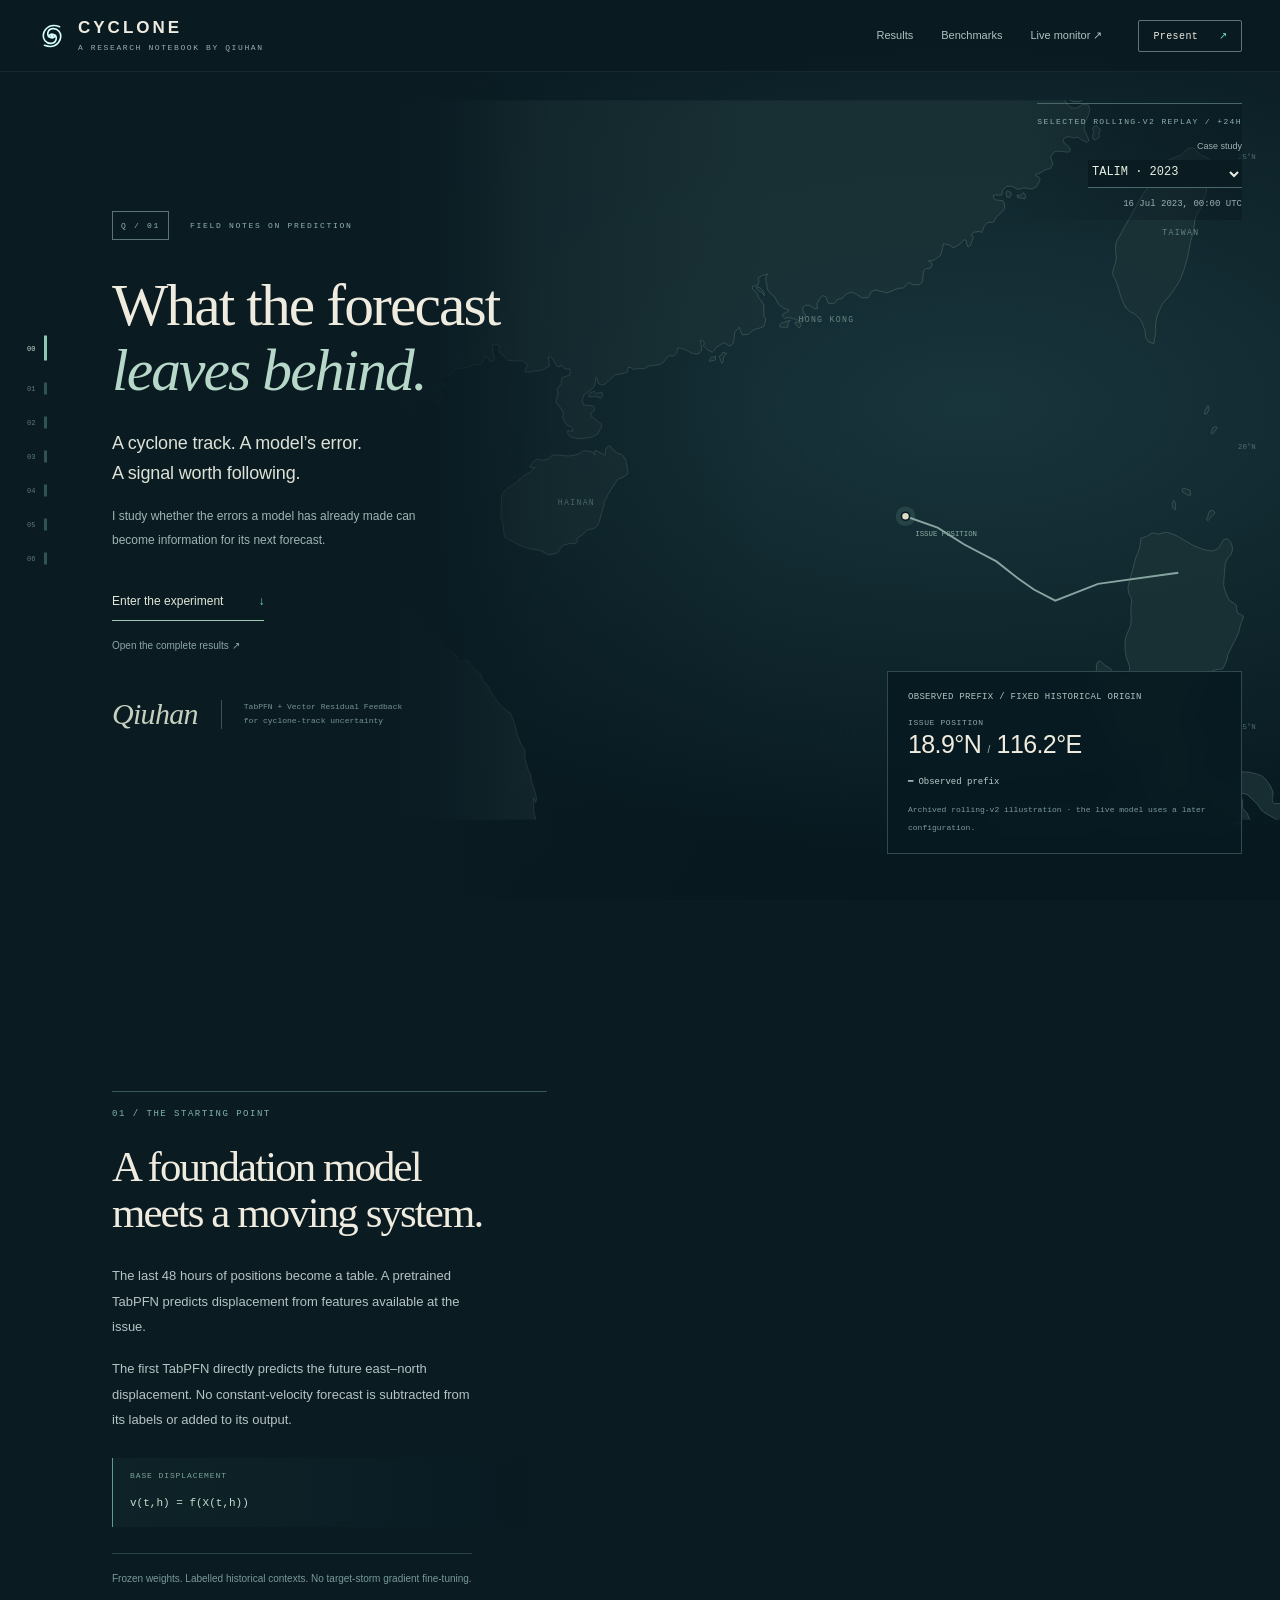
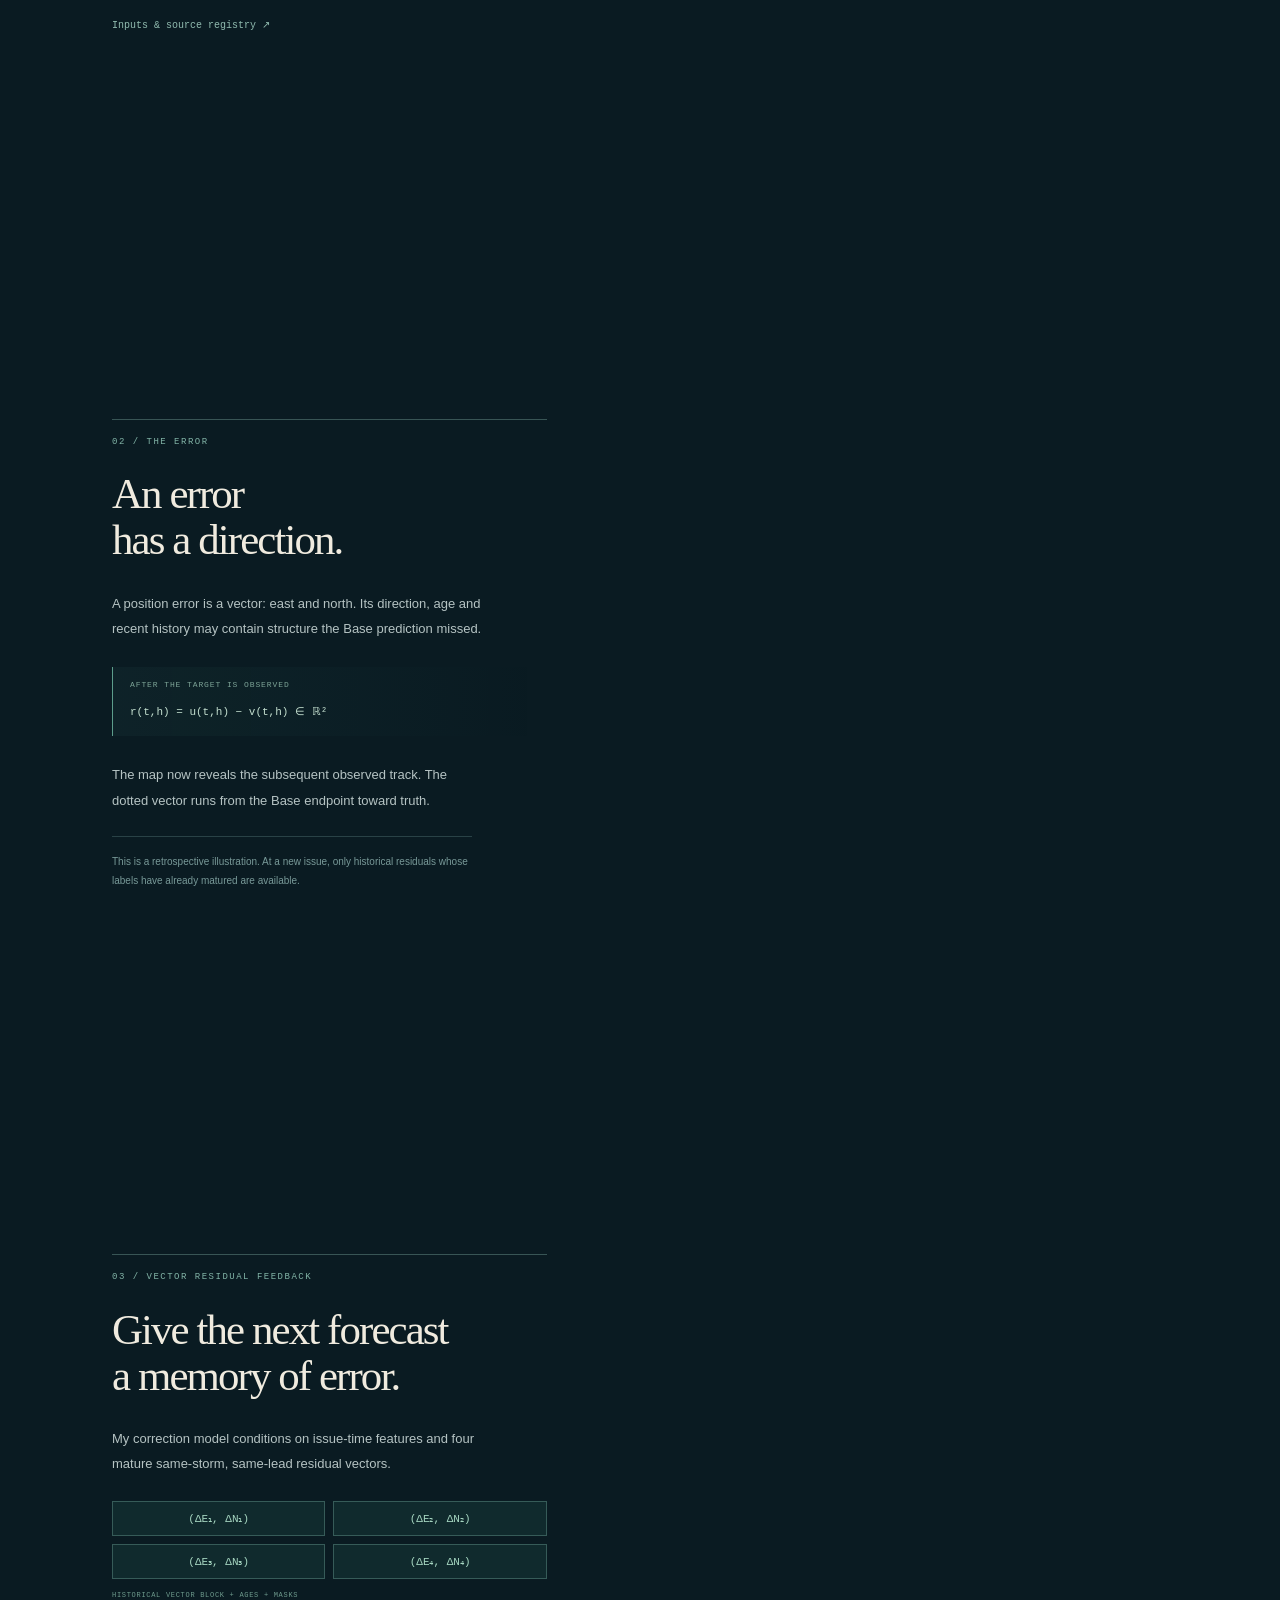
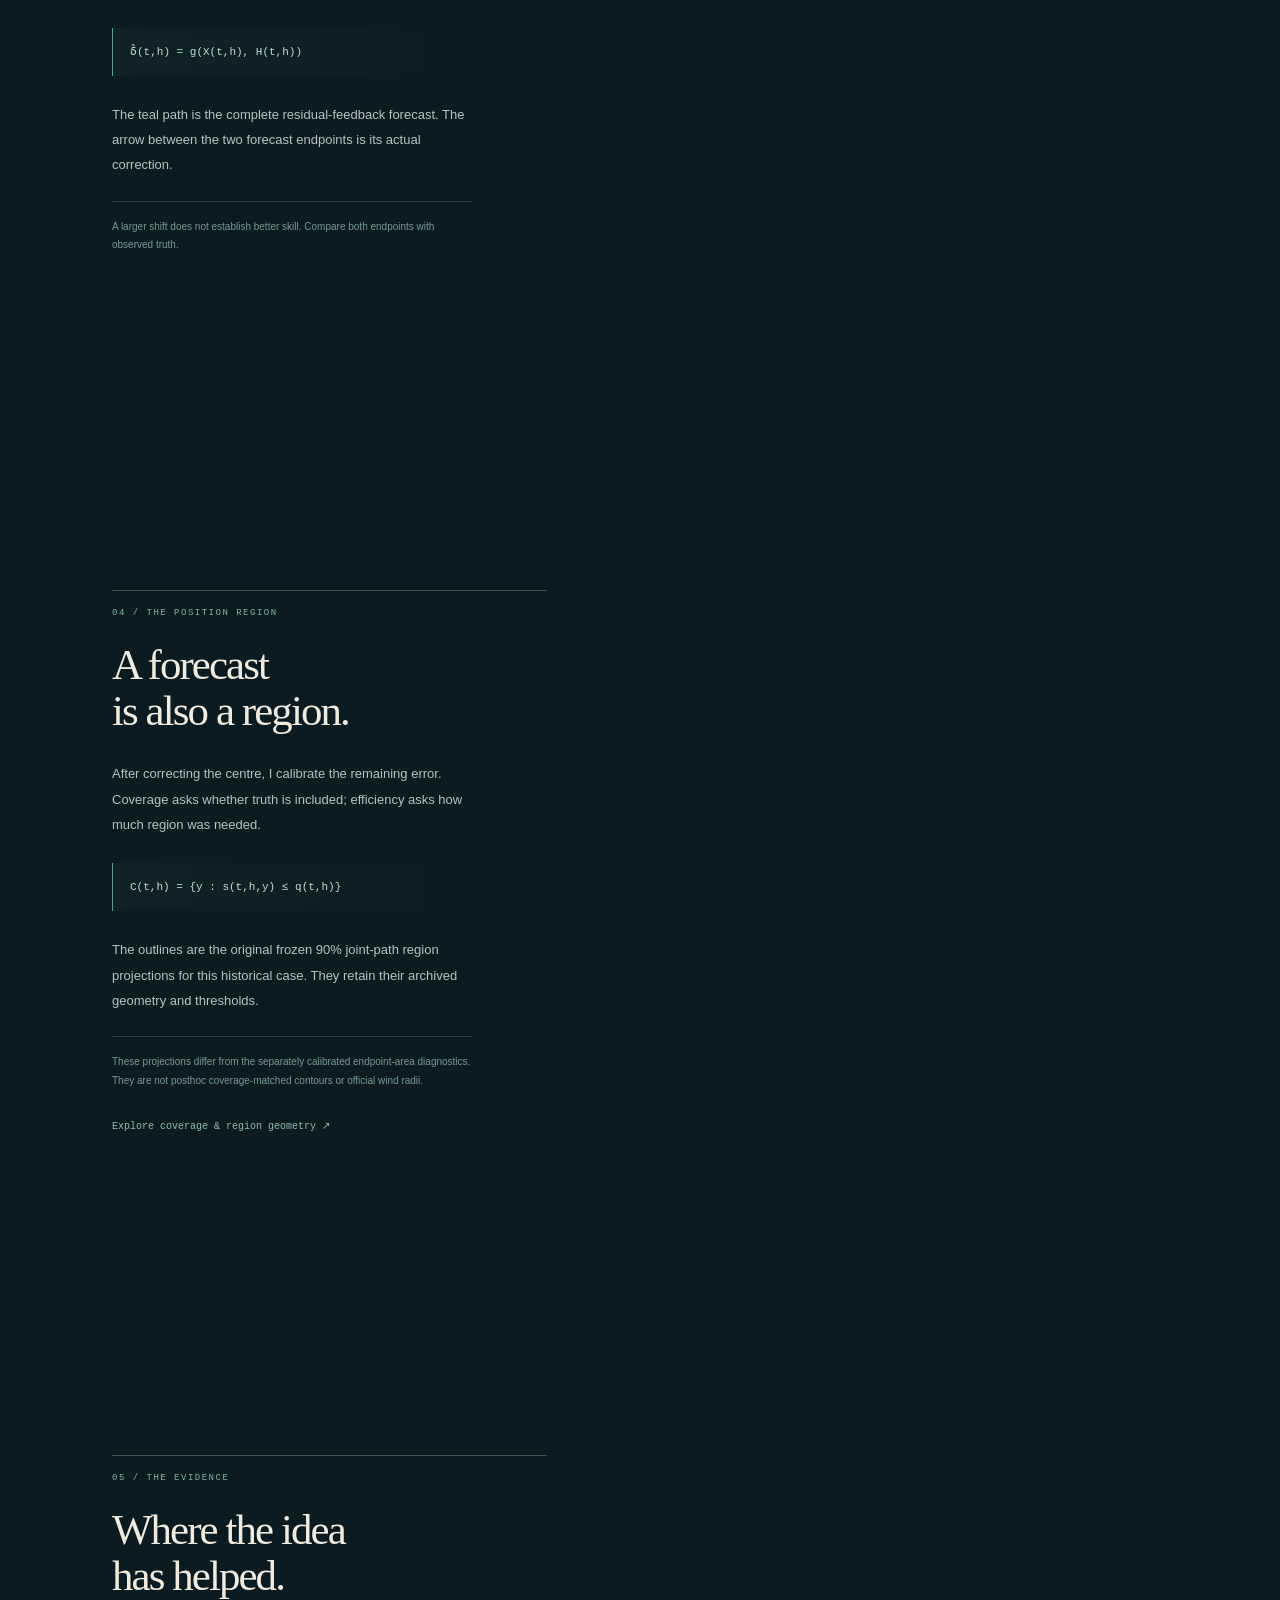
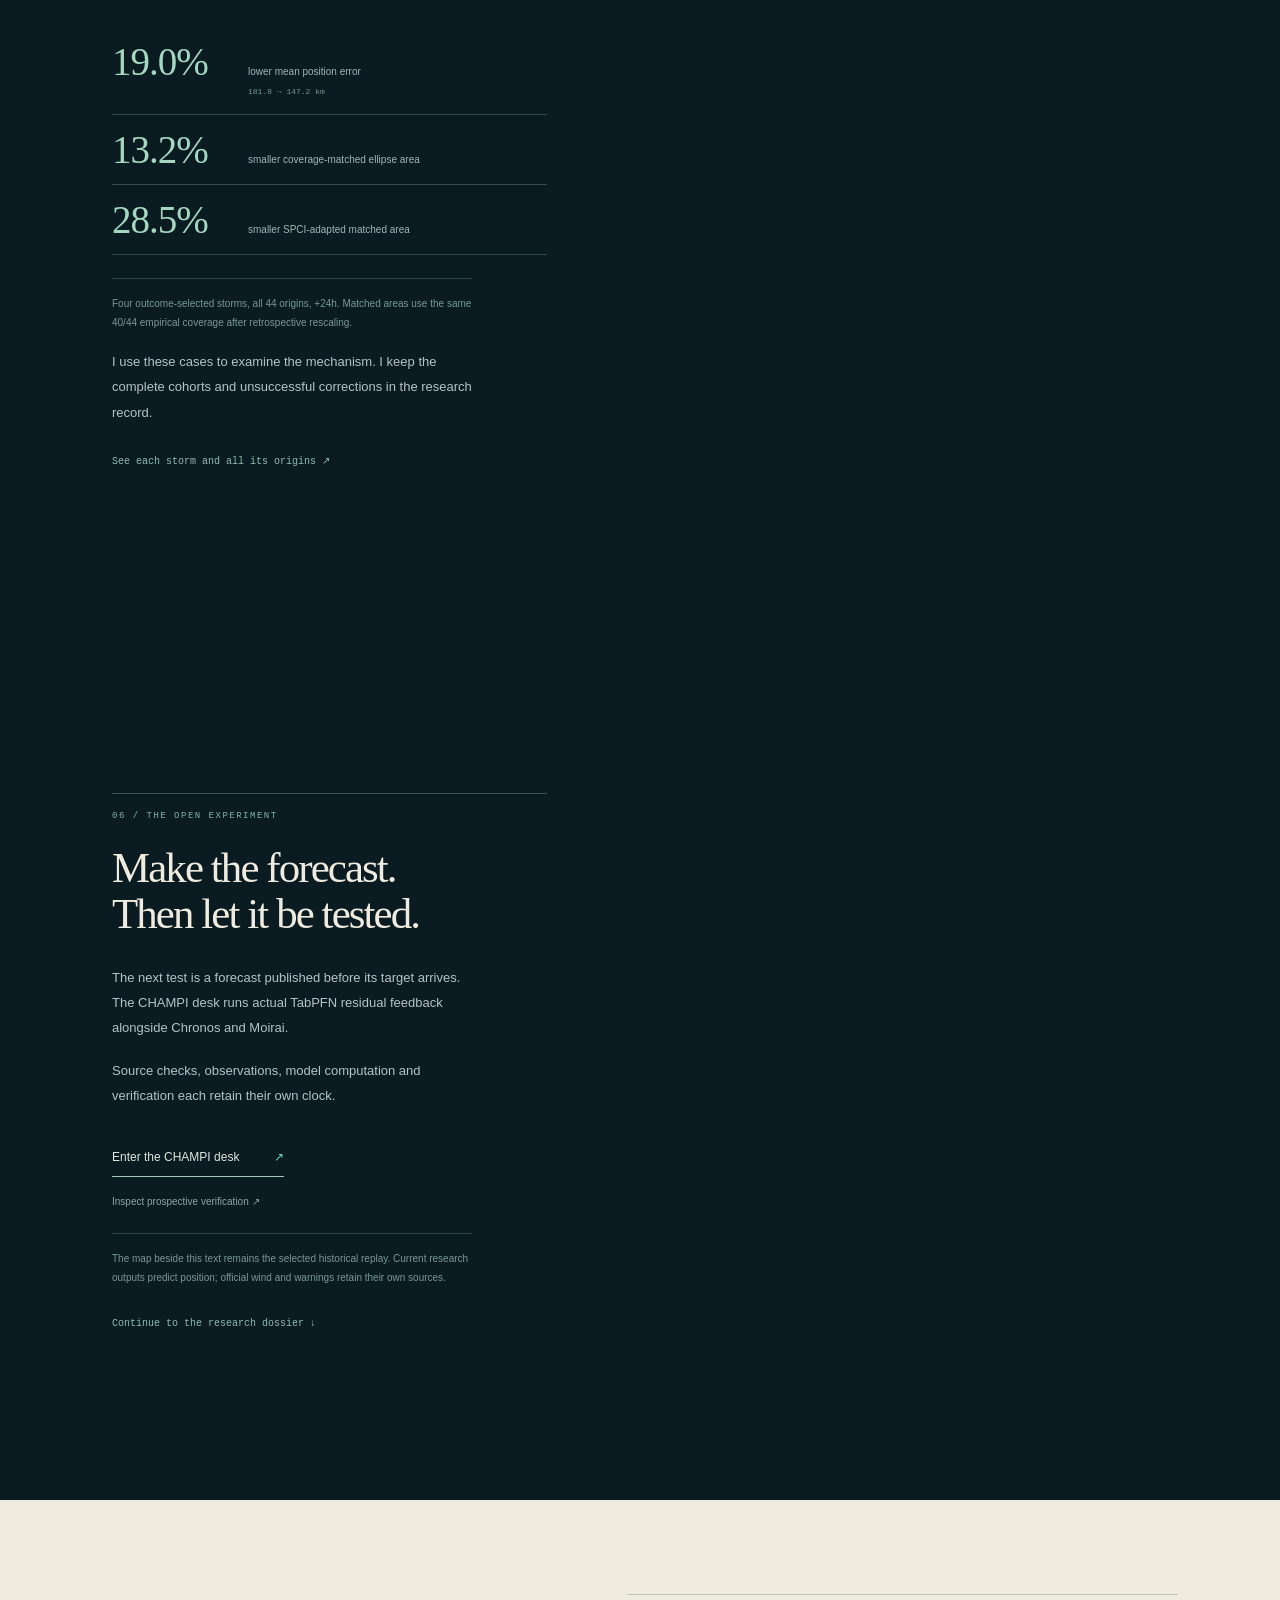
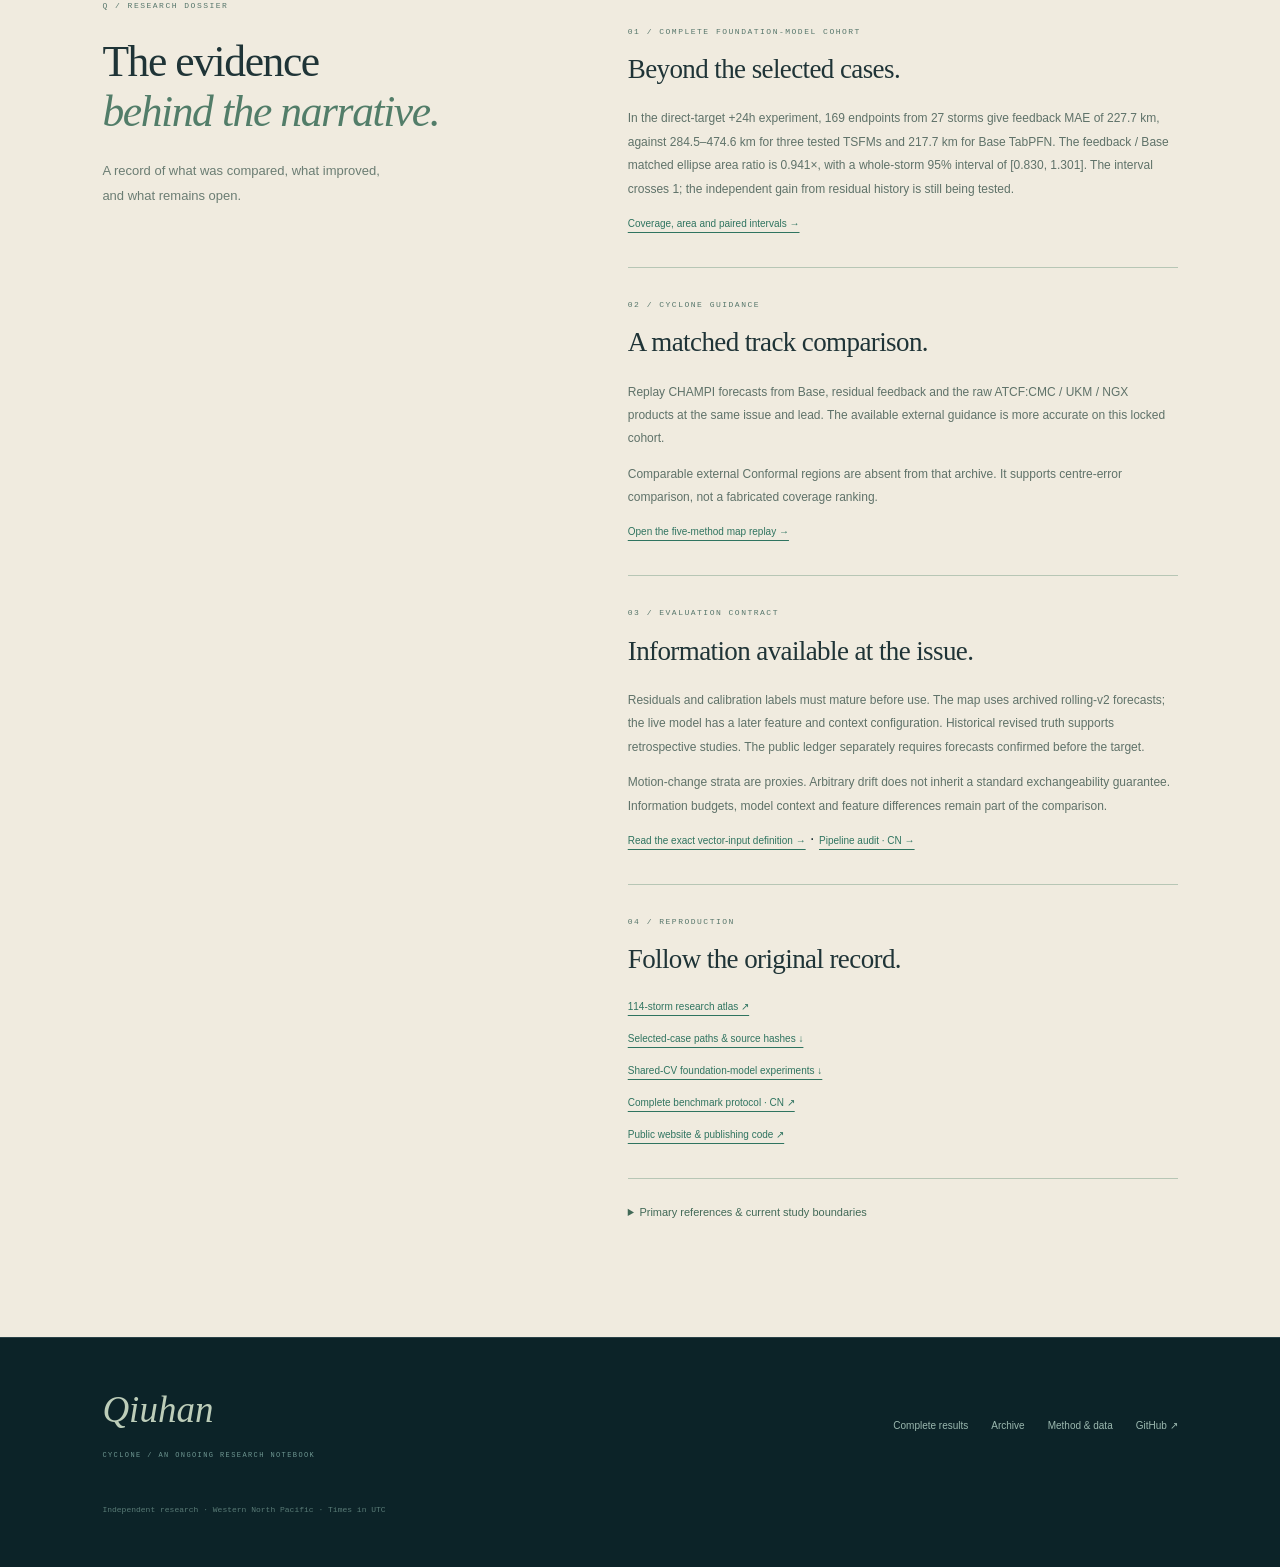
==== site/index.html @ d8040c38 "Restore direct TabPFN vector residual feedback as the core method" ====
<!doctype html>
<html lang="en">
<head><meta charset="UTF-8"><meta name="viewport" content="width=device-width,initial-scale=1"><meta name="theme-color" content="#0a1b22"><meta name="description" content="A research notebook by Qiuhan. Explore real cyclone tracks, vector residual feedback and conformal uncertainty through a guided map narrative."><meta http-equiv="Content-Security-Policy" content="default-src 'self'; script-src 'self'; style-src 'self'; img-src 'self' data:; connect-src 'self'; object-src 'none'; base-uri 'self'"><title>CYCLONE / What the forecast leaves behind</title><link rel="icon" href="assets/mark.svg"><link rel="stylesheet" href="immersive.css?v=folio1"></head>
<body class="folio-body">
<a class="skip-link" href="#evidence">Skip to research evidence</a>
<header class="folio-header"><a class="folio-brand" href="index.html"><img src="assets/mark.svg" width="28" height="28" alt=""><span>CYCLONE<small>A RESEARCH NOTEBOOK BY QIUHAN</small></span></a><nav aria-label="Research navigation"><a href="results.html">Results</a><a href="conformal-benchmark.html">Benchmarks</a><a href="algorithm-live.html">Live monitor ↗</a></nav><button id="present-toggle" class="present-toggle" disabled aria-pressed="false">Present <span>↗</span></button></header>
<nav id="chapter-rail" class="chapter-rail" aria-label="Research chapters"><a href="#opening" data-chapter="0" aria-current="step"><span>00</span><i></i><b>Question</b></a><a href="#formulation" data-chapter="1"><span>01</span><i></i><b>Base</b></a><a href="#residual" data-chapter="2"><span>02</span><i></i><b>Error</b></a><a href="#demonstration" data-chapter="3"><span>03</span><i></i><b>Feedback</b></a><a href="#uncertainty" data-chapter="4"><span>04</span><i></i><b>Region</b></a><a href="#evidence" data-chapter="5"><span>05</span><i></i><b>Evidence</b></a><a href="#protocol" data-chapter="6"><span>06</span><i></i><b>Next</b></a></nav>
<main>
<div id="journey" class="journey">
<div class="research-scene"><div class="scene-grain" aria-hidden="true"></div><div class="scene-map-wrap"><svg id="story-map" viewBox="0 0 1080 880" role="img" aria-label="Archived cyclone map: loading selected historical observations"></svg><div id="scene-caption" class="scene-caption">Actual archived coordinates · Natural Earth coastline</div></div><div class="scene-veil" aria-hidden="true"></div><div class="scene-meta"><span class="scope-label">SELECTED ROLLING-V2 REPLAY / +24H</span><label for="story-case">Case study</label><select id="story-case" disabled><option>TALIM · 2023</option></select><span id="story-issue">Loading the archived origin…</span></div><div class="scene-console"><p id="story-status" role="status">Opening the research record…</p><div id="story-readout" class="story-readout"></div><div id="story-key" class="story-key"></div><span class="scene-footnote">Archived rolling-v2 illustration · the live model uses a later configuration.</span></div></div>
<div class="research-narrative">
<section id="opening" class="story-chapter opening-chapter" data-step="0"><div class="chapter-inner"><div class="chapter-overline"><span>Q / 01</span><span>FIELD NOTES ON PREDICTION</span></div><h1>What the forecast<br><em>leaves behind.</em></h1><p class="opening-deck">A cyclone track. A model’s error.<br>A signal worth following.</p><p class="author-line">I study whether the errors a model has already made can become information for its next forecast.</p><div class="opening-links"><a class="folio-link" href="#formulation">Enter the experiment <span>↓</span></a><a class="quiet-link" href="results.html">Open the complete results ↗</a></div><div class="author-signature"><span>Qiuhan</span><small>TabPFN + Vector Residual Feedback<br>for cyclone-track uncertainty</small></div></div></section>
<section id="formulation" class="story-chapter" data-step="1"><div class="chapter-inner"><span class="chapter-label">01 / THE STARTING POINT</span><h2>A foundation model<br>meets a moving system.</h2><p>The last 48 hours of positions become a table. A pretrained TabPFN predicts displacement from features available at the issue.</p><p>The first TabPFN directly predicts the future east–north displacement. No constant-velocity forecast is subtracted from its labels or added to its output.</p><div class="notebook-equation"><small>BASE DISPLACEMENT</small><code>v(t,h) = f(X(t,h))</code></div><p class="margin-note">Frozen weights. Labelled historical contexts. No target-storm gradient fine-tuning.</p><a class="chapter-source" href="champi-pipeline.html">Inputs & source registry ↗</a></div></section>
<section id="residual" class="story-chapter" data-step="2"><div class="chapter-inner"><span class="chapter-label">02 / THE ERROR</span><h2>An error<br>has a direction.</h2><p>A position error is a vector: east and north. Its direction, age and recent history may contain structure the Base prediction missed.</p><div class="notebook-equation"><small>AFTER THE TARGET IS OBSERVED</small><code>r(t,h) = u(t,h) − v(t,h) ∈ ℝ²</code></div><p>The map now reveals the subsequent observed track. The dotted vector runs from the Base endpoint toward truth.</p><p class="margin-note">This is a retrospective illustration. At a new issue, only historical residuals whose labels have already matured are available.</p></div></section>
<section id="demonstration" class="story-chapter" data-step="3"><div class="chapter-inner"><span class="chapter-label">03 / VECTOR RESIDUAL FEEDBACK</span><h2>Give the next forecast<br>a memory of error.</h2><p>My correction model conditions on issue-time features and four mature same-storm, same-lead residual vectors.</p><div class="residual-schema" aria-label="Input schema, not observed residual values"><span>(ΔE₁, ΔN₁)</span><span>(ΔE₂, ΔN₂)</span><span>(ΔE₃, ΔN₃)</span><span>(ΔE₄, ΔN₄)</span><small>HISTORICAL VECTOR BLOCK + AGES + MASKS</small></div><div class="notebook-equation"><code>δ̂(t,h) = g(X(t,h), H(t,h))</code></div><p>The teal path is the complete residual-feedback forecast. The arrow between the two forecast endpoints is its actual correction.</p><p class="margin-note">A larger shift does not establish better skill. Compare both endpoints with observed truth.</p></div></section>
<section id="uncertainty" class="story-chapter" data-step="4"><div class="chapter-inner"><span class="chapter-label">04 / THE POSITION REGION</span><h2>A forecast<br>is also a region.</h2><p>After correcting the centre, I calibrate the remaining error. Coverage asks whether truth is included; efficiency asks how much region was needed.</p><div class="notebook-equation"><code>C(t,h) = {y : s(t,h,y) ≤ q(t,h)}</code></div><p>The outlines are the original frozen 90% joint-path region projections for this historical case. They retain their archived geometry and thresholds.</p><p class="margin-note">These projections differ from the separately calibrated endpoint-area diagnostics. They are not posthoc coverage-matched contours or official wind radii.</p><a class="chapter-source" href="conformal-benchmark.html#cp-evidence">Explore coverage & region geometry ↗</a></div></section>
<section id="evidence" class="story-chapter evidence-chapter" data-step="5"><div class="chapter-inner"><span class="chapter-label">05 / THE EVIDENCE</span><h2>Where the idea<br>has helped.</h2><div id="story-evidence" class="story-evidence"><p>Loading the selected-cohort evidence…</p></div><p class="margin-note">Four outcome-selected storms, all 44 origins, +24h. Matched areas use the same 40/44 empirical coverage after retrospective rescaling.</p><p>I use these cases to examine the mechanism. I keep the complete cohorts and unsuccessful corrections in the research record.</p><a class="chapter-source" href="results.html">See each storm and all its origins ↗</a></div></section>
<section id="protocol" class="story-chapter final-chapter" data-step="6"><div class="chapter-inner"><span class="chapter-label">06 / THE OPEN EXPERIMENT</span><h2>Make the forecast.<br>Then let it be tested.</h2><p>The next test is a forecast published before its target arrives. The CHAMPI desk runs actual TabPFN residual feedback alongside Chronos and Moirai.</p><p>Source checks, observations, model computation and verification each retain their own clock.</p><div class="opening-links"><a class="folio-link" href="champi.html">Enter the CHAMPI desk <span>↗</span></a><a class="quiet-link" href="algorithm-live.html#verification">Inspect prospective verification ↗</a></div><p class="margin-note">The map beside this text remains the selected historical replay. Current research outputs predict position; official wind and warnings retain their own sources.</p><a class="chapter-source" href="#resources">Continue to the research dossier ↓</a></div></section>
</div></div>
<section id="resources" class="research-dossier"><div class="dossier-title"><span class="paper-label">Q / RESEARCH DOSSIER</span><h2>The evidence<br><em>behind the narrative.</em></h2><p>A record of what was compared, what improved, and what remains open.</p></div><div class="dossier-body"><article><span class="paper-label">01 / COMPLETE FOUNDATION-MODEL COHORT</span><h3>Beyond the selected cases.</h3><p>In the direct-target +24h experiment, 169 endpoints from 27 storms give feedback MAE of 227.7 km, against 284.5–474.6 km for three tested TSFMs and 217.7 km for Base TabPFN. The feedback / Base matched ellipse area ratio is 0.941×, with a whole-storm 95% interval of [0.830, 1.301]. The interval crosses 1; the independent gain from residual history is still being tested.</p><a href="conformal-benchmark.html#cp-evidence">Coverage, area and paired intervals →</a></article><article><span class="paper-label">02 / CYCLONE GUIDANCE</span><h3>A matched track comparison.</h3><p>Replay CHAMPI forecasts from Base, residual feedback and the raw ATCF:CMC / UKM / NGX products at the same issue and lead. The available external guidance is more accurate on this locked cohort.</p><p>Comparable external Conformal regions are absent from that archive. It supports centre-error comparison, not a fabricated coverage ranking.</p><a href="conformal-benchmark.html#guidance-benchmark">Open the five-method map replay →</a></article><article><span class="paper-label">03 / EVALUATION CONTRACT</span><h3>Information available at the issue.</h3><p>Residuals and calibration labels must mature before use. The map uses archived rolling-v2 forecasts; the live model has a later feature and context configuration. Historical revised truth supports retrospective studies. The public ledger separately requires forecasts confirmed before the target.</p><p>Motion-change strata are proxies. Arbitrary drift does not inherit a standard exchangeability guarantee. Information budgets, model context and feature differences remain part of the comparison.</p><a href="assets/docs/DIRECT_VECTOR_FEEDBACK.md">Read the exact vector-input definition →</a> · <a href="assets/docs/C1_PIPELINE_AUDIT_CN.md">Pipeline audit · CN →</a></article><article><span class="paper-label">04 / REPRODUCTION</span><h3>Follow the original record.</h3><div class="dossier-links"><a href="research-atlas.html">114-storm research atlas ↗</a><a href="assets/feedback-showcase.json" download>Selected-case paths & source hashes ↓</a><a href="assets/tsfm-cv-sensitivity.json" download>Shared-CV foundation-model experiments ↓</a><a href="assets/docs/TSFM_CONFORMAL_BENCHMARK_CN.md">Complete benchmark protocol · CN ↗</a><a href="https://github.com/Qiuhan99/cyclone-tfm-live">Public website & publishing code ↗</a></div></article><details class="dossier-references"><summary>Primary references & current study boundaries</summary><p><b>Implementation naming.</b> The proposed method is TabPFN + Vector Residual Feedback. <a href="assets/docs/DIRECT_VECTOR_FEEDBACK.md">Current algorithm contract →</a> The active protocol is direct_vector_feedback_v1: v = f(X), r = u − v, v_RF = v + g(X, H). CV is excluded from the core method and retained only in explicitly labelled archived experiments. Raw identifiers <code>TabPFN CV-F2</code> and <code>TabPFN CV-F2 + C1</code> remain in the archived results for exact traceability.</p><p>F3 environmental steering and Regime-Gated correction are not active in the live pipeline. Unexposed seasons, controlled drift and aligned information budgets remain necessary next evaluations. The current live adapter tracks CHAMPI.</p><a href="https://arxiv.org/abs/2501.02945">Hoo et al. · From Tables to Time</a><a href="https://arxiv.org/abs/2107.07511">Angelopoulos & Bates · Conformal prediction</a><a href="https://arxiv.org/abs/2106.00170">Gibbs & Candès · Adaptive conformal inference</a><p>These sources motivate the research; their model configurations and theoretical guarantees are not attributed to this implementation.</p></details></div></section>
</main>
<footer class="folio-footer"><div class="footer-signature">Qiuhan<span>CYCLONE / AN ONGOING RESEARCH NOTEBOOK</span></div><nav aria-label="Archive links"><a href="results.html">Complete results</a><a href="research.html">Archive</a><a href="champi-pipeline.html">Method & data</a><a href="https://github.com/Qiuhan99/cyclone-tfm-live">GitHub ↗</a></nav><small>Independent research · Western North Pacific · Times in UTC</small></footer>
<div id="present-dock" class="present-dock" aria-label="Presentation controls" hidden><button id="present-prev" aria-label="Previous chapter">←</button><span id="present-position">00 / 06</span><button id="present-next" aria-label="Next chapter">→</button><span class="present-hint">Arrow keys · Esc to exit</span><button id="present-exit">Exit</button></div>
<noscript><p class="no-script">The complete research text is available without JavaScript. Enable JavaScript for the archived map and presentation controls, or <a href="results.html">open the results</a>.</p></noscript>
<script type="module" src="immersive.mjs?v=folio1"></script>
</body></html>
---- site/immersive.css ----
:root{color-scheme:dark;--ink:#0a1b22;--ink-deep:#07151b;--paper:#f0ebdf;--muted:#a5b5b8;--line:#314249;--teal:#72d8c2;--amber:#efb779;--sans:-apple-system,BlinkMacSystemFont,'Segoe UI',sans-serif;--serif:Georgia,'Times New Roman',serif;--mono:ui-monospace,SFMono-Regular,Menlo,monospace}
*{box-sizing:border-box}html{scroll-behavior:smooth;scroll-padding-top:65px}body{margin:0;background:var(--ink);color:var(--paper);font-family:var(--sans);-webkit-font-smoothing:antialiased}button,select{font:inherit}button,a,select{-webkit-tap-highlight-color:transparent}a{color:inherit;text-underline-offset:5px}button,select{cursor:pointer}button:disabled{opacity:.35;cursor:default}button:focus-visible,a:focus-visible,select:focus-visible,summary:focus-visible{outline:2px solid var(--teal);outline-offset:5px}button{color:var(--paper)}[hidden]{display:none!important}.skip-link{position:fixed;left:12px;top:-100px;z-index:100;padding:12px;background:var(--paper);color:var(--ink)}.skip-link:focus{top:12px}
.folio-header{position:fixed;top:0;left:0;right:0;height:72px;display:flex;align-items:center;gap:36px;padding:0 38px;background:#0a1b22e8;border-bottom:1px solid #ffffff0e;z-index:20;backdrop-filter:blur(16px)}.folio-brand{display:flex;align-items:center;gap:12px;text-decoration:none;flex-shrink:0}.folio-brand img{filter:brightness(1.4)}.folio-brand>span{font-size:17px;font-weight:650;letter-spacing:3px}.folio-brand small{display:block;font:8px/1.5 var(--mono);letter-spacing:1.6px;color:#9bafb0;margin-top:4px}.folio-header nav{margin-left:auto;display:flex;gap:28px}.folio-header nav a{font-size:11px;color:#b1c1c2;text-decoration:none}.folio-header nav a:hover{color:var(--paper)}.present-toggle{background:transparent;border:1px solid #627376;border-radius:2px;padding:9px 14px;font:10px var(--mono);letter-spacing:.4px}.present-toggle>span{margin-left:14px;color:var(--teal)}.present-toggle:hover{background:#1c353c}
.journey{position:relative;background:var(--ink)}.research-scene{position:sticky;top:0;height:100svh;min-height:640px;overflow:hidden;isolation:isolate}.scene-grain{position:absolute;inset:0;z-index:-1;background:radial-gradient(ellipse at 76% 45%,#19353c 0,transparent 65%),linear-gradient(160deg,#0a1b22,#07181f);pointer-events:none}.scene-map-wrap{position:absolute;right:0;top:80px;bottom:60px;width:69%;opacity:.95}.scene-map-wrap svg{width:100%;height:100%;display:block;overflow:visible}.scene-caption{position:absolute;bottom:1%;right:38px;color:#8a9fa2;font:9px/1.7 var(--mono);letter-spacing:.1px}.scene-veil{position:absolute;inset:0;background:linear-gradient(90deg,#0a1b22 0,#0a1b22 28%,#0a1b22ed 34%,#0a1b2255 43%,#0a1b2200 60%);pointer-events:none}.scene-meta{position:absolute;right:38px;top:103px;text-align:right;display:grid;justify-items:end;gap:9px}.scope-label{font:8px var(--mono);letter-spacing:1.4px;color:#8fb1ad;border-top:1px solid #4a6768;padding-top:13px}.scene-meta label{font-size:9px;color:#9db0b0;margin-top:6px}.scene-meta select{border:0;border-bottom:1px solid #4b6769;border-radius:0;background:#0a1b22;color:#e6efdf;padding:4px 21px 7px 0;min-width:154px;font:12px var(--mono)}#story-issue{font:9px/1.6 var(--mono);color:#9cb1b2}.scene-console{position:absolute;right:38px;bottom:46px;width:355px;max-width:43vw;padding:18px 20px;background:#081a21dd;border:1px solid #31494e;backdrop-filter:blur(12px)}#story-status{font:9px/1.7 var(--mono);color:#b0c3c1;margin:0 0 13px;letter-spacing:.3px}.story-readout{display:flex;gap:28px;min-height:43px}.story-readout>div{flex:1}.story-readout span{display:block;font:8px var(--mono);color:#8fa8a8;letter-spacing:.6px;text-transform:uppercase}.story-readout strong{display:block;font-size:25px;line-height:1.4;font-weight:450;letter-spacing:-.6px;color:var(--paper);font-variant-numeric:tabular-nums}.story-readout strong>small{font-size:10px;letter-spacing:0;color:#9db4b4}.story-readout .readout-base strong{color:var(--amber)}.story-readout .readout-feedback strong{color:var(--teal)}.story-key{display:flex;flex-wrap:wrap;gap:9px 18px;margin:14px 0 11px;font:9px var(--mono);color:#bbccca}.story-key .key-base{color:var(--amber)}.story-key .key-feedback{color:var(--teal)}.scene-footnote{font:8px/1.7 var(--mono);color:#7e9a9c}.origin-pulse{animation:originPulse 4s ease-out infinite;transform-box:fill-box;transform-origin:center}.forecast-appear{animation:forecastAppear .65s ease-out both}@keyframes originPulse{0%,70%,100%{opacity:.15}30%{opacity:.45}}@keyframes forecastAppear{from{opacity:0}to{opacity:1}}
.research-narrative{position:relative;margin-top:-100svh;z-index:2;width:46%;pointer-events:none}.story-chapter{min-height:100svh;display:flex;align-items:center;padding:126px 42px 100px 112px;scroll-margin-top:0;pointer-events:none}.chapter-inner{width:100%;max-width:450px;pointer-events:auto}.opening-chapter{padding-top:142px}.opening-chapter .chapter-inner{max-width:510px}.chapter-overline{display:flex;align-items:center;gap:21px;margin-bottom:33px;color:#92b5ae;font:8px/1.7 var(--mono);letter-spacing:1.7px}.chapter-overline>span:first-child{border:1px solid #5a7474;padding:7px 8px;white-space:nowrap}.story-chapter h1,.story-chapter h2{font-family:var(--serif);font-weight:400;line-height:1.08;letter-spacing:-1.9px;margin:21px 0 27px;text-wrap:balance}.story-chapter h1{font-size:clamp(43px,4.65vw,78px);width:125%;max-width:590px}.story-chapter h1 em,.dossier-title h2 em{font-weight:400;color:#b7d8c9}.story-chapter h2{font-size:clamp(36px,3.35vw,58px)}.story-chapter p{font-size:13px;line-height:1.95;color:#b5c3c3;max-width:370px;margin:17px 0}.story-chapter .opening-deck{font-size:18px;line-height:1.65;color:#dde2d7;letter-spacing:-.15px}.story-chapter .author-line{font-size:12px;max-width:315px;color:#9fb5b3}.opening-links{display:flex;flex-direction:column;align-items:flex-start;gap:16px;margin-top:29px}.folio-link{display:inline-flex;justify-content:space-between;gap:35px;padding:11px 0 10px;border-bottom:1px solid #a0c8b5;text-decoration:none;color:#e2e7d9;font-size:12px;line-height:1.5}.folio-link span{color:var(--teal)}.quiet-link{color:#8ba7a7;font-size:10px;text-decoration:none;line-height:1.7}.quiet-link:hover,.chapter-source:hover{color:#e8eee2}.author-signature{display:flex;align-items:center;gap:23px;margin-top:43px}.author-signature>span{font-family:var(--serif);font-style:italic;font-size:30px;letter-spacing:-.7px;color:#c7d0be}.author-signature>small{font:8px/1.8 var(--mono);color:#759492;border-left:1px solid #3b5355;padding-left:22px}.chapter-label{display:block;font:9px/1.7 var(--mono);letter-spacing:1.5px;color:#82b4a7;padding-top:15px;border-top:1px solid #385555}.notebook-equation{border-left:1px solid #5c9d8b;padding:13px 0 13px 17px;margin:26px 0;background:linear-gradient(90deg,#73d8c20b,transparent)}.notebook-equation>small{font:8px var(--mono);letter-spacing:.9px;color:#7da497;display:block;margin-bottom:12px}.notebook-equation code{font:11px/2 var(--mono);color:#c3dfcf;white-space:normal;overflow-wrap:anywhere}.story-chapter p.margin-note{font-size:10px;line-height:1.85;color:#789998;max-width:360px;padding-top:16px;border-top:1px solid #294246;margin-top:23px}.chapter-source{display:inline-block;font:10px/1.8 var(--mono);color:#91bcb0;text-decoration:none;margin-top:11px}.residual-schema{display:grid;grid-template-columns:1fr 1fr;gap:8px;margin:24px 0}.residual-schema>span{border:1px solid #365b58;background:#102a2d;padding:10px 12px;text-align:center;font:11px var(--mono);color:#a6d6c1}.residual-schema>small{grid-column:1/-1;font:7px/1.7 var(--mono);letter-spacing:.7px;color:#6e9b8d;padding-top:3px}.story-evidence{margin:23px 0 20px}.story-evidence>div{display:flex;gap:24px;align-items:baseline;border-bottom:1px solid #304c4c;padding:15px 0}.story-evidence strong{font-family:var(--serif);font-size:39px;font-weight:400;line-height:1;letter-spacing:-1px;color:#a4d7bd;min-width:112px;font-variant-numeric:tabular-nums}.story-evidence span{font-size:10px;line-height:1.7;color:#a0b8b0}.story-evidence small{display:block;font:8px/1.8 var(--mono);color:#73998c;margin-top:5px}
.chapter-rail{position:fixed;left:27px;top:50%;transform:translateY(-50%);z-index:15;display:flex;flex-direction:column;gap:22px}.chapter-rail a{position:relative;display:flex;align-items:center;gap:9px;text-decoration:none;color:#5f7b7b;min-width:25px;min-height:12px}.chapter-rail a>span{font:7px var(--mono);transition:color .25s}.chapter-rail i{width:3px;height:12px;background:#315254;transition:height .25s,background .25s}.chapter-rail b{position:absolute;left:37px;background:#102a2d;color:#bfd9cb;font:8px var(--mono);padding:6px 9px;opacity:0;pointer-events:none;white-space:nowrap}.chapter-rail a:hover b,.chapter-rail a:focus-visible b{opacity:1}.chapter-rail [aria-current="step"]>span{color:#c7ded0}.chapter-rail [aria-current="step"] i{height:25px;background:#8bc9b0}
.research-dossier{position:relative;z-index:3;background:var(--paper);color:#1f3437;padding:94px 8vw 90px;display:grid;grid-template-columns:1fr 1.3fr;gap:8vw}.dossier-title{align-self:start;position:sticky;top:110px}.paper-label{font:8px/1.8 var(--mono);letter-spacing:1.5px;color:#56766b}.dossier-title h2{font:400 clamp(37px,3.4vw,58px)/1.15 var(--serif);letter-spacing:-1.4px;margin:23px 0}.dossier-title h2 em{color:#527d69}.dossier-title p{font-size:13px;line-height:1.85;color:#6b7d73;max-width:280px}.dossier-body article{border-top:1px solid #b7c6b5;padding:25px 0 34px}.dossier-body h3{font:400 27px/1.3 var(--serif);letter-spacing:-.6px;margin:13px 0 20px}.dossier-body p{font-size:12px;line-height:1.95;color:#5f7269;max-width:590px}.dossier-body a{font-size:10px;line-height:1.9;color:#2f7460}.dossier-links{display:flex;flex-direction:column;gap:13px}.dossier-references{border-top:1px solid #b7c6b5;padding:24px 0}.dossier-references summary{font-size:11px;line-height:1.8;cursor:pointer;color:#416957}.dossier-references>a{display:block;margin:12px 0}.folio-footer{position:relative;z-index:3;display:grid;grid-template-columns:1fr auto;gap:40px;padding:50px 8vw;background:#0c2328;border-top:1px solid #294248}.footer-signature{font:italic 37px var(--serif);color:#bdcdb9}.footer-signature>span{font:7px/1.9 var(--mono);letter-spacing:1.4px;color:#6e9691;display:block;margin-top:18px}.folio-footer nav{display:flex;gap:23px;align-items:center}.folio-footer nav a{font-size:10px;color:#9bb8af;text-decoration:none}.folio-footer>small{grid-column:1/-1;color:#597b76;font:8px/1.8 var(--mono)}.present-dock{position:fixed;left:50%;bottom:23px;transform:translateX(-50%);z-index:40;display:flex;align-items:center;gap:18px;background:#0a2027f2;backdrop-filter:blur(15px);border:1px solid #597b77;border-radius:3px;padding:8px 12px;color:#bfd7cd;font:10px var(--mono);box-shadow:0 5px 30px #0005}.present-dock button{padding:6px 9px;background:transparent;border:0;font-size:15px}.present-dock #present-exit{font:9px var(--mono);border-left:1px solid #3d5a59;border-radius:0;padding-left:18px}.present-hint{font-size:8px;color:#739d94}.is-presenting .folio-header nav{display:none}.is-presenting .present-toggle{margin-left:auto}.is-presenting .research-dossier,.is-presenting .folio-footer{display:none}.is-presenting .story-chapter h2{font-size:clamp(38px,3.7vw,64px)}.is-presenting .story-chapter p:not(.margin-note){font-size:14px}.no-script{padding:20px 7vw;color:#b4c9bd;font-size:12px;line-height:1.8}
@media(min-width:1700px){.story-chapter{padding-left:8vw;padding-right:7vw}.research-narrative{width:45%}.scene-map-wrap{right:1%;width:67%}.scene-console{right:4vw;width:385px}.scene-meta{right:4vw}.folio-header{padding:0 4vw}.chapter-inner{max-width:465px}}
@media(max-width:1150px){.folio-header{padding:0 24px;gap:24px}.folio-header nav{gap:19px}.research-narrative{width:49%}.story-chapter{padding-left:78px;padding-right:30px}.story-chapter h1{font-size:51px;width:116%}.story-chapter h2{font-size:40px}.scene-meta{right:25px}.scene-console{right:25px;width:300px}.scene-map-wrap{width:69%;right:-4%}.chapter-rail{left:19px}.story-chapter p{font-size:12px}.story-chapter .opening-deck{font-size:16px}.scene-caption{right:9%}}
@media(max-height:760px) and (min-width:851px){.story-chapter{padding-top:105px;padding-bottom:70px}.chapter-overline{margin-bottom:22px}.story-chapter h1{font-size:52px}.story-chapter h2{font-size:39px}.author-signature{margin-top:25px}.story-chapter p{font-size:12px;line-height:1.8}.opening-links{margin-top:20px;gap:12px}.scene-meta{top:93px}.scene-console{bottom:25px;padding:13px 16px}.story-evidence strong{font-size:31px}.research-scene{min-height:580px}}
@media(max-width:850px){.folio-header{height:60px;padding:0 19px;gap:16px}.folio-brand>span{font-size:13px;letter-spacing:2px}.folio-brand small{font-size:6px;letter-spacing:1px}.folio-brand img{width:24px;height:24px}.folio-header nav a:not(:last-child){display:none}.folio-header nav{gap:0}.present-toggle{font-size:8px;padding:8px 9px}.present-toggle>span{margin-left:7px}.chapter-rail{display:none}.research-scene{top:60px;height:53svh;min-height:330px;border-bottom:1px solid #2e4c4d;z-index:4}.scene-map-wrap{top:0;bottom:0;width:100%;right:0}.scene-map-wrap svg{height:100%;width:100%}.scene-veil{display:none}.scene-meta{top:13px;right:17px;gap:5px}.scope-label{font-size:6px;padding-top:6px;letter-spacing:.6px}.scene-meta label{display:none}.scene-meta select{font-size:9px;min-width:125px;padding:3px 16px 5px 0}.scene-meta #story-issue{font-size:7px}.scene-console{bottom:12px;right:17px;width:234px;max-width:60vw;padding:10px 12px}.scene-console #story-status{font-size:7px;line-height:1.5;margin-bottom:7px}.story-readout{min-height:30px;gap:12px}.story-readout strong{font-size:20px}.story-readout span{font-size:6px}.story-key{font-size:6px;gap:6px 12px;margin:6px 0}.scene-footnote{display:none}.scene-caption{left:17px;bottom:12px;right:auto;font-size:6px;max-width:140px;line-height:1.6}.research-narrative{width:100%;margin-top:0;z-index:2}.story-chapter{min-height:84svh;padding:48px 9vw 55px;align-items:center}.chapter-inner,.opening-chapter .chapter-inner{max-width:600px}.opening-chapter{padding-top:46px;min-height:78svh}.story-chapter h1{font-size:clamp(44px,8vw,64px);width:100%;max-width:590px}.story-chapter h2{font-size:clamp(38px,6vw,53px);max-width:520px}.story-chapter p{font-size:14px;max-width:520px}.story-chapter .author-line{font-size:13px;max-width:430px}.story-chapter .opening-deck{font-size:18px}.chapter-label{max-width:520px}.notebook-equation{max-width:520px}.residual-schema{max-width:380px}.story-evidence{max-width:460px}.story-chapter p.margin-note{max-width:500px;font-size:11px}.research-dossier{grid-template-columns:1fr;gap:36px;padding:54px 9vw}.dossier-title{position:static}.dossier-title h2{font-size:43px}.dossier-title p{max-width:440px}.dossier-body h3{font-size:27px}.folio-footer{padding:37px 9vw;grid-template-columns:1fr;gap:29px}.folio-footer nav{flex-wrap:wrap;gap:18px}.folio-footer>small{grid-column:auto}.is-presenting .research-scene{height:48svh;min-height:290px}.is-presenting .story-chapter{min-height:83svh}.is-presenting .story-chapter h2{font-size:39px}.present-dock{bottom:12px;gap:12px;max-width:calc(100vw - 24px)}.present-hint{display:none}}
@media(prefers-reduced-motion:reduce){html{scroll-behavior:auto}*,*::before,*::after{animation:none!important;transition:none!important}.origin-pulse{opacity:.25}}
.scene-meta{background:linear-gradient(90deg,transparent,#0a1b22a8);padding-left:18px;padding-bottom:9px}
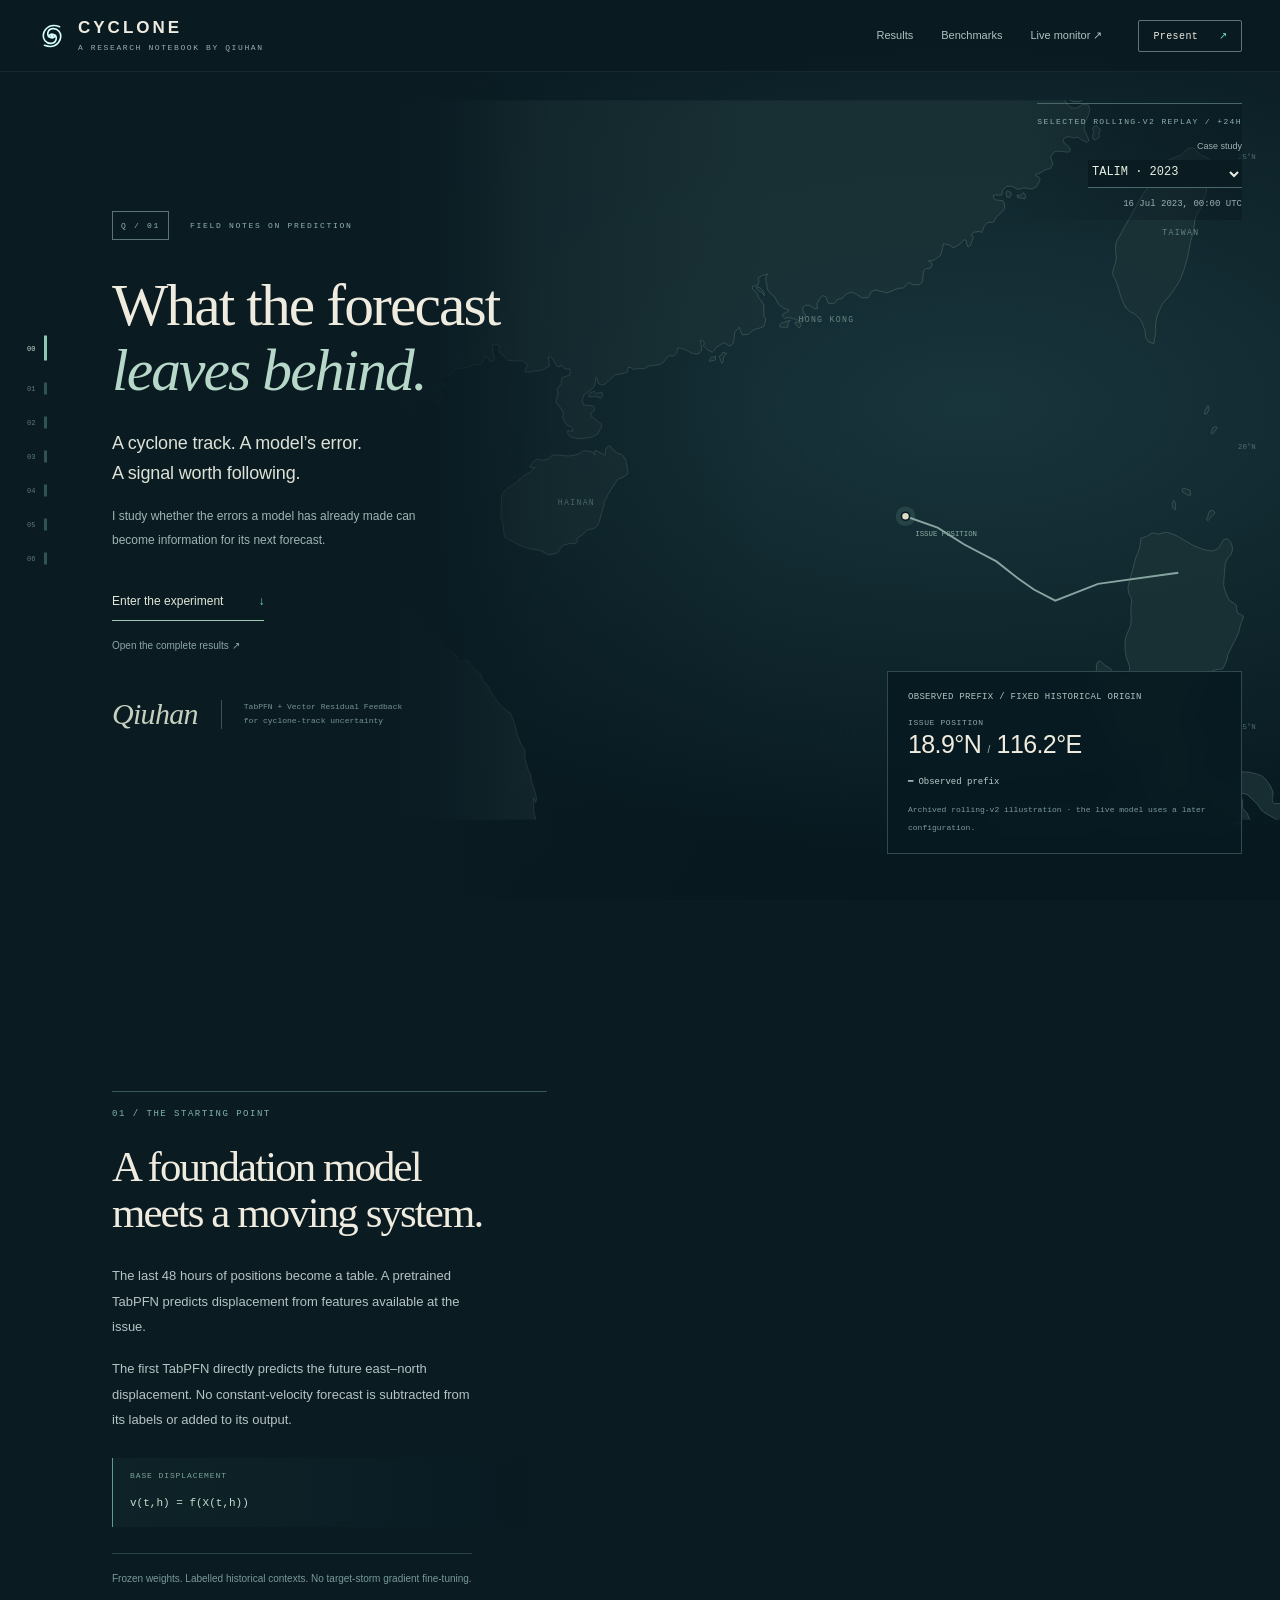
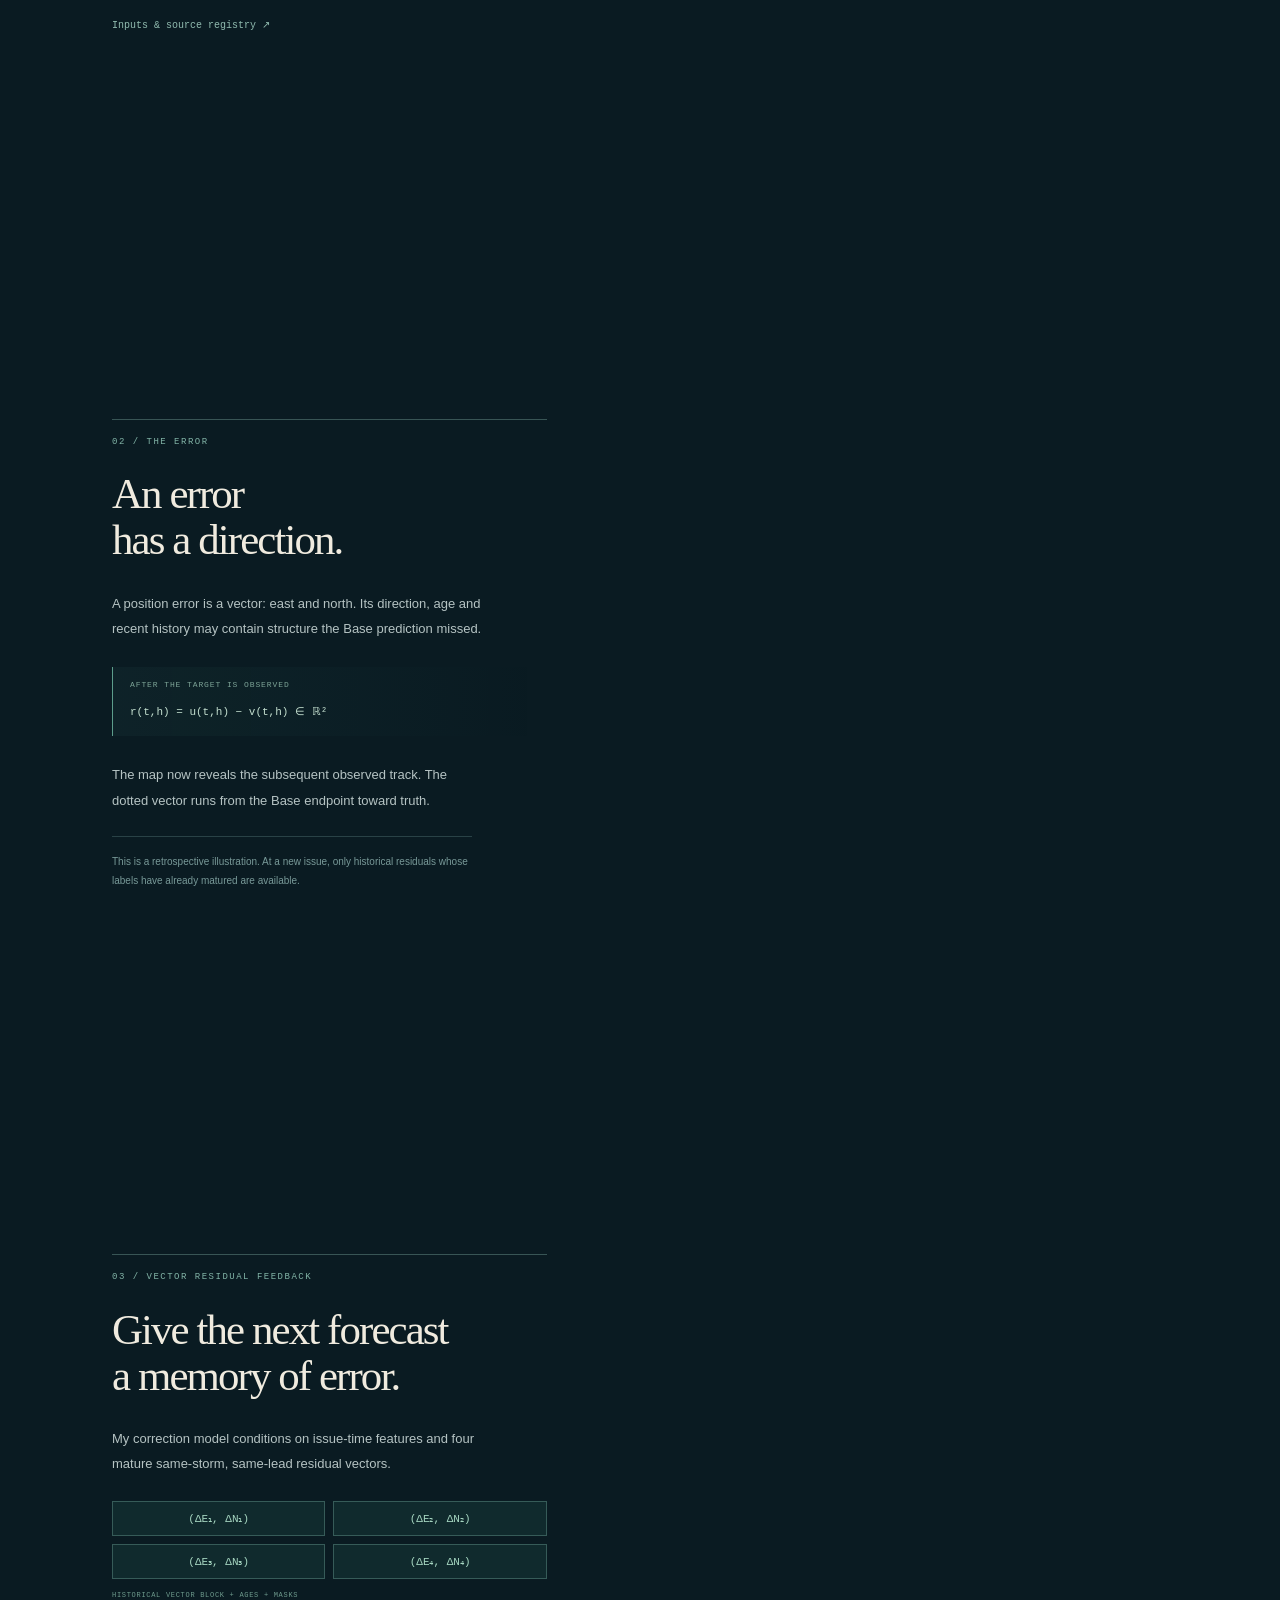
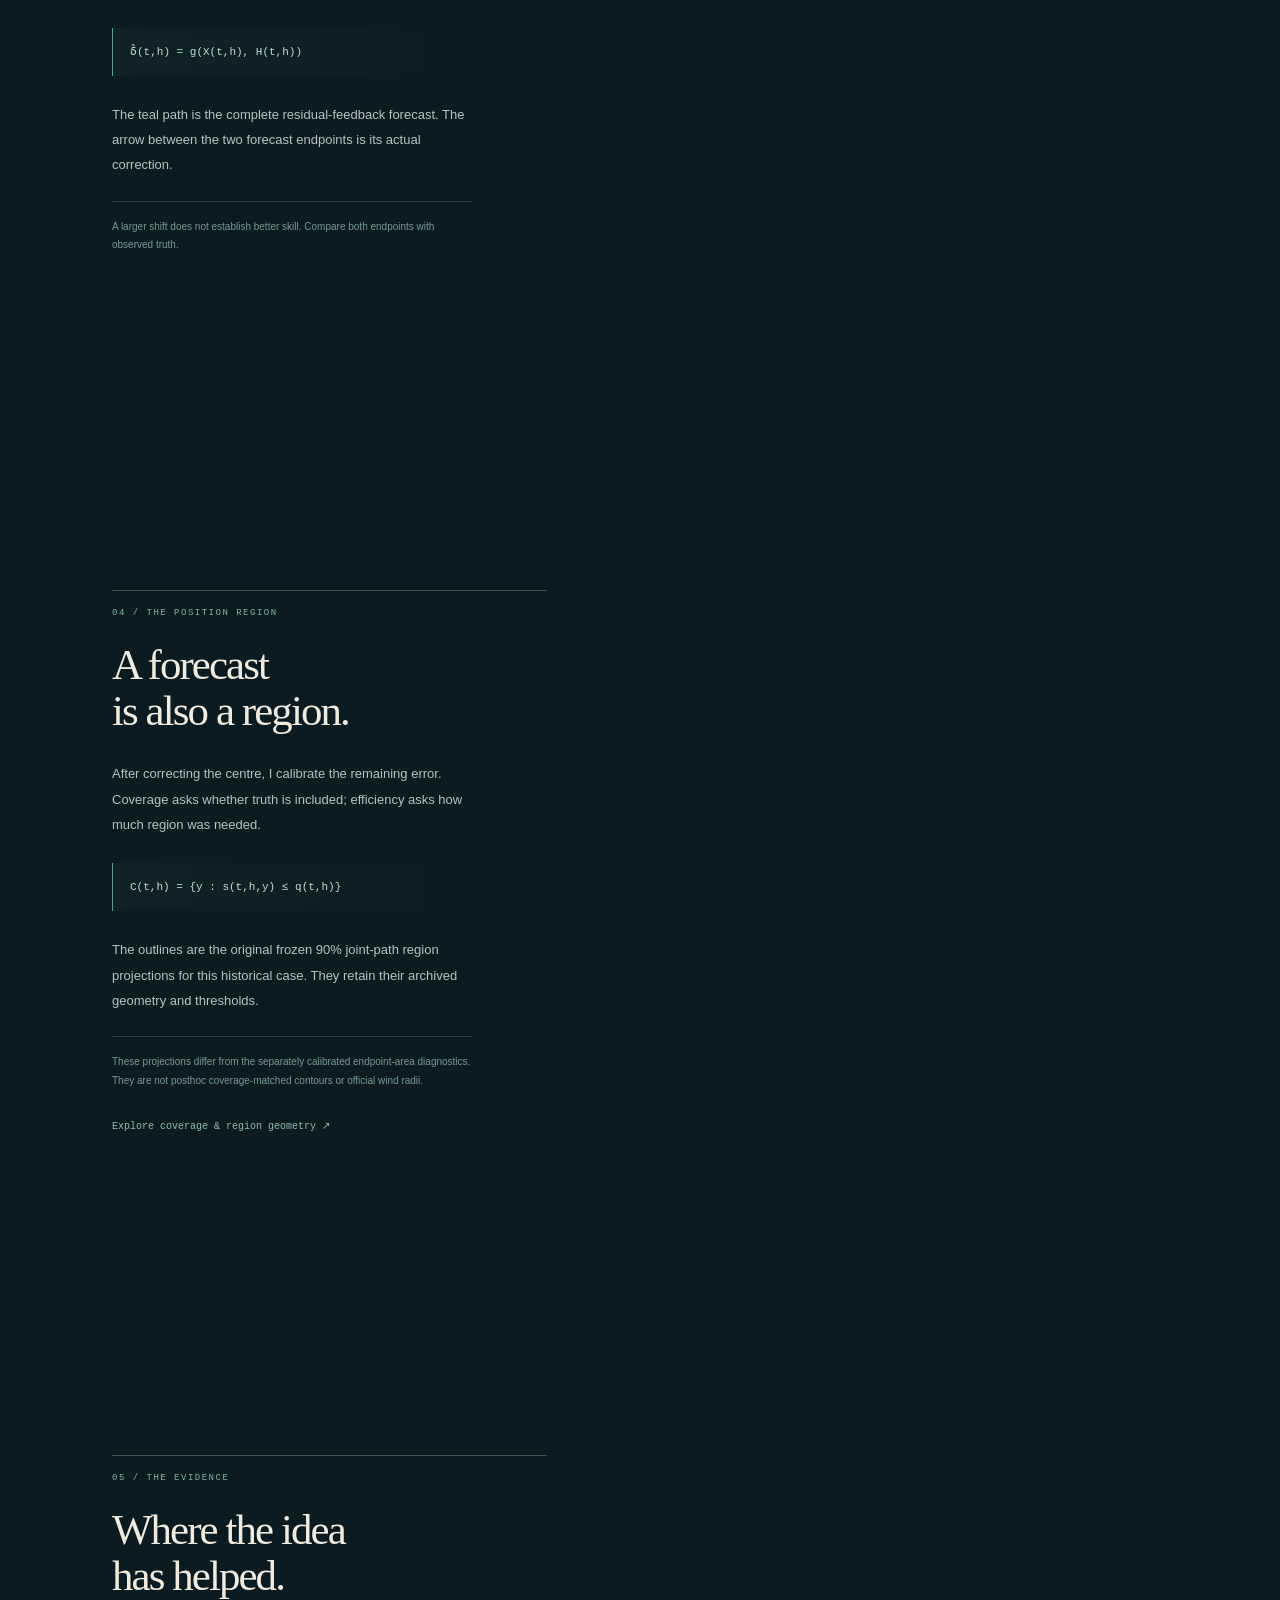
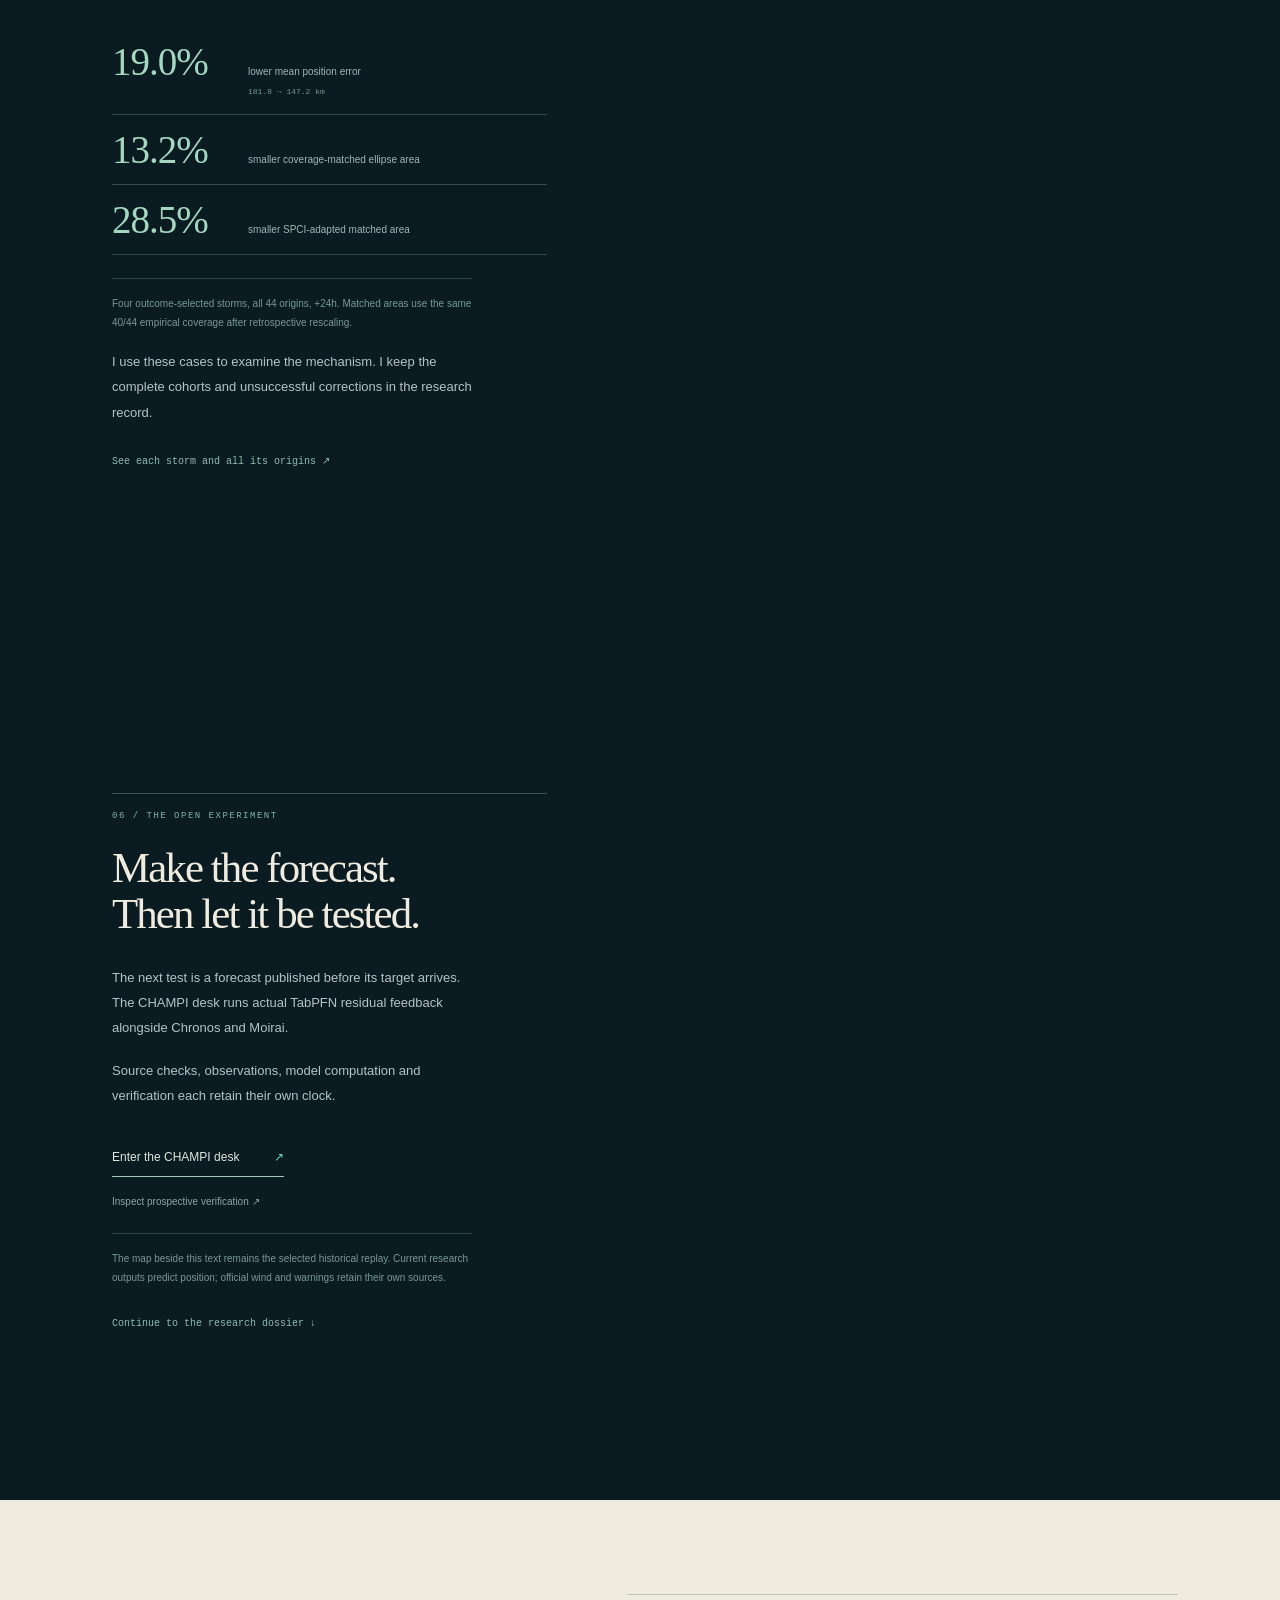
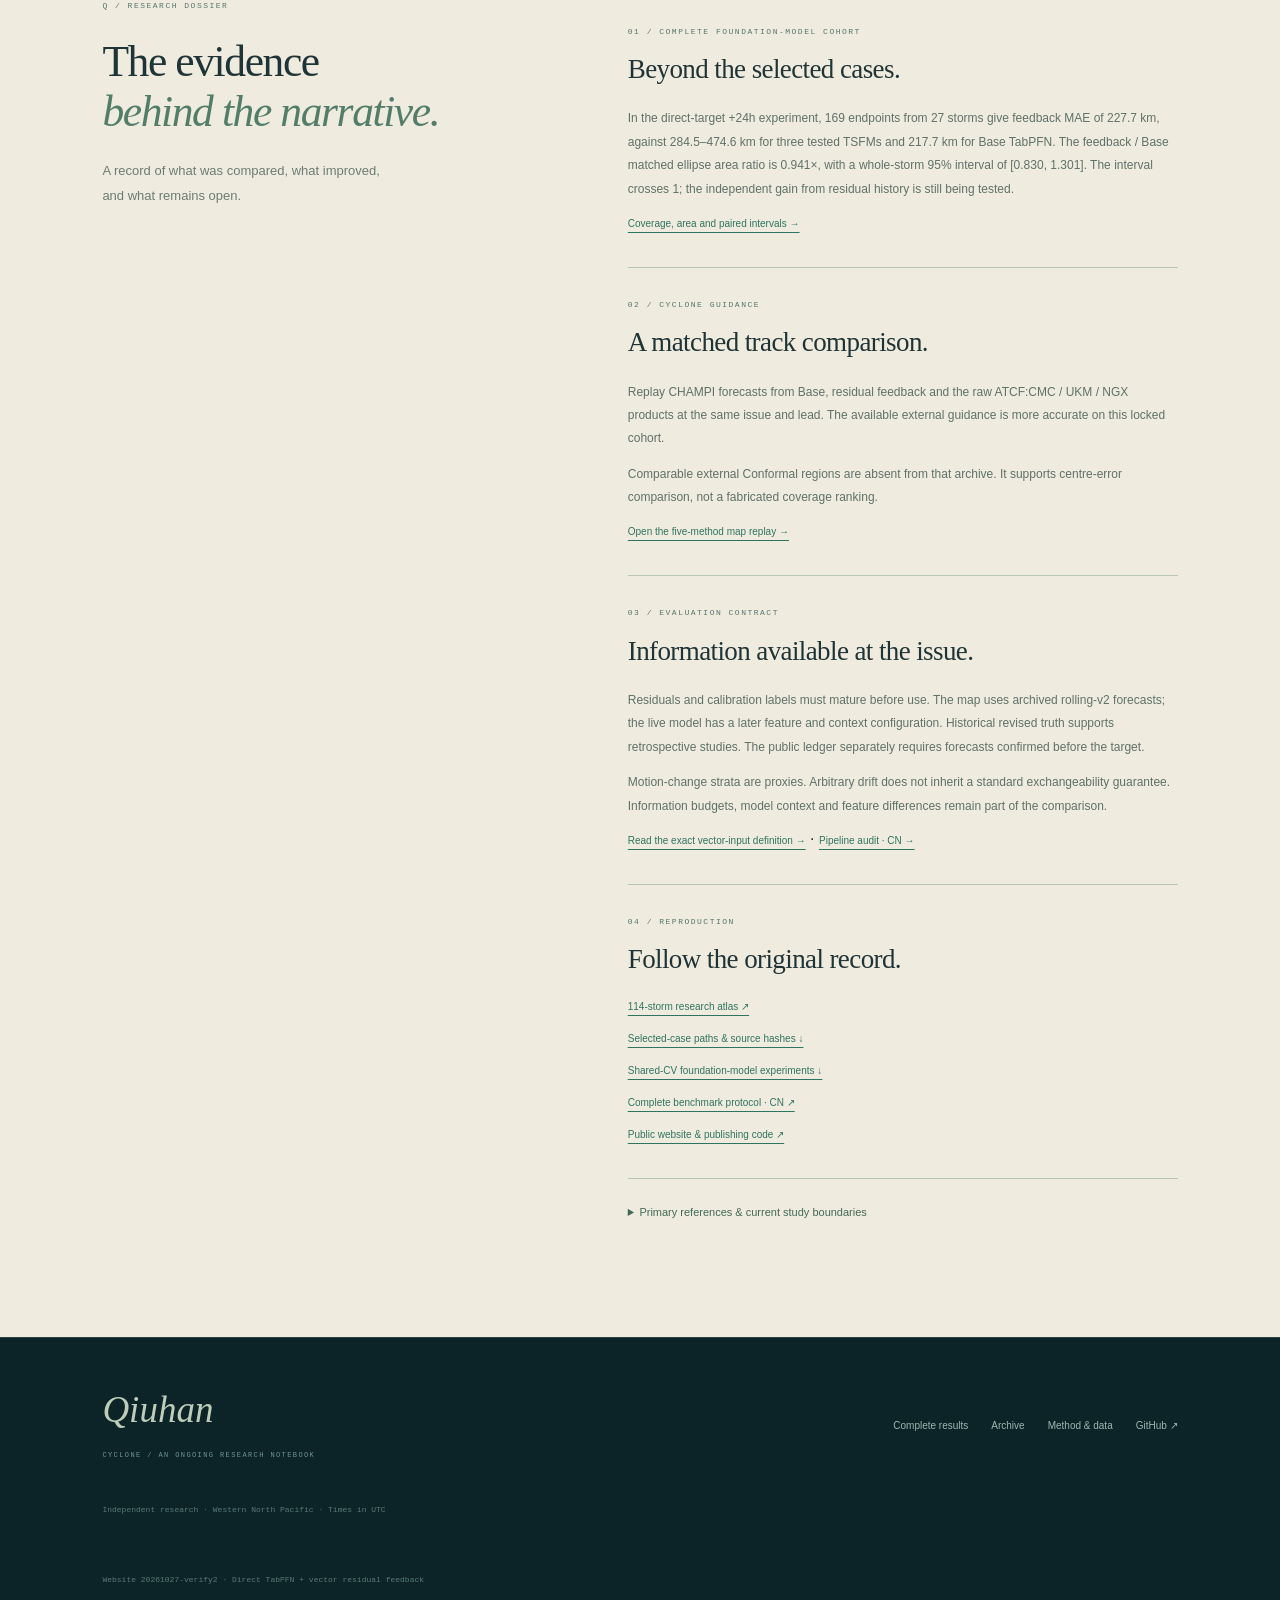
==== commit 2c94957b: "Fix stale method pages and show scored hindcasts alongside the live ledger Keep direct RF forecasts " ====
--- a/site/index.html
+++ b/site/index.html
@@ -1,7 +1,7 @@
 <!doctype html>
-<html lang="en">
-<head><meta charset="UTF-8"><meta name="viewport" content="width=device-width,initial-scale=1"><meta name="theme-color" content="#0a1b22"><meta name="description" content="A research notebook by Qiuhan. Explore real cyclone tracks, vector residual feedback and conformal uncertainty through a guided map narrative."><meta http-equiv="Content-Security-Policy" content="default-src 'self'; script-src 'self'; style-src 'self'; img-src 'self' data:; connect-src 'self'; object-src 'none'; base-uri 'self'"><title>CYCLONE / What the forecast leaves behind</title><link rel="icon" href="assets/mark.svg"><link rel="stylesheet" href="immersive.css?v=folio1"></head>
-<body class="folio-body">
+<html lang="en" data-site-version="20261027-verify2">
+<head><meta charset="UTF-8"><meta name="viewport" content="width=device-width,initial-scale=1"><meta name="theme-color" content="#0a1b22"><meta name="description" content="A research notebook by Qiuhan. Explore real cyclone tracks, vector residual feedback and conformal uncertainty through a guided map narrative."><meta http-equiv="Content-Security-Policy" content="default-src 'self'; script-src 'self'; style-src 'self'; img-src 'self' data:; connect-src 'self'; object-src 'none'; base-uri 'self'"><title>CYCLONE / What the forecast leaves behind</title><link rel="icon" href="assets/mark.svg"><link rel="stylesheet" href="immersive.css?v=verify2"><script type="module" src="release-watch.mjs?v=verify2"></script></head>
+<body class="folio-body"><div id="site-update-notice" class="site-update-notice" role="status" hidden></div>
 <a class="skip-link" href="#evidence">Skip to research evidence</a>
 <header class="folio-header"><a class="folio-brand" href="index.html"><img src="assets/mark.svg" width="28" height="28" alt=""><span>CYCLONE<small>A RESEARCH NOTEBOOK BY QIUHAN</small></span></a><nav aria-label="Research navigation"><a href="results.html">Results</a><a href="conformal-benchmark.html">Benchmarks</a><a href="algorithm-live.html">Live monitor ↗</a></nav><button id="present-toggle" class="present-toggle" disabled aria-pressed="false">Present <span>↗</span></button></header>
 <nav id="chapter-rail" class="chapter-rail" aria-label="Research chapters"><a href="#opening" data-chapter="0" aria-current="step"><span>00</span><i></i><b>Question</b></a><a href="#formulation" data-chapter="1"><span>01</span><i></i><b>Base</b></a><a href="#residual" data-chapter="2"><span>02</span><i></i><b>Error</b></a><a href="#demonstration" data-chapter="3"><span>03</span><i></i><b>Feedback</b></a><a href="#uncertainty" data-chapter="4"><span>04</span><i></i><b>Region</b></a><a href="#evidence" data-chapter="5"><span>05</span><i></i><b>Evidence</b></a><a href="#protocol" data-chapter="6"><span>06</span><i></i><b>Next</b></a></nav>
@@ -19,8 +19,8 @@
 </div></div>
 <section id="resources" class="research-dossier"><div class="dossier-title"><span class="paper-label">Q / RESEARCH DOSSIER</span><h2>The evidence<br><em>behind the narrative.</em></h2><p>A record of what was compared, what improved, and what remains open.</p></div><div class="dossier-body"><article><span class="paper-label">01 / COMPLETE FOUNDATION-MODEL COHORT</span><h3>Beyond the selected cases.</h3><p>In the direct-target +24h experiment, 169 endpoints from 27 storms give feedback MAE of 227.7 km, against 284.5–474.6 km for three tested TSFMs and 217.7 km for Base TabPFN. The feedback / Base matched ellipse area ratio is 0.941×, with a whole-storm 95% interval of [0.830, 1.301]. The interval crosses 1; the independent gain from residual history is still being tested.</p><a href="conformal-benchmark.html#cp-evidence">Coverage, area and paired intervals →</a></article><article><span class="paper-label">02 / CYCLONE GUIDANCE</span><h3>A matched track comparison.</h3><p>Replay CHAMPI forecasts from Base, residual feedback and the raw ATCF:CMC / UKM / NGX products at the same issue and lead. The available external guidance is more accurate on this locked cohort.</p><p>Comparable external Conformal regions are absent from that archive. It supports centre-error comparison, not a fabricated coverage ranking.</p><a href="conformal-benchmark.html#guidance-benchmark">Open the five-method map replay →</a></article><article><span class="paper-label">03 / EVALUATION CONTRACT</span><h3>Information available at the issue.</h3><p>Residuals and calibration labels must mature before use. The map uses archived rolling-v2 forecasts; the live model has a later feature and context configuration. Historical revised truth supports retrospective studies. The public ledger separately requires forecasts confirmed before the target.</p><p>Motion-change strata are proxies. Arbitrary drift does not inherit a standard exchangeability guarantee. Information budgets, model context and feature differences remain part of the comparison.</p><a href="assets/docs/DIRECT_VECTOR_FEEDBACK.md">Read the exact vector-input definition →</a> · <a href="assets/docs/C1_PIPELINE_AUDIT_CN.md">Pipeline audit · CN →</a></article><article><span class="paper-label">04 / REPRODUCTION</span><h3>Follow the original record.</h3><div class="dossier-links"><a href="research-atlas.html">114-storm research atlas ↗</a><a href="assets/feedback-showcase.json" download>Selected-case paths & source hashes ↓</a><a href="assets/tsfm-cv-sensitivity.json" download>Shared-CV foundation-model experiments ↓</a><a href="assets/docs/TSFM_CONFORMAL_BENCHMARK_CN.md">Complete benchmark protocol · CN ↗</a><a href="https://github.com/Qiuhan99/cyclone-tfm-live">Public website & publishing code ↗</a></div></article><details class="dossier-references"><summary>Primary references & current study boundaries</summary><p><b>Implementation naming.</b> The proposed method is TabPFN + Vector Residual Feedback. <a href="assets/docs/DIRECT_VECTOR_FEEDBACK.md">Current algorithm contract →</a> The active protocol is direct_vector_feedback_v1: v = f(X), r = u − v, v_RF = v + g(X, H). CV is excluded from the core method and retained only in explicitly labelled archived experiments. Raw identifiers <code>TabPFN CV-F2</code> and <code>TabPFN CV-F2 + C1</code> remain in the archived results for exact traceability.</p><p>F3 environmental steering and Regime-Gated correction are not active in the live pipeline. Unexposed seasons, controlled drift and aligned information budgets remain necessary next evaluations. The current live adapter tracks CHAMPI.</p><a href="https://arxiv.org/abs/2501.02945">Hoo et al. · From Tables to Time</a><a href="https://arxiv.org/abs/2107.07511">Angelopoulos & Bates · Conformal prediction</a><a href="https://arxiv.org/abs/2106.00170">Gibbs & Candès · Adaptive conformal inference</a><p>These sources motivate the research; their model configurations and theoretical guarantees are not attributed to this implementation.</p></details></div></section>
 </main>
-<footer class="folio-footer"><div class="footer-signature">Qiuhan<span>CYCLONE / AN ONGOING RESEARCH NOTEBOOK</span></div><nav aria-label="Archive links"><a href="results.html">Complete results</a><a href="research.html">Archive</a><a href="champi-pipeline.html">Method & data</a><a href="https://github.com/Qiuhan99/cyclone-tfm-live">GitHub ↗</a></nav><small>Independent research · Western North Pacific · Times in UTC</small></footer>
+<footer class="folio-footer"><div class="footer-signature">Qiuhan<span>CYCLONE / AN ONGOING RESEARCH NOTEBOOK</span></div><nav aria-label="Archive links"><a href="results.html">Complete results</a><a href="research.html">Archive</a><a href="champi-pipeline.html">Method & data</a><a href="https://github.com/Qiuhan99/cyclone-tfm-live">GitHub ↗</a></nav><small>Independent research · Western North Pacific · Times in UTC</small><small class="site-version">Website 20261027-verify2 · Direct TabPFN + vector residual feedback</small></footer>
 <div id="present-dock" class="present-dock" aria-label="Presentation controls" hidden><button id="present-prev" aria-label="Previous chapter">←</button><span id="present-position">00 / 06</span><button id="present-next" aria-label="Next chapter">→</button><span class="present-hint">Arrow keys · Esc to exit</span><button id="present-exit">Exit</button></div>
 <noscript><p class="no-script">The complete research text is available without JavaScript. Enable JavaScript for the archived map and presentation controls, or <a href="results.html">open the results</a>.</p></noscript>
-<script type="module" src="immersive.mjs?v=folio1"></script>
+<script type="module" src="immersive.mjs?v=verify2"></script>
 </body></html>
--- a/site/immersive.css
+++ b/site/immersive.css
@@ -11,3 +11,5 @@
 @media(max-width:850px){.folio-header{height:60px;padding:0 19px;gap:16px}.folio-brand>span{font-size:13px;letter-spacing:2px}.folio-brand small{font-size:6px;letter-spacing:1px}.folio-brand img{width:24px;height:24px}.folio-header nav a:not(:last-child){display:none}.folio-header nav{gap:0}.present-toggle{font-size:8px;padding:8px 9px}.present-toggle>span{margin-left:7px}.chapter-rail{display:none}.research-scene{top:60px;height:53svh;min-height:330px;border-bottom:1px solid #2e4c4d;z-index:4}.scene-map-wrap{top:0;bottom:0;width:100%;right:0}.scene-map-wrap svg{height:100%;width:100%}.scene-veil{display:none}.scene-meta{top:13px;right:17px;gap:5px}.scope-label{font-size:6px;padding-top:6px;letter-spacing:.6px}.scene-meta label{display:none}.scene-meta select{font-size:9px;min-width:125px;padding:3px 16px 5px 0}.scene-meta #story-issue{font-size:7px}.scene-console{bottom:12px;right:17px;width:234px;max-width:60vw;padding:10px 12px}.scene-console #story-status{font-size:7px;line-height:1.5;margin-bottom:7px}.story-readout{min-height:30px;gap:12px}.story-readout strong{font-size:20px}.story-readout span{font-size:6px}.story-key{font-size:6px;gap:6px 12px;margin:6px 0}.scene-footnote{display:none}.scene-caption{left:17px;bottom:12px;right:auto;font-size:6px;max-width:140px;line-height:1.6}.research-narrative{width:100%;margin-top:0;z-index:2}.story-chapter{min-height:84svh;padding:48px 9vw 55px;align-items:center}.chapter-inner,.opening-chapter .chapter-inner{max-width:600px}.opening-chapter{padding-top:46px;min-height:78svh}.story-chapter h1{font-size:clamp(44px,8vw,64px);width:100%;max-width:590px}.story-chapter h2{font-size:clamp(38px,6vw,53px);max-width:520px}.story-chapter p{font-size:14px;max-width:520px}.story-chapter .author-line{font-size:13px;max-width:430px}.story-chapter .opening-deck{font-size:18px}.chapter-label{max-width:520px}.notebook-equation{max-width:520px}.residual-schema{max-width:380px}.story-evidence{max-width:460px}.story-chapter p.margin-note{max-width:500px;font-size:11px}.research-dossier{grid-template-columns:1fr;gap:36px;padding:54px 9vw}.dossier-title{position:static}.dossier-title h2{font-size:43px}.dossier-title p{max-width:440px}.dossier-body h3{font-size:27px}.folio-footer{padding:37px 9vw;grid-template-columns:1fr;gap:29px}.folio-footer nav{flex-wrap:wrap;gap:18px}.folio-footer>small{grid-column:auto}.is-presenting .research-scene{height:48svh;min-height:290px}.is-presenting .story-chapter{min-height:83svh}.is-presenting .story-chapter h2{font-size:39px}.present-dock{bottom:12px;gap:12px;max-width:calc(100vw - 24px)}.present-hint{display:none}}
 @media(prefers-reduced-motion:reduce){html{scroll-behavior:auto}*,*::before,*::after{animation:none!important;transition:none!important}.origin-pulse{opacity:.25}}
 .scene-meta{background:linear-gradient(90deg,transparent,#0a1b22a8);padding-left:18px;padding-bottom:9px}
+
+.site-version{display:block;font:10px/1.6 ui-monospace,monospace;color:#82aa9d;margin-top:1rem;}.site-update-notice{padding:.8rem 1.5rem;background:#fff2d8;color:#544321;font:14px/1.5 system-ui;}.site-update-notice[hidden]{display:none;}
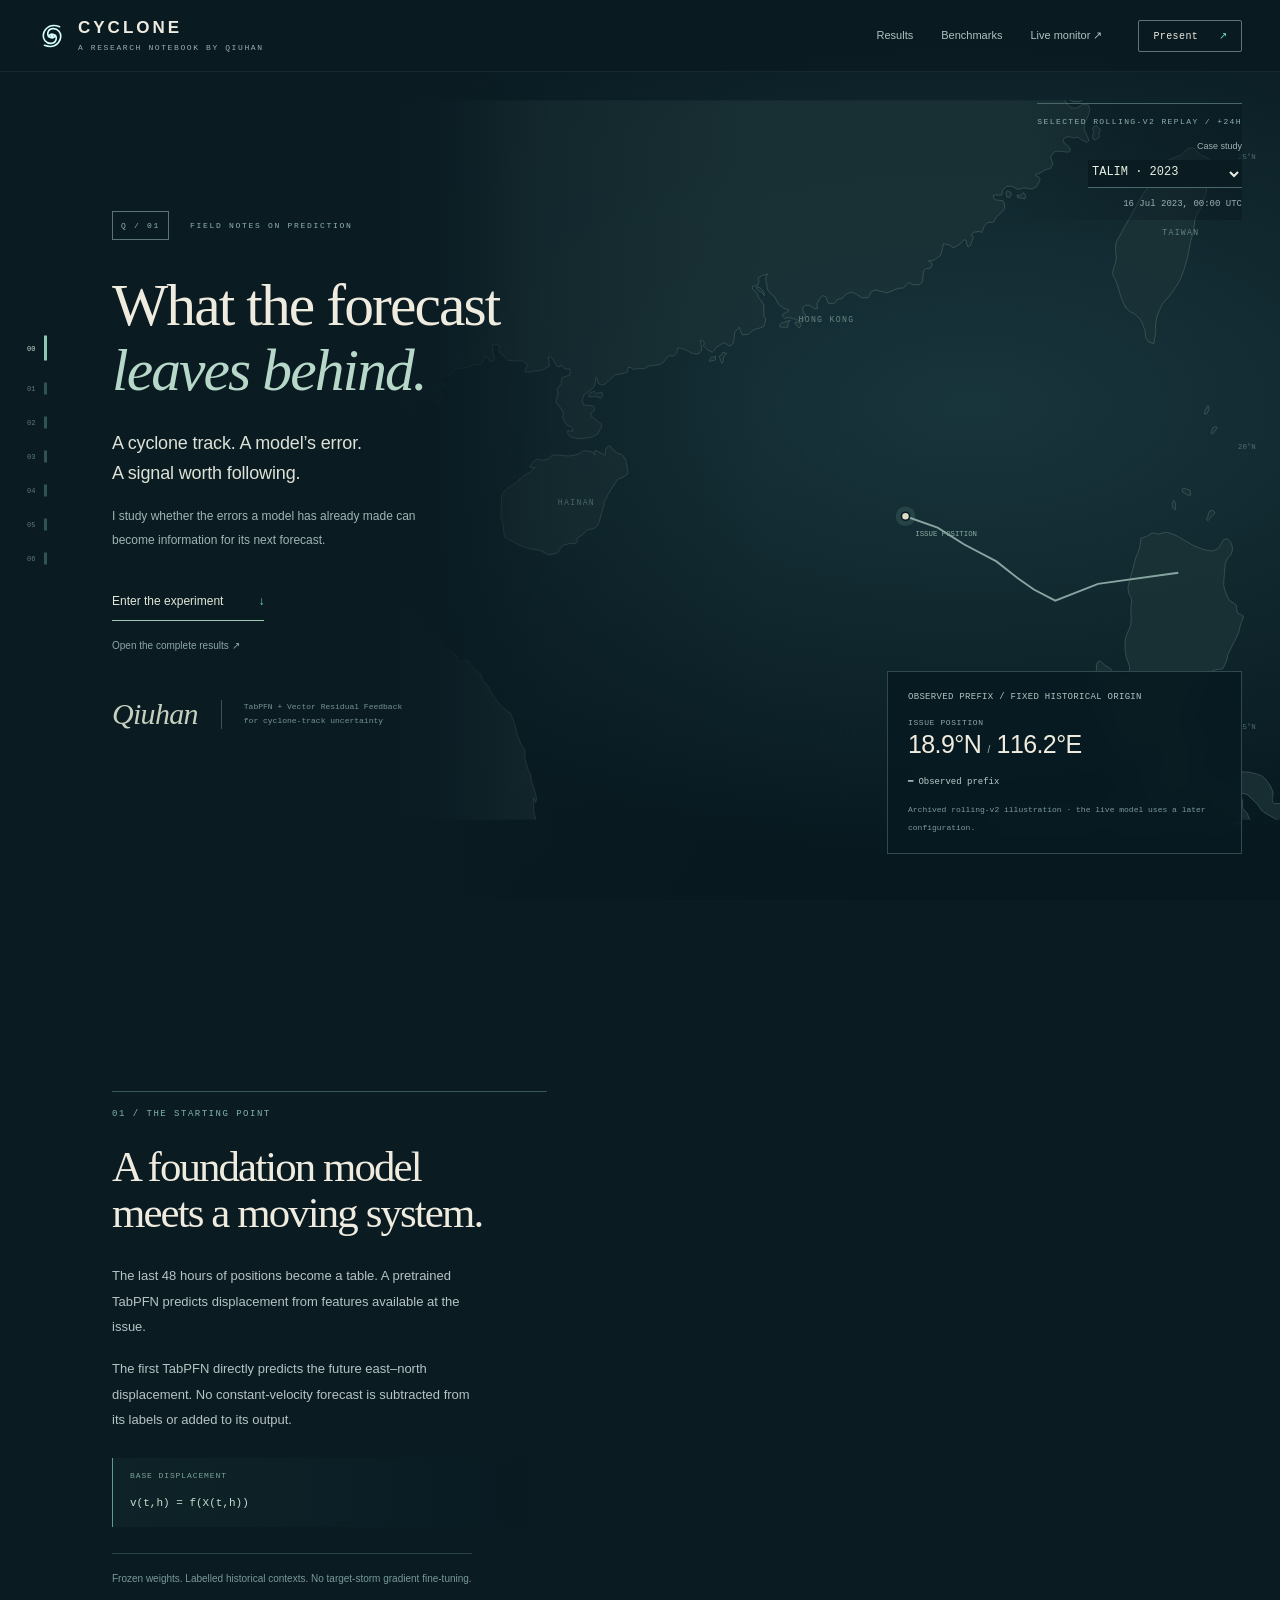
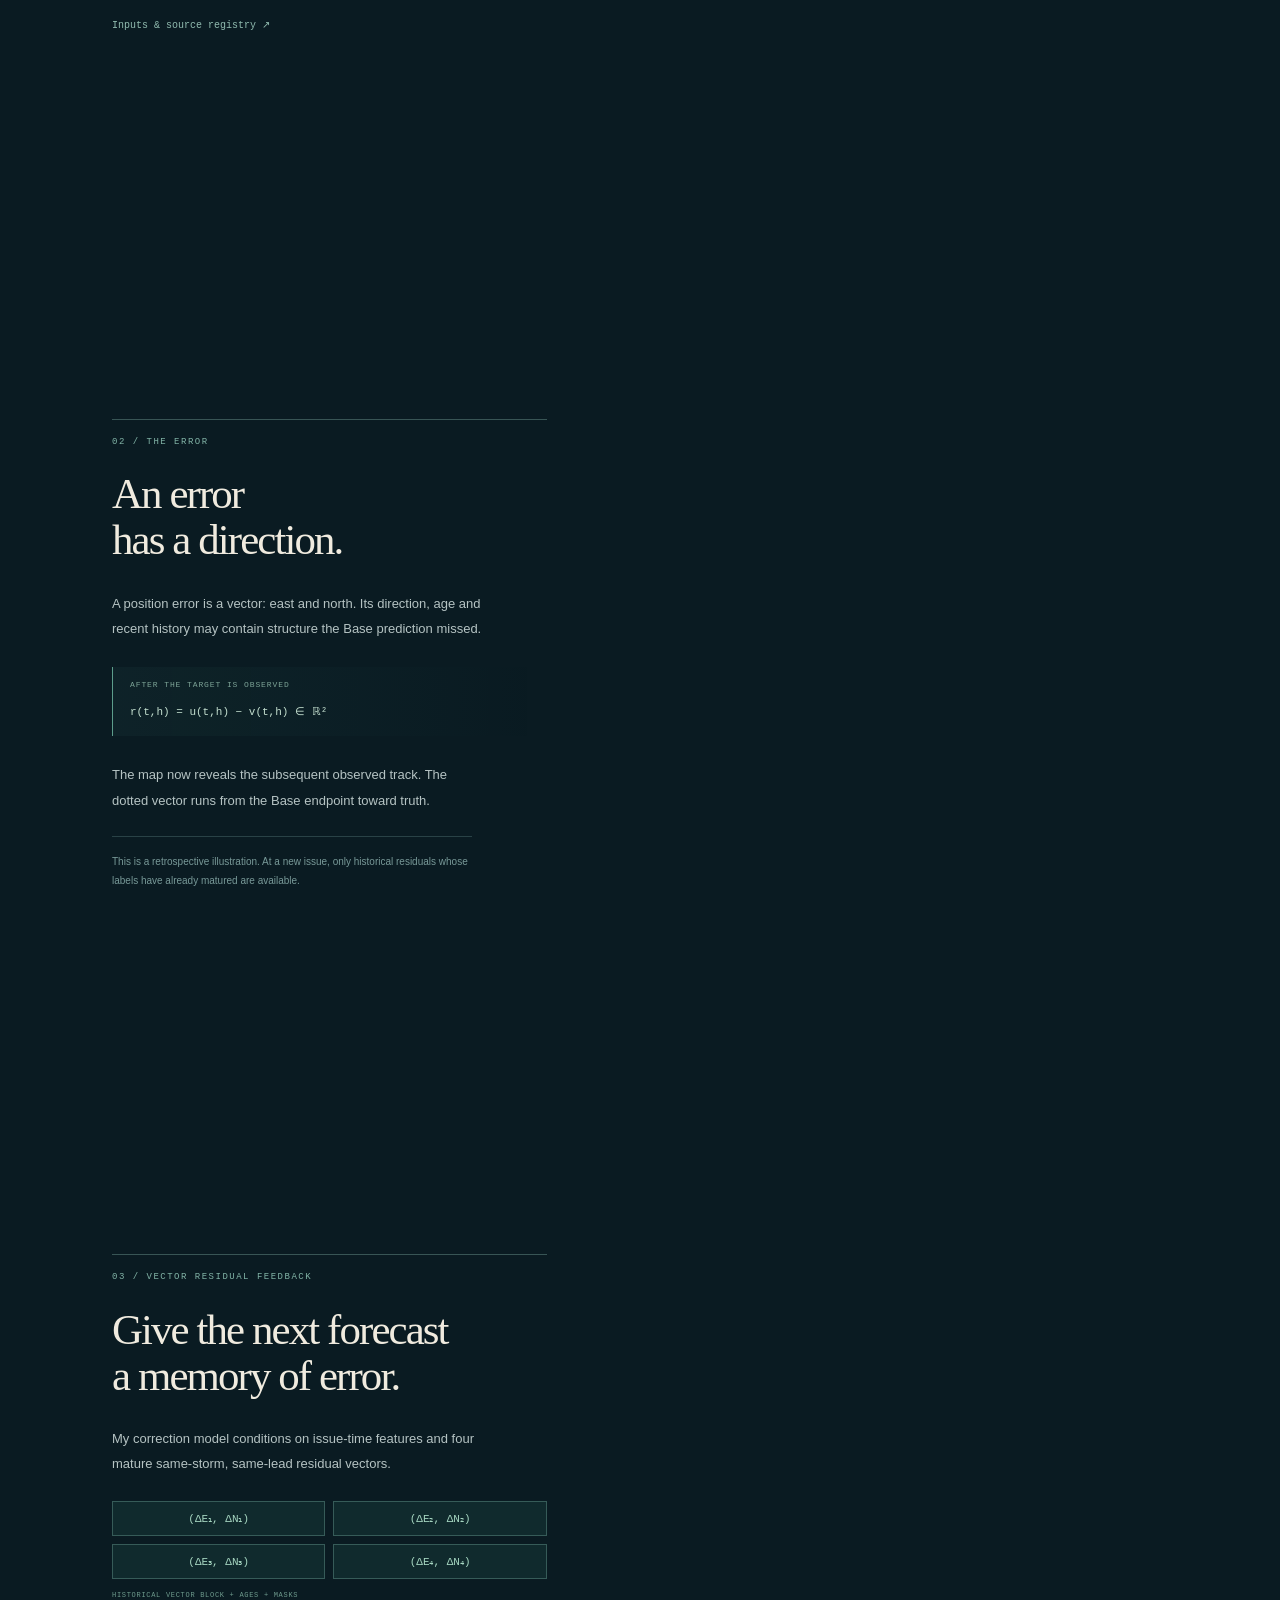
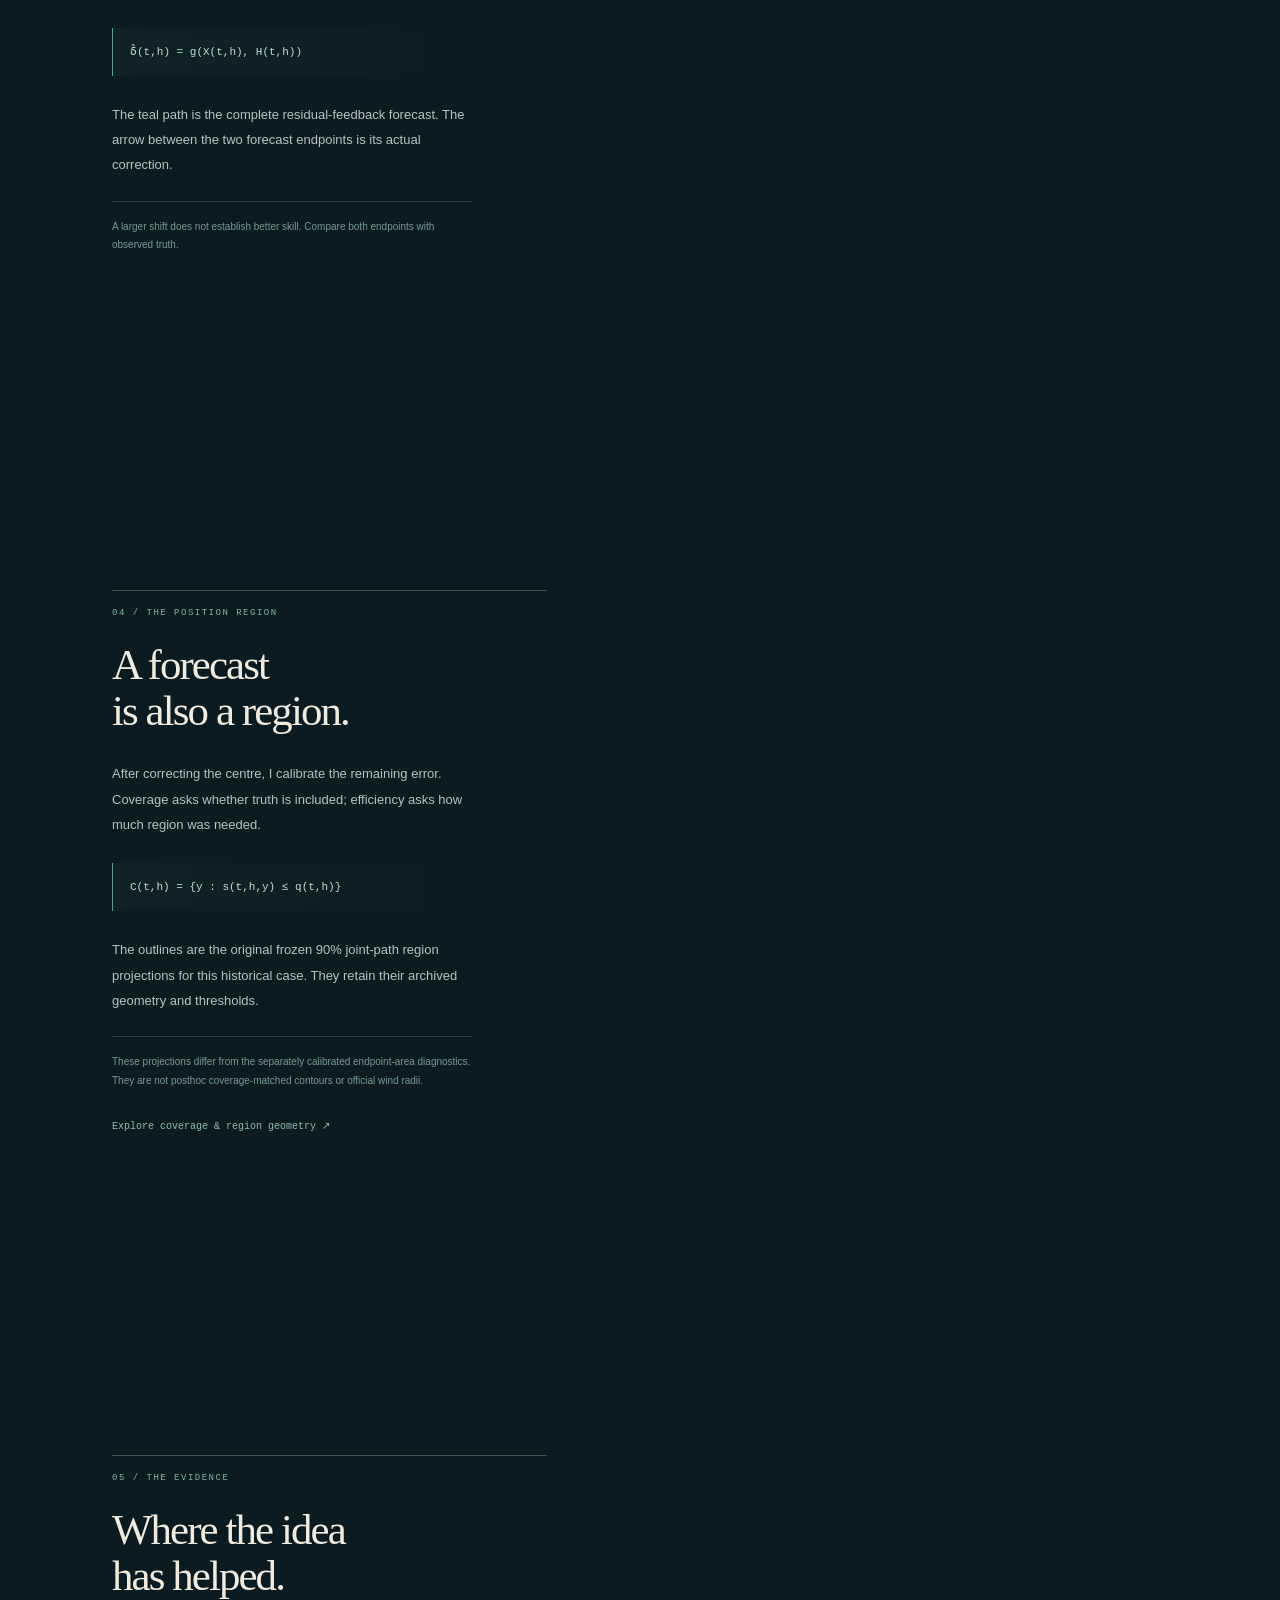
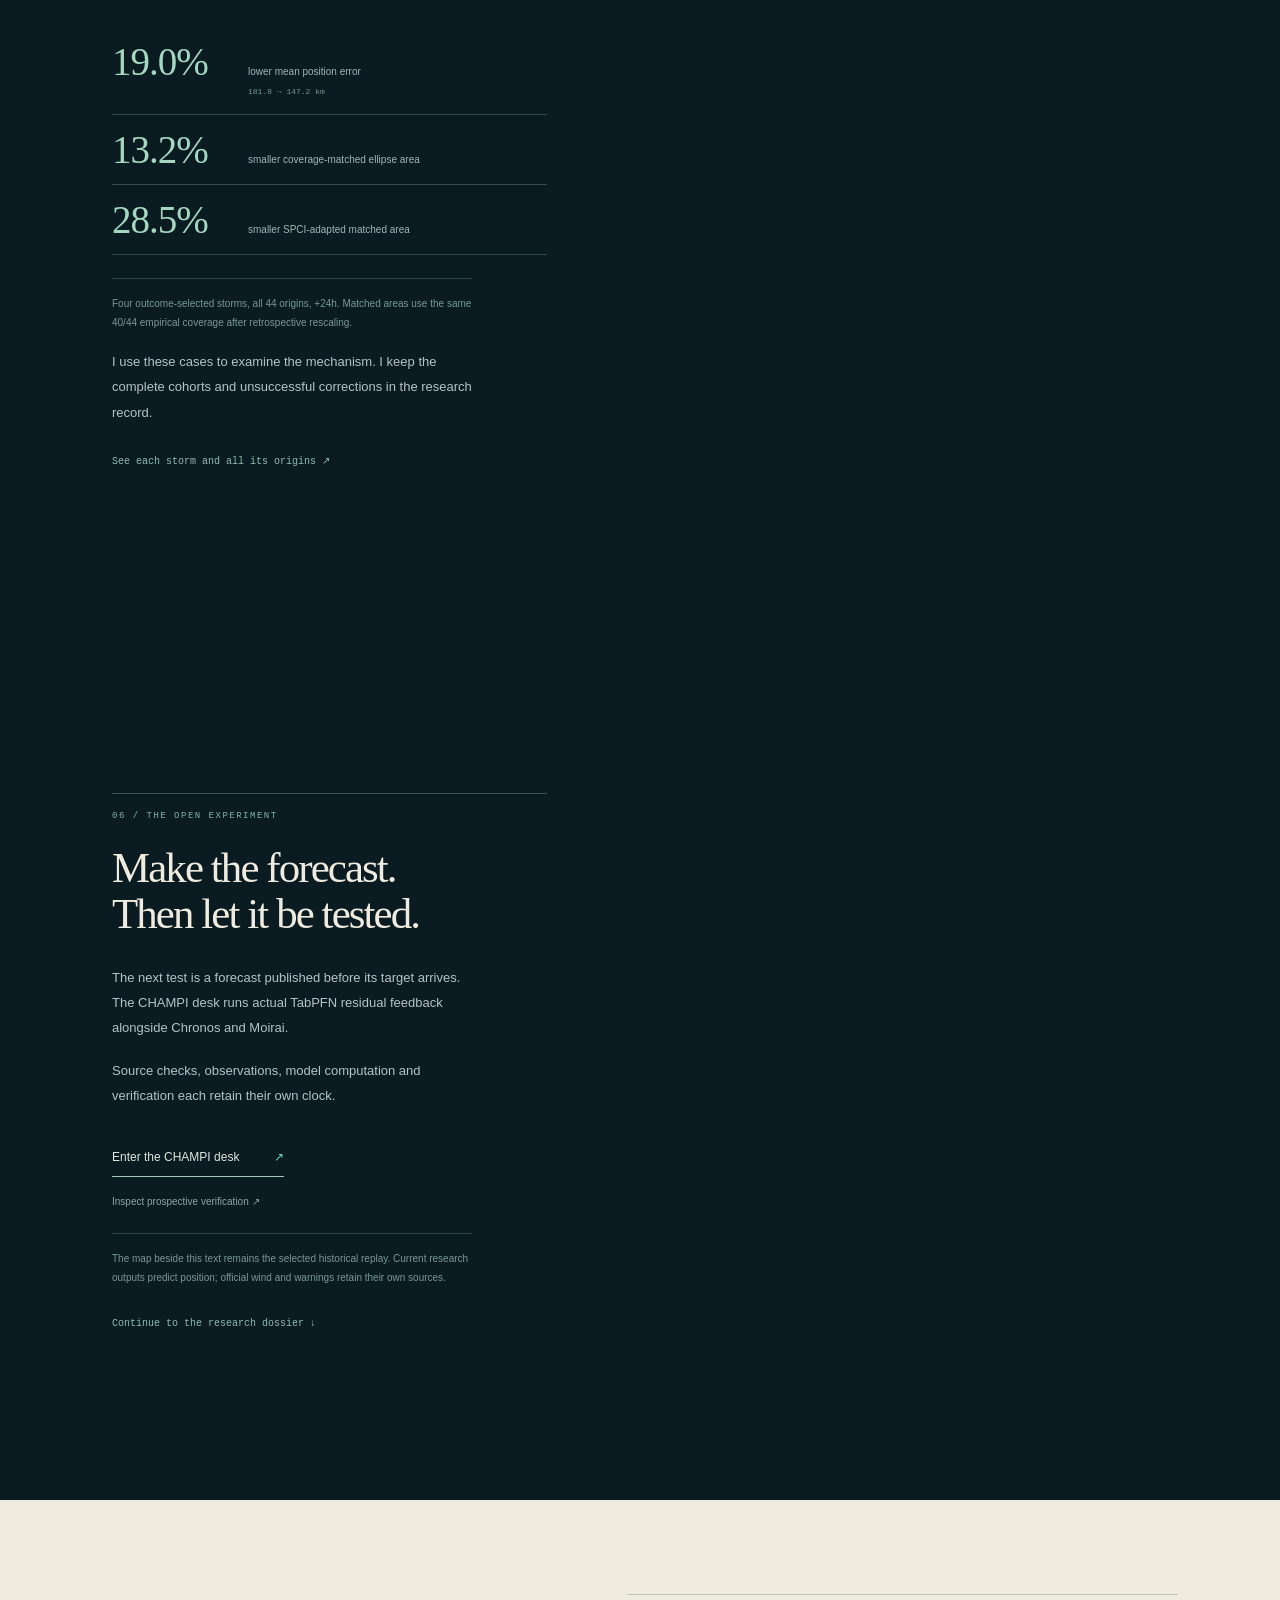
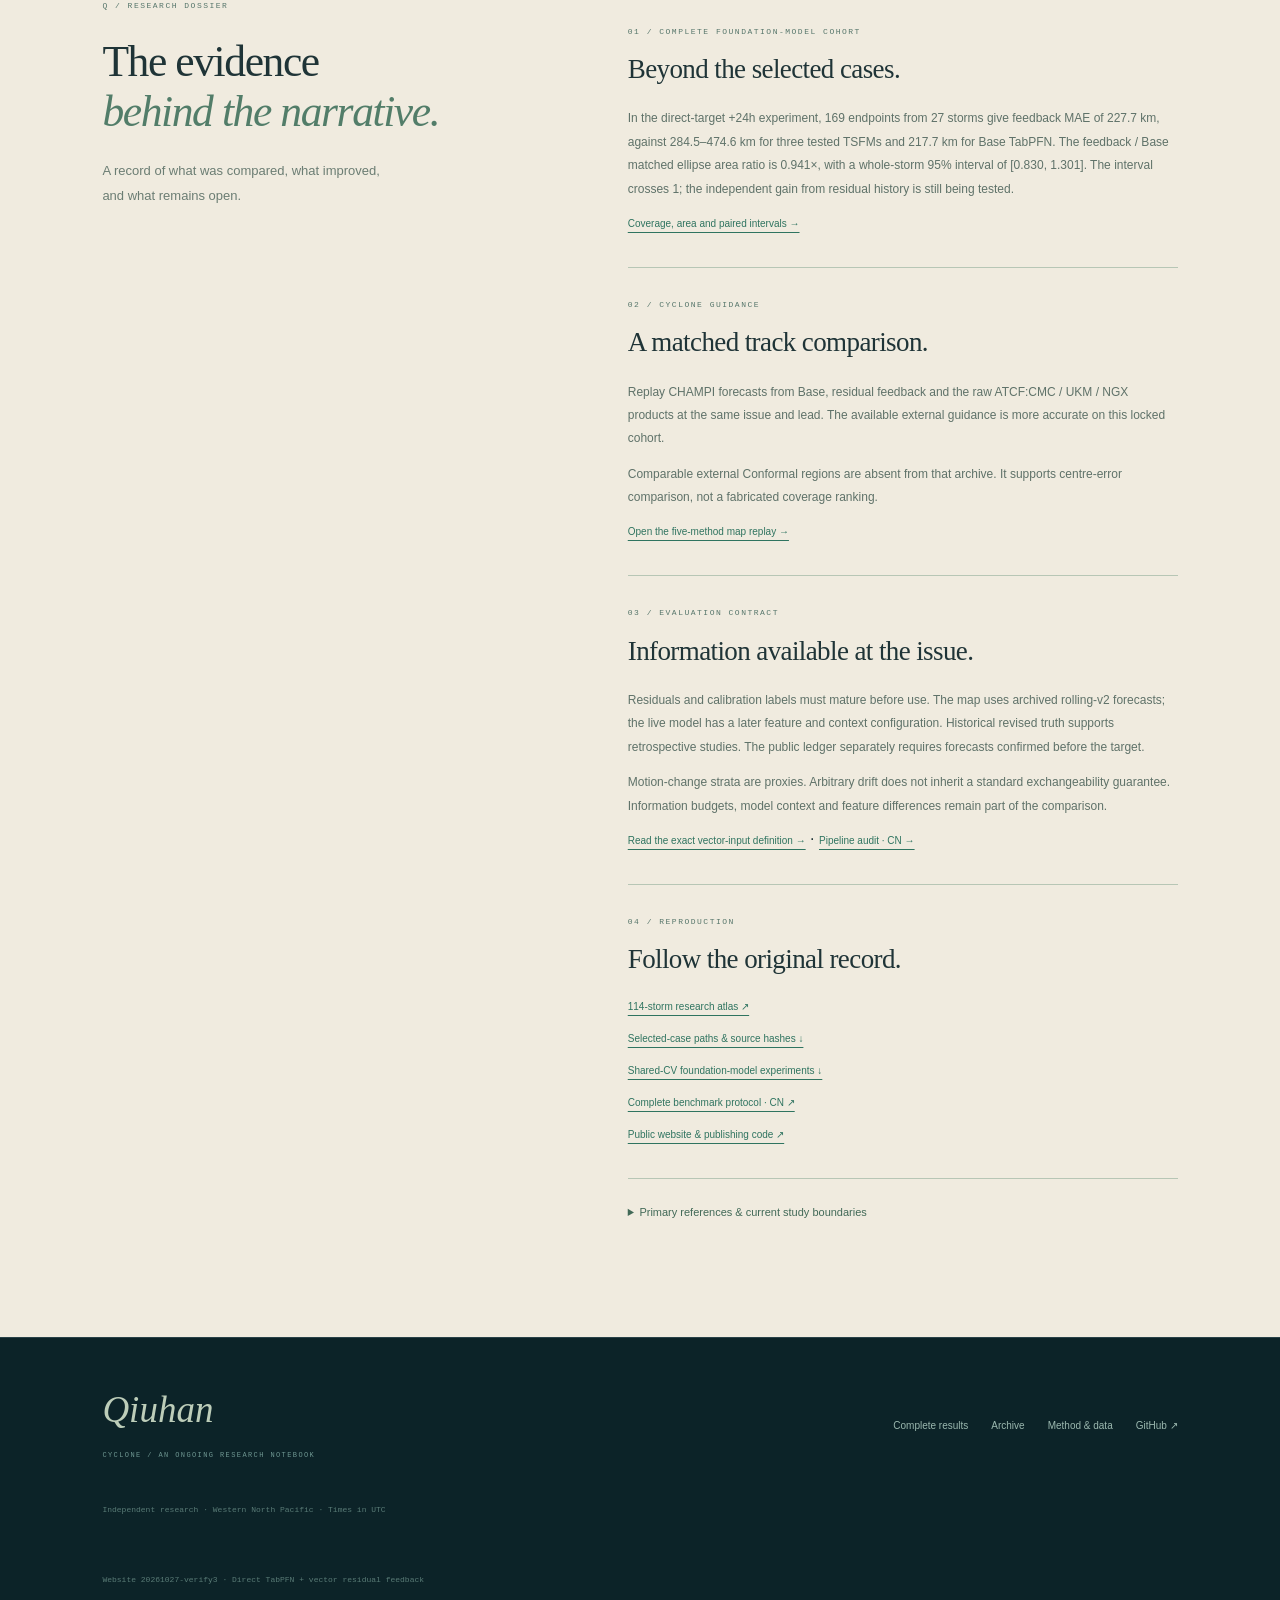
==== commit 0eb7f99c: "Version changed page dependencies to refresh stale browser modules Keep all scientific forecasts unc" ====
--- a/site/index.html
+++ b/site/index.html
@@ -1,6 +1,6 @@
 <!doctype html>
-<html lang="en" data-site-version="20261027-verify2">
-<head><meta charset="UTF-8"><meta name="viewport" content="width=device-width,initial-scale=1"><meta name="theme-color" content="#0a1b22"><meta name="description" content="A research notebook by Qiuhan. Explore real cyclone tracks, vector residual feedback and conformal uncertainty through a guided map narrative."><meta http-equiv="Content-Security-Policy" content="default-src 'self'; script-src 'self'; style-src 'self'; img-src 'self' data:; connect-src 'self'; object-src 'none'; base-uri 'self'"><title>CYCLONE / What the forecast leaves behind</title><link rel="icon" href="assets/mark.svg"><link rel="stylesheet" href="immersive.css?v=verify2"><script type="module" src="release-watch.mjs?v=verify2"></script></head>
+<html lang="en" data-site-version="20261027-verify3">
+<head><meta charset="UTF-8"><meta name="viewport" content="width=device-width,initial-scale=1"><meta name="theme-color" content="#0a1b22"><meta name="description" content="A research notebook by Qiuhan. Explore real cyclone tracks, vector residual feedback and conformal uncertainty through a guided map narrative."><meta http-equiv="Content-Security-Policy" content="default-src 'self'; script-src 'self'; style-src 'self'; img-src 'self' data:; connect-src 'self'; object-src 'none'; base-uri 'self'"><title>CYCLONE / What the forecast leaves behind</title><link rel="icon" href="assets/mark.svg"><link rel="stylesheet" href="immersive.css?v=verify3"><script type="module" src="release-watch.mjs?v=verify3"></script></head>
 <body class="folio-body"><div id="site-update-notice" class="site-update-notice" role="status" hidden></div>
 <a class="skip-link" href="#evidence">Skip to research evidence</a>
 <header class="folio-header"><a class="folio-brand" href="index.html"><img src="assets/mark.svg" width="28" height="28" alt=""><span>CYCLONE<small>A RESEARCH NOTEBOOK BY QIUHAN</small></span></a><nav aria-label="Research navigation"><a href="results.html">Results</a><a href="conformal-benchmark.html">Benchmarks</a><a href="algorithm-live.html">Live monitor ↗</a></nav><button id="present-toggle" class="present-toggle" disabled aria-pressed="false">Present <span>↗</span></button></header>
@@ -19,8 +19,8 @@
 </div></div>
 <section id="resources" class="research-dossier"><div class="dossier-title"><span class="paper-label">Q / RESEARCH DOSSIER</span><h2>The evidence<br><em>behind the narrative.</em></h2><p>A record of what was compared, what improved, and what remains open.</p></div><div class="dossier-body"><article><span class="paper-label">01 / COMPLETE FOUNDATION-MODEL COHORT</span><h3>Beyond the selected cases.</h3><p>In the direct-target +24h experiment, 169 endpoints from 27 storms give feedback MAE of 227.7 km, against 284.5–474.6 km for three tested TSFMs and 217.7 km for Base TabPFN. The feedback / Base matched ellipse area ratio is 0.941×, with a whole-storm 95% interval of [0.830, 1.301]. The interval crosses 1; the independent gain from residual history is still being tested.</p><a href="conformal-benchmark.html#cp-evidence">Coverage, area and paired intervals →</a></article><article><span class="paper-label">02 / CYCLONE GUIDANCE</span><h3>A matched track comparison.</h3><p>Replay CHAMPI forecasts from Base, residual feedback and the raw ATCF:CMC / UKM / NGX products at the same issue and lead. The available external guidance is more accurate on this locked cohort.</p><p>Comparable external Conformal regions are absent from that archive. It supports centre-error comparison, not a fabricated coverage ranking.</p><a href="conformal-benchmark.html#guidance-benchmark">Open the five-method map replay →</a></article><article><span class="paper-label">03 / EVALUATION CONTRACT</span><h3>Information available at the issue.</h3><p>Residuals and calibration labels must mature before use. The map uses archived rolling-v2 forecasts; the live model has a later feature and context configuration. Historical revised truth supports retrospective studies. The public ledger separately requires forecasts confirmed before the target.</p><p>Motion-change strata are proxies. Arbitrary drift does not inherit a standard exchangeability guarantee. Information budgets, model context and feature differences remain part of the comparison.</p><a href="assets/docs/DIRECT_VECTOR_FEEDBACK.md">Read the exact vector-input definition →</a> · <a href="assets/docs/C1_PIPELINE_AUDIT_CN.md">Pipeline audit · CN →</a></article><article><span class="paper-label">04 / REPRODUCTION</span><h3>Follow the original record.</h3><div class="dossier-links"><a href="research-atlas.html">114-storm research atlas ↗</a><a href="assets/feedback-showcase.json" download>Selected-case paths & source hashes ↓</a><a href="assets/tsfm-cv-sensitivity.json" download>Shared-CV foundation-model experiments ↓</a><a href="assets/docs/TSFM_CONFORMAL_BENCHMARK_CN.md">Complete benchmark protocol · CN ↗</a><a href="https://github.com/Qiuhan99/cyclone-tfm-live">Public website & publishing code ↗</a></div></article><details class="dossier-references"><summary>Primary references & current study boundaries</summary><p><b>Implementation naming.</b> The proposed method is TabPFN + Vector Residual Feedback. <a href="assets/docs/DIRECT_VECTOR_FEEDBACK.md">Current algorithm contract →</a> The active protocol is direct_vector_feedback_v1: v = f(X), r = u − v, v_RF = v + g(X, H). CV is excluded from the core method and retained only in explicitly labelled archived experiments. Raw identifiers <code>TabPFN CV-F2</code> and <code>TabPFN CV-F2 + C1</code> remain in the archived results for exact traceability.</p><p>F3 environmental steering and Regime-Gated correction are not active in the live pipeline. Unexposed seasons, controlled drift and aligned information budgets remain necessary next evaluations. The current live adapter tracks CHAMPI.</p><a href="https://arxiv.org/abs/2501.02945">Hoo et al. · From Tables to Time</a><a href="https://arxiv.org/abs/2107.07511">Angelopoulos & Bates · Conformal prediction</a><a href="https://arxiv.org/abs/2106.00170">Gibbs & Candès · Adaptive conformal inference</a><p>These sources motivate the research; their model configurations and theoretical guarantees are not attributed to this implementation.</p></details></div></section>
 </main>
-<footer class="folio-footer"><div class="footer-signature">Qiuhan<span>CYCLONE / AN ONGOING RESEARCH NOTEBOOK</span></div><nav aria-label="Archive links"><a href="results.html">Complete results</a><a href="research.html">Archive</a><a href="champi-pipeline.html">Method & data</a><a href="https://github.com/Qiuhan99/cyclone-tfm-live">GitHub ↗</a></nav><small>Independent research · Western North Pacific · Times in UTC</small><small class="site-version">Website 20261027-verify2 · Direct TabPFN + vector residual feedback</small></footer>
+<footer class="folio-footer"><div class="footer-signature">Qiuhan<span>CYCLONE / AN ONGOING RESEARCH NOTEBOOK</span></div><nav aria-label="Archive links"><a href="results.html">Complete results</a><a href="research.html">Archive</a><a href="champi-pipeline.html">Method & data</a><a href="https://github.com/Qiuhan99/cyclone-tfm-live">GitHub ↗</a></nav><small>Independent research · Western North Pacific · Times in UTC</small><small class="site-version">Website 20261027-verify3 · Direct TabPFN + vector residual feedback</small></footer>
 <div id="present-dock" class="present-dock" aria-label="Presentation controls" hidden><button id="present-prev" aria-label="Previous chapter">←</button><span id="present-position">00 / 06</span><button id="present-next" aria-label="Next chapter">→</button><span class="present-hint">Arrow keys · Esc to exit</span><button id="present-exit">Exit</button></div>
 <noscript><p class="no-script">The complete research text is available without JavaScript. Enable JavaScript for the archived map and presentation controls, or <a href="results.html">open the results</a>.</p></noscript>
-<script type="module" src="immersive.mjs?v=verify2"></script>
+<script type="module" src="immersive.mjs?v=verify3"></script>
 </body></html>
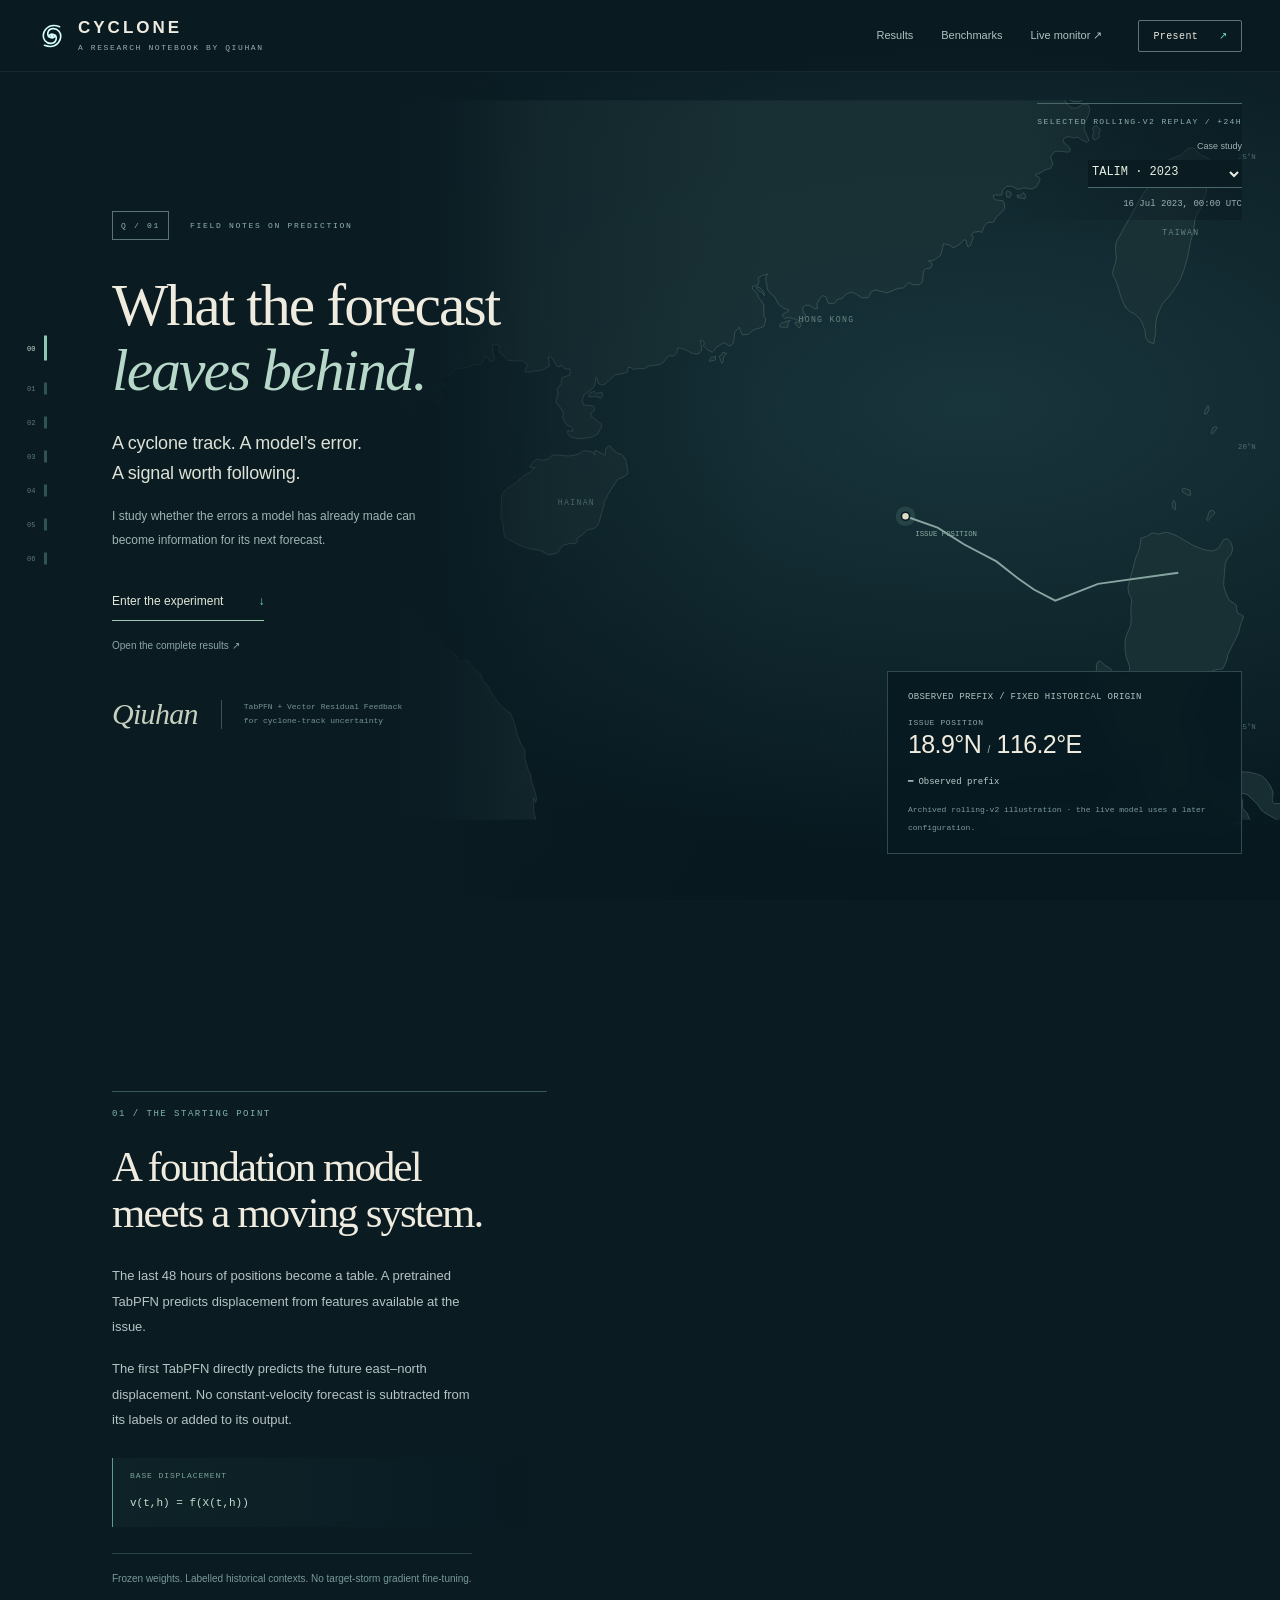
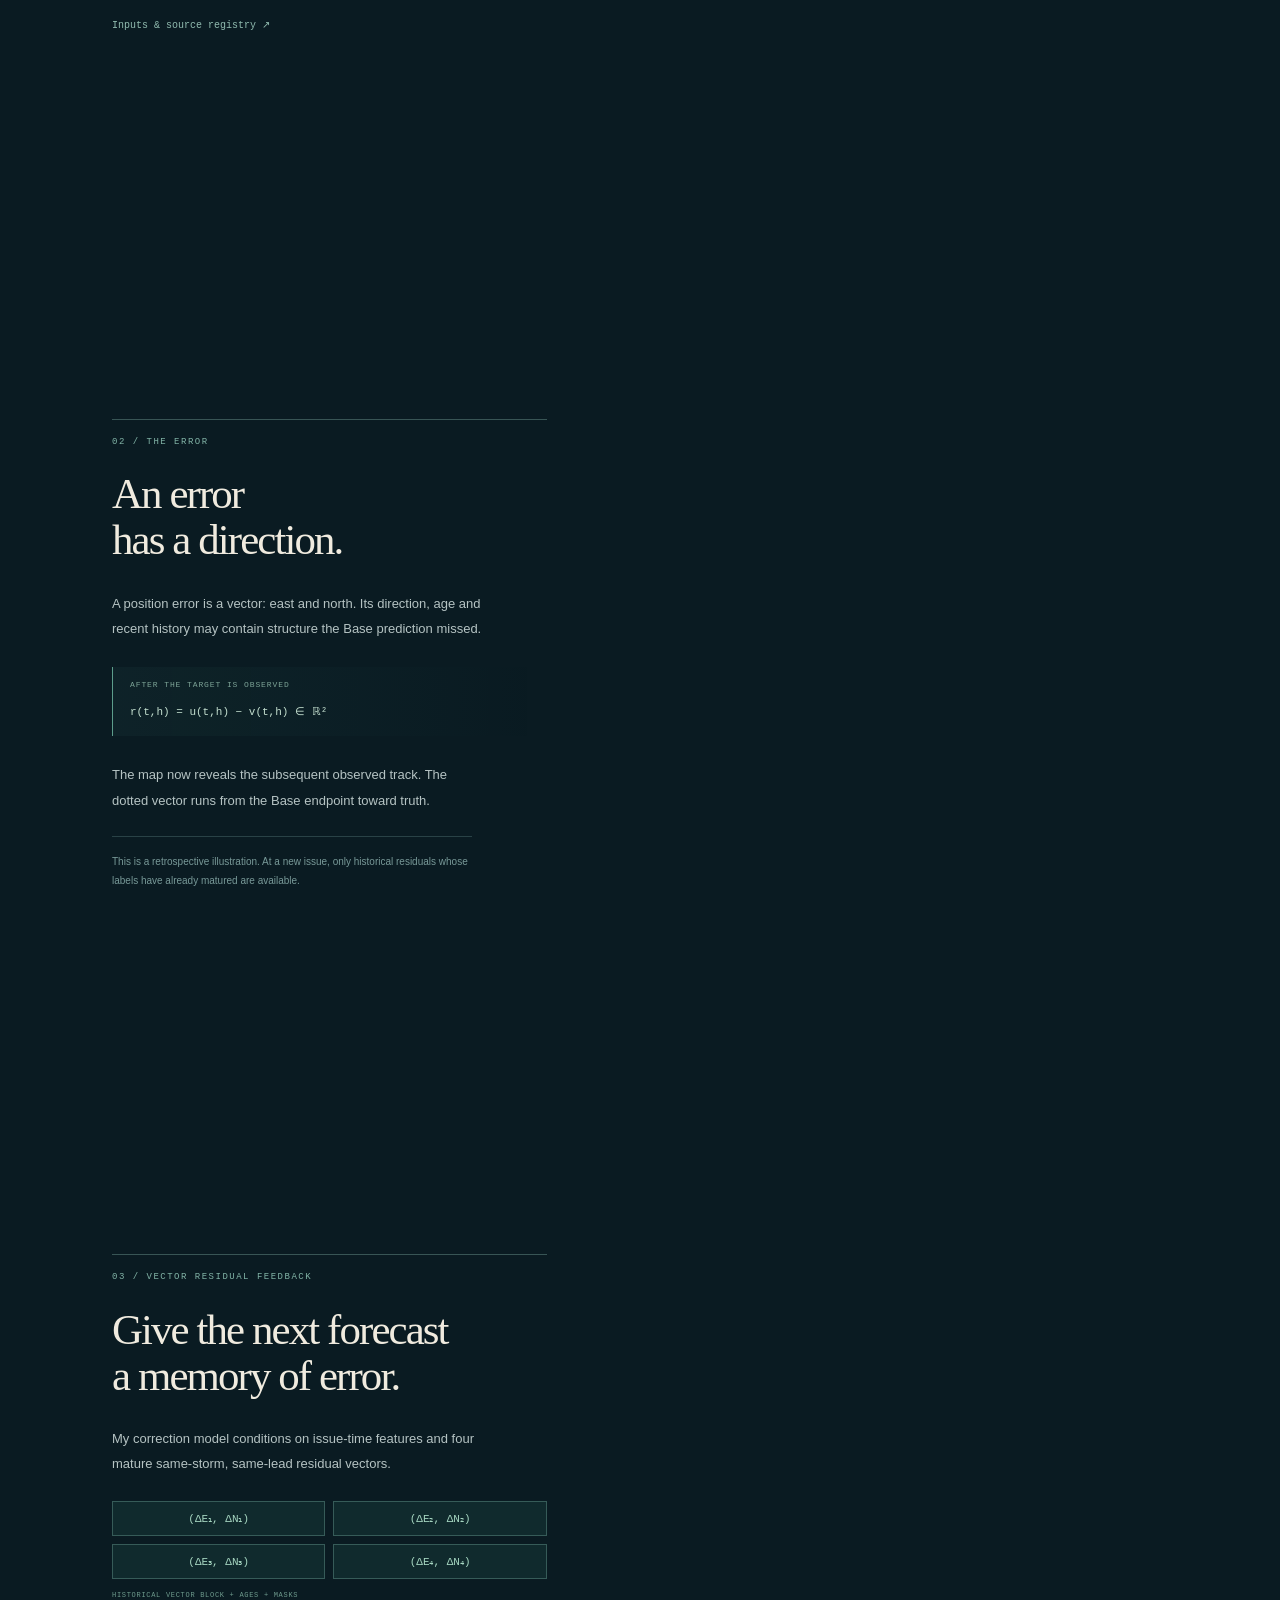
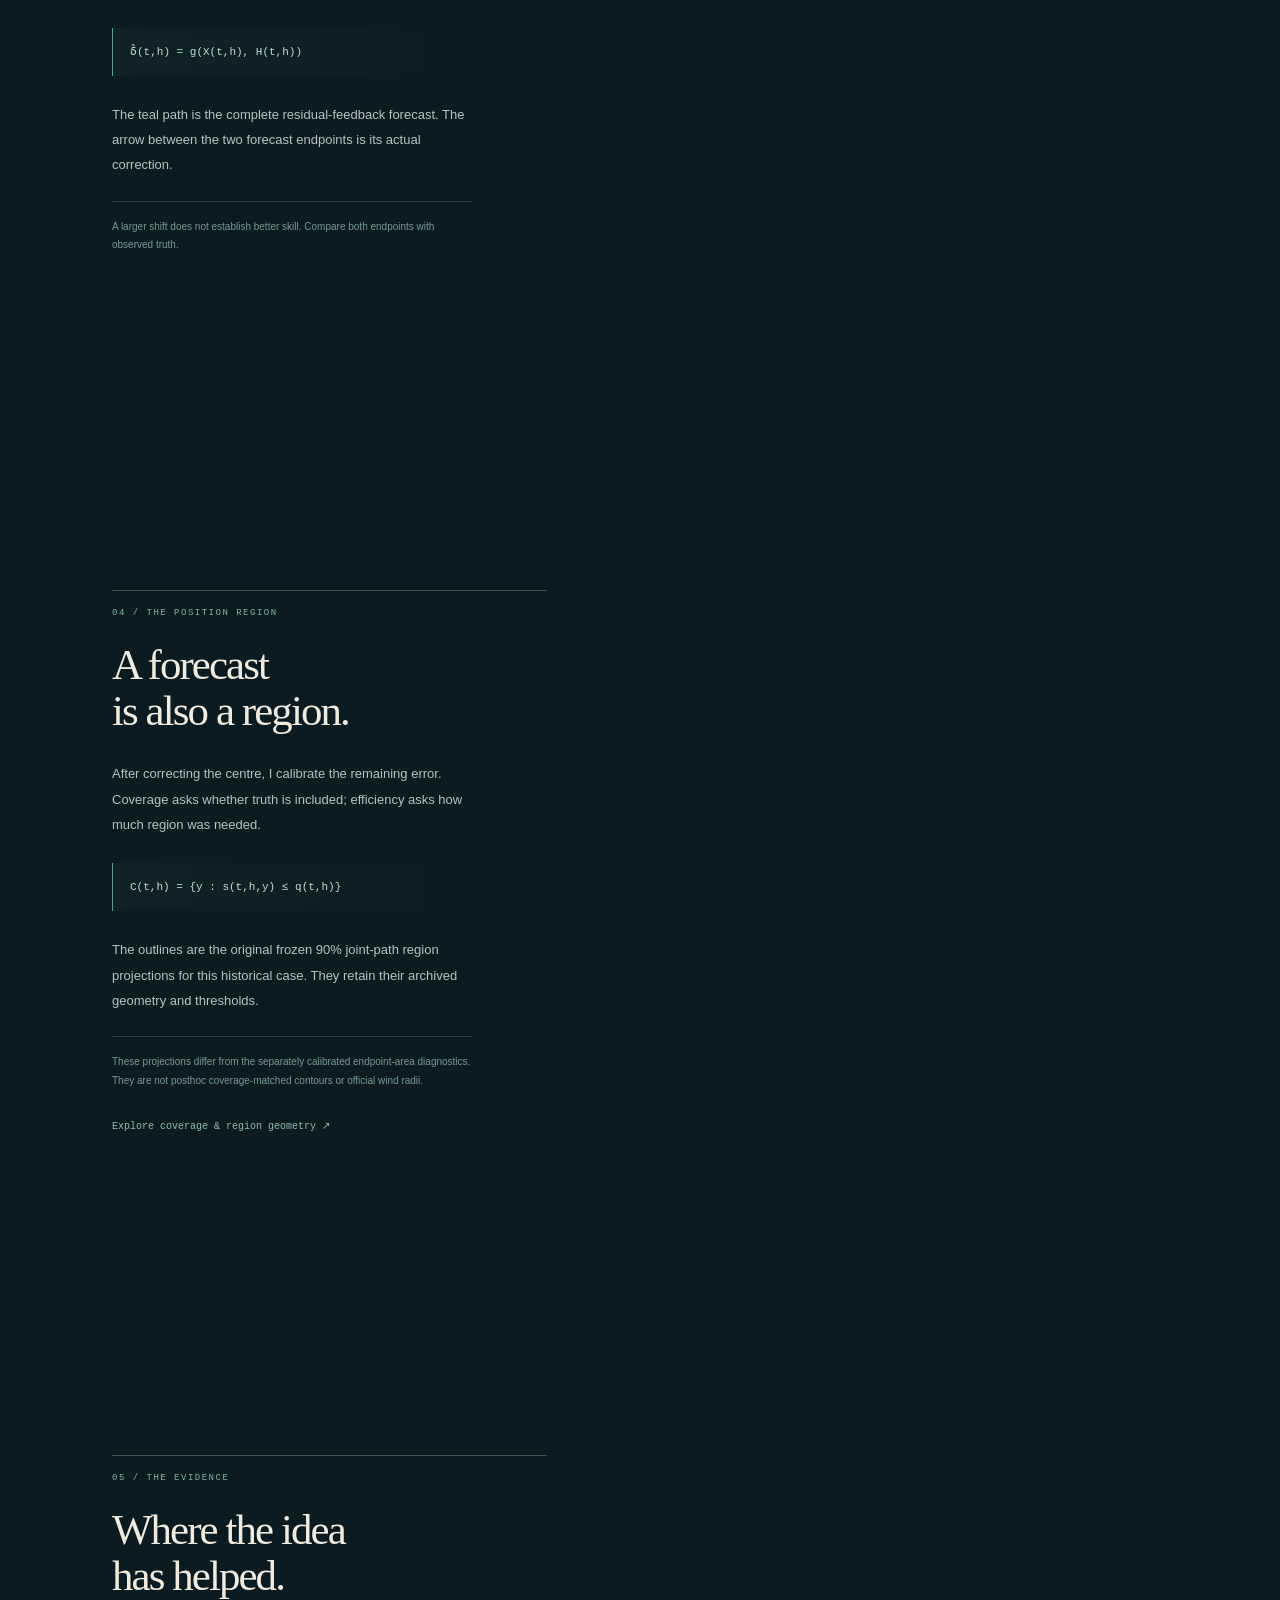
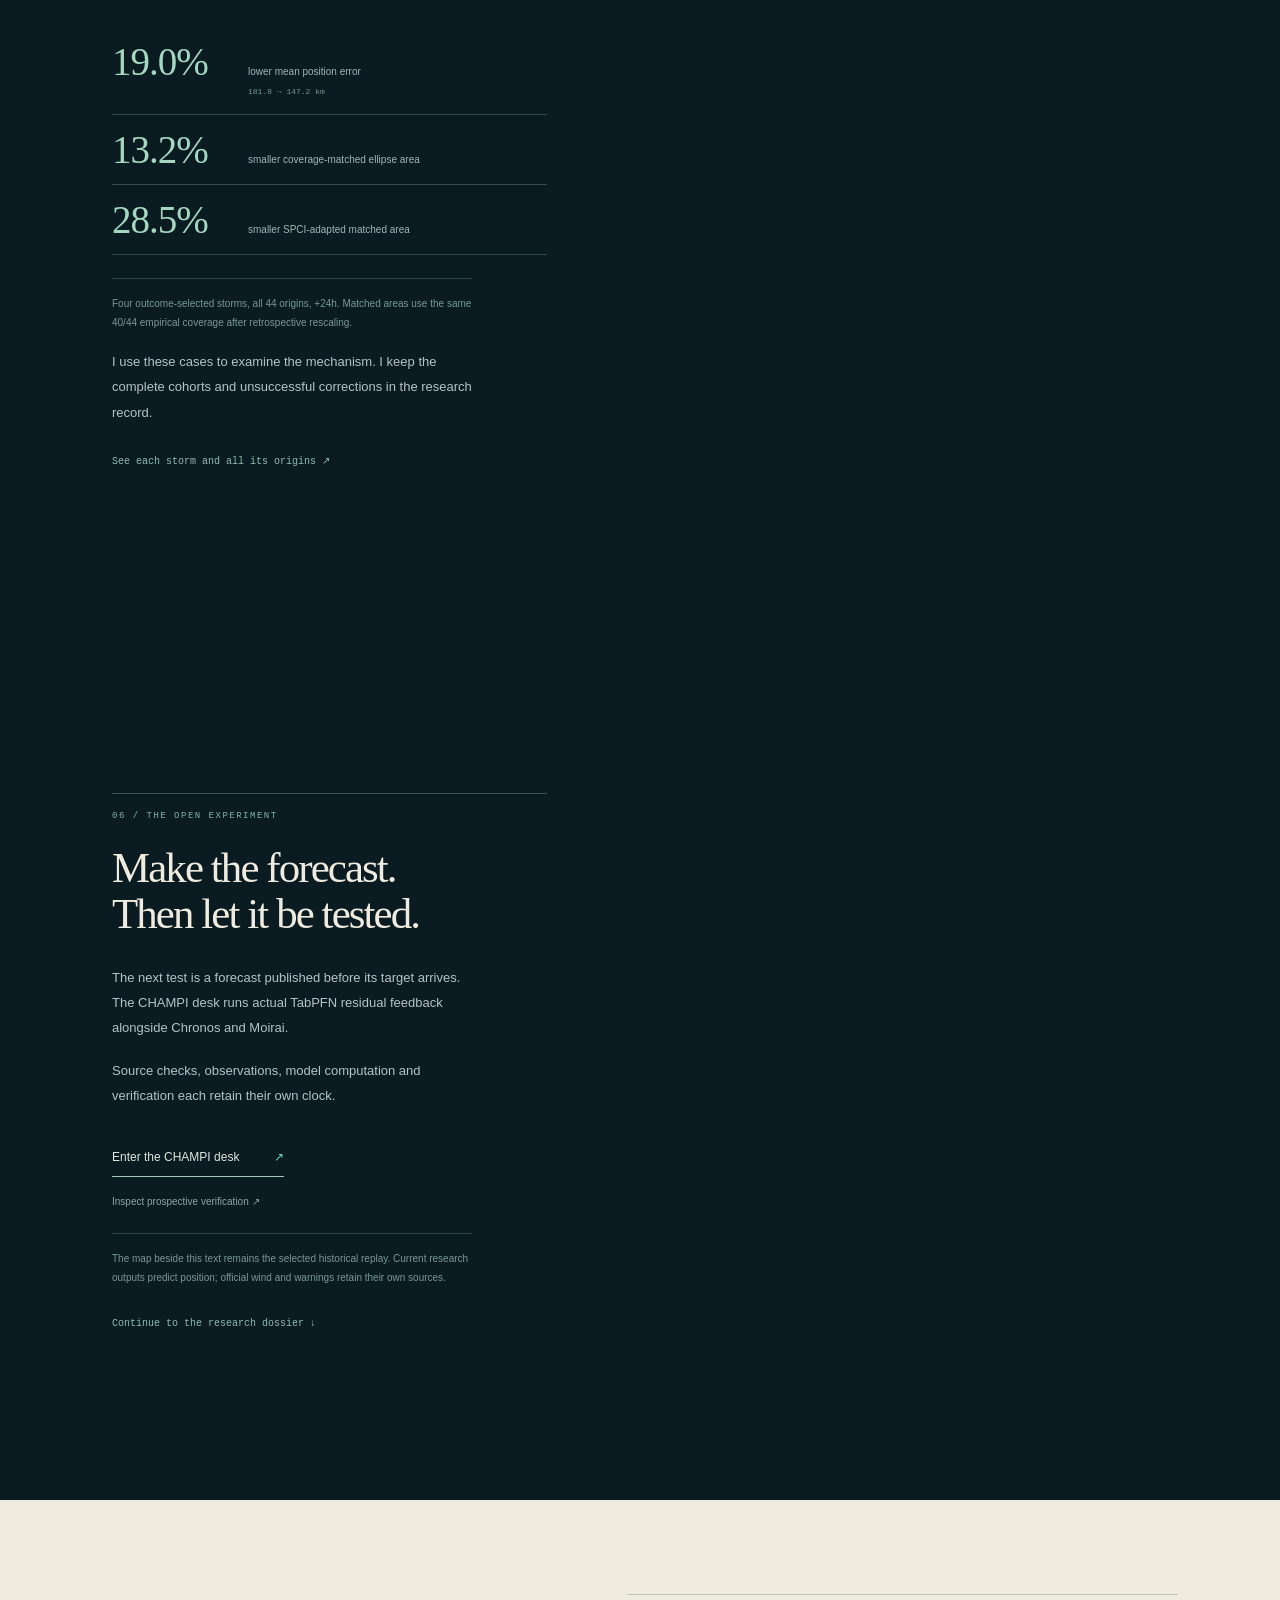
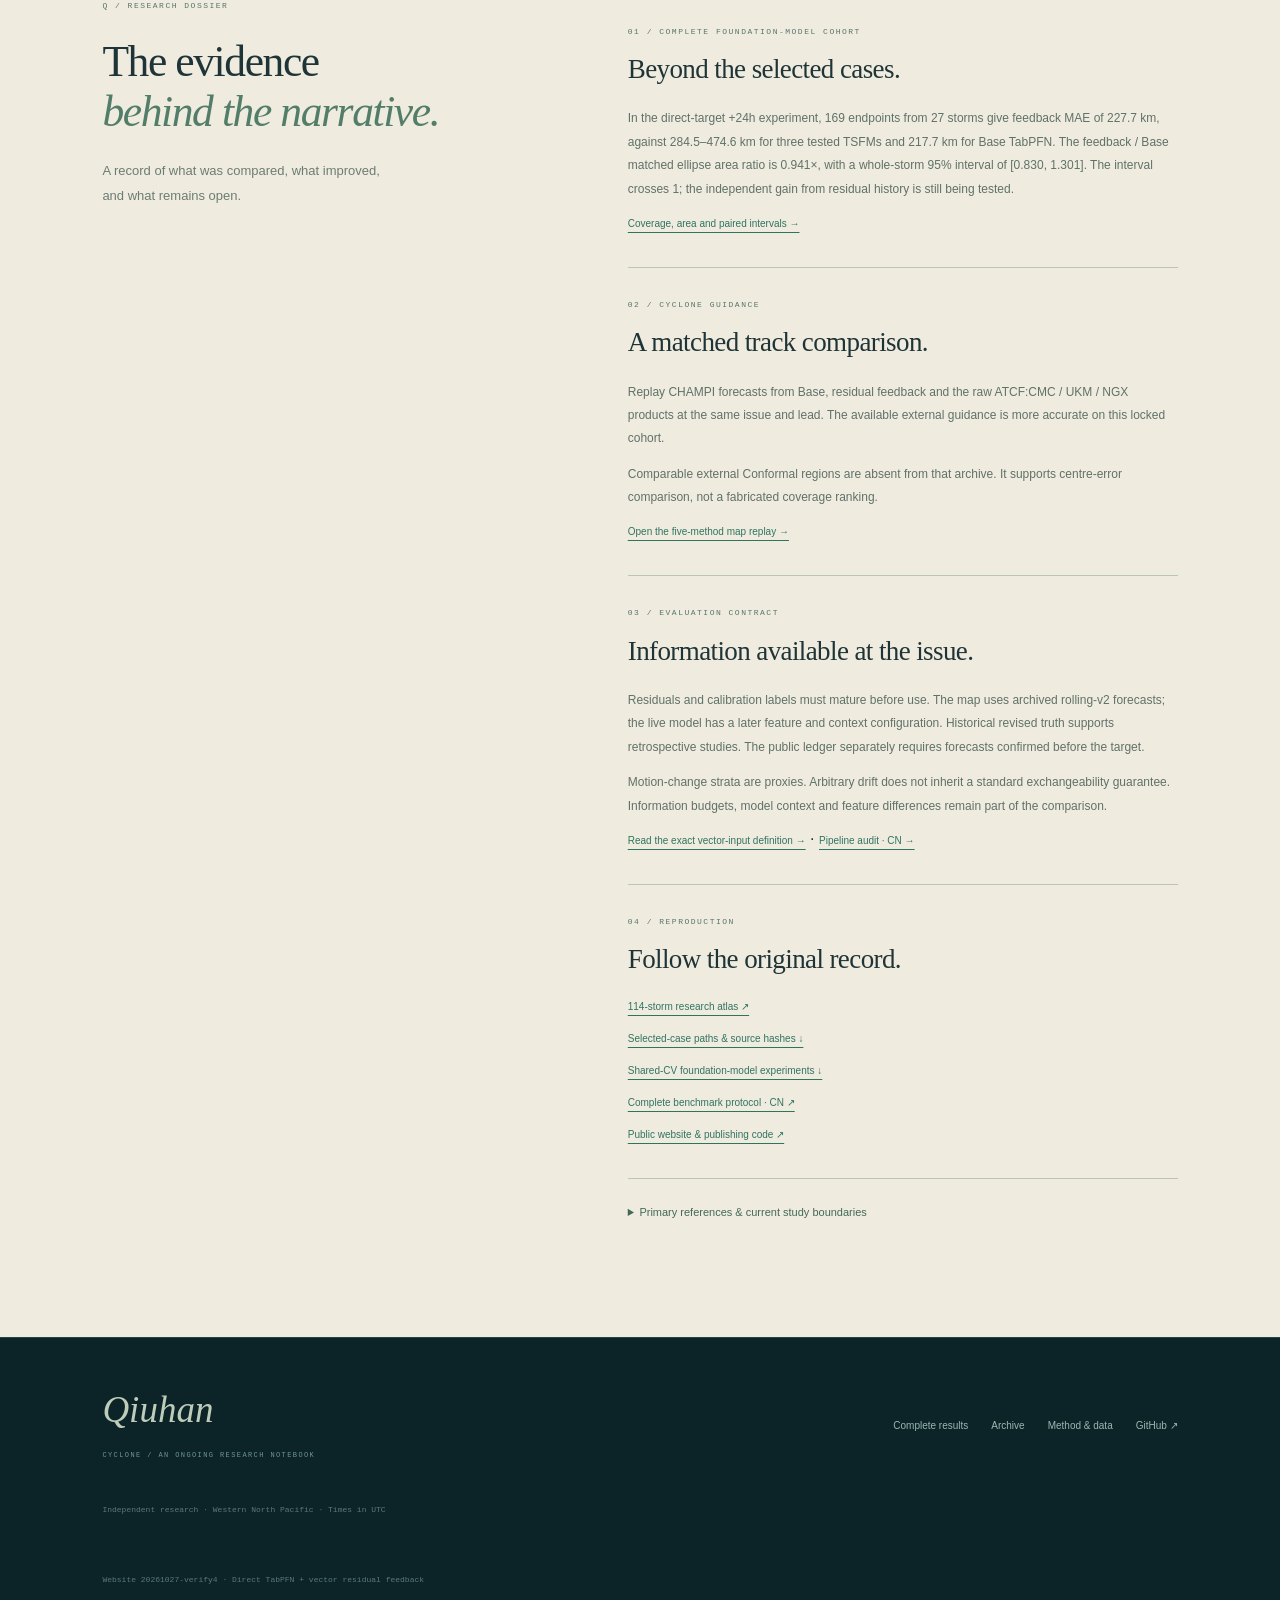
==== commit c1326c94: "Fix conformal chart selection and audit ETTh1 transfer conditions Preserve all scientific forecasts " ====
--- a/site/index.html
+++ b/site/index.html
@@ -1,6 +1,6 @@
 <!doctype html>
-<html lang="en" data-site-version="20261027-verify3">
-<head><meta charset="UTF-8"><meta name="viewport" content="width=device-width,initial-scale=1"><meta name="theme-color" content="#0a1b22"><meta name="description" content="A research notebook by Qiuhan. Explore real cyclone tracks, vector residual feedback and conformal uncertainty through a guided map narrative."><meta http-equiv="Content-Security-Policy" content="default-src 'self'; script-src 'self'; style-src 'self'; img-src 'self' data:; connect-src 'self'; object-src 'none'; base-uri 'self'"><title>CYCLONE / What the forecast leaves behind</title><link rel="icon" href="assets/mark.svg"><link rel="stylesheet" href="immersive.css?v=verify3"><script type="module" src="release-watch.mjs?v=verify3"></script></head>
+<html lang="en" data-site-version="20261027-verify4">
+<head><meta charset="UTF-8"><meta name="viewport" content="width=device-width,initial-scale=1"><meta name="theme-color" content="#0a1b22"><meta name="description" content="A research notebook by Qiuhan. Explore real cyclone tracks, vector residual feedback and conformal uncertainty through a guided map narrative."><meta http-equiv="Content-Security-Policy" content="default-src 'self'; script-src 'self'; style-src 'self'; img-src 'self' data:; connect-src 'self'; object-src 'none'; base-uri 'self'"><title>CYCLONE / What the forecast leaves behind</title><link rel="icon" href="assets/mark.svg"><link rel="stylesheet" href="immersive.css?v=verify4"><script type="module" src="release-watch.mjs?v=verify4"></script></head>
 <body class="folio-body"><div id="site-update-notice" class="site-update-notice" role="status" hidden></div>
 <a class="skip-link" href="#evidence">Skip to research evidence</a>
 <header class="folio-header"><a class="folio-brand" href="index.html"><img src="assets/mark.svg" width="28" height="28" alt=""><span>CYCLONE<small>A RESEARCH NOTEBOOK BY QIUHAN</small></span></a><nav aria-label="Research navigation"><a href="results.html">Results</a><a href="conformal-benchmark.html">Benchmarks</a><a href="algorithm-live.html">Live monitor ↗</a></nav><button id="present-toggle" class="present-toggle" disabled aria-pressed="false">Present <span>↗</span></button></header>
@@ -19,8 +19,8 @@
 </div></div>
 <section id="resources" class="research-dossier"><div class="dossier-title"><span class="paper-label">Q / RESEARCH DOSSIER</span><h2>The evidence<br><em>behind the narrative.</em></h2><p>A record of what was compared, what improved, and what remains open.</p></div><div class="dossier-body"><article><span class="paper-label">01 / COMPLETE FOUNDATION-MODEL COHORT</span><h3>Beyond the selected cases.</h3><p>In the direct-target +24h experiment, 169 endpoints from 27 storms give feedback MAE of 227.7 km, against 284.5–474.6 km for three tested TSFMs and 217.7 km for Base TabPFN. The feedback / Base matched ellipse area ratio is 0.941×, with a whole-storm 95% interval of [0.830, 1.301]. The interval crosses 1; the independent gain from residual history is still being tested.</p><a href="conformal-benchmark.html#cp-evidence">Coverage, area and paired intervals →</a></article><article><span class="paper-label">02 / CYCLONE GUIDANCE</span><h3>A matched track comparison.</h3><p>Replay CHAMPI forecasts from Base, residual feedback and the raw ATCF:CMC / UKM / NGX products at the same issue and lead. The available external guidance is more accurate on this locked cohort.</p><p>Comparable external Conformal regions are absent from that archive. It supports centre-error comparison, not a fabricated coverage ranking.</p><a href="conformal-benchmark.html#guidance-benchmark">Open the five-method map replay →</a></article><article><span class="paper-label">03 / EVALUATION CONTRACT</span><h3>Information available at the issue.</h3><p>Residuals and calibration labels must mature before use. The map uses archived rolling-v2 forecasts; the live model has a later feature and context configuration. Historical revised truth supports retrospective studies. The public ledger separately requires forecasts confirmed before the target.</p><p>Motion-change strata are proxies. Arbitrary drift does not inherit a standard exchangeability guarantee. Information budgets, model context and feature differences remain part of the comparison.</p><a href="assets/docs/DIRECT_VECTOR_FEEDBACK.md">Read the exact vector-input definition →</a> · <a href="assets/docs/C1_PIPELINE_AUDIT_CN.md">Pipeline audit · CN →</a></article><article><span class="paper-label">04 / REPRODUCTION</span><h3>Follow the original record.</h3><div class="dossier-links"><a href="research-atlas.html">114-storm research atlas ↗</a><a href="assets/feedback-showcase.json" download>Selected-case paths & source hashes ↓</a><a href="assets/tsfm-cv-sensitivity.json" download>Shared-CV foundation-model experiments ↓</a><a href="assets/docs/TSFM_CONFORMAL_BENCHMARK_CN.md">Complete benchmark protocol · CN ↗</a><a href="https://github.com/Qiuhan99/cyclone-tfm-live">Public website & publishing code ↗</a></div></article><details class="dossier-references"><summary>Primary references & current study boundaries</summary><p><b>Implementation naming.</b> The proposed method is TabPFN + Vector Residual Feedback. <a href="assets/docs/DIRECT_VECTOR_FEEDBACK.md">Current algorithm contract →</a> The active protocol is direct_vector_feedback_v1: v = f(X), r = u − v, v_RF = v + g(X, H). CV is excluded from the core method and retained only in explicitly labelled archived experiments. Raw identifiers <code>TabPFN CV-F2</code> and <code>TabPFN CV-F2 + C1</code> remain in the archived results for exact traceability.</p><p>F3 environmental steering and Regime-Gated correction are not active in the live pipeline. Unexposed seasons, controlled drift and aligned information budgets remain necessary next evaluations. The current live adapter tracks CHAMPI.</p><a href="https://arxiv.org/abs/2501.02945">Hoo et al. · From Tables to Time</a><a href="https://arxiv.org/abs/2107.07511">Angelopoulos & Bates · Conformal prediction</a><a href="https://arxiv.org/abs/2106.00170">Gibbs & Candès · Adaptive conformal inference</a><p>These sources motivate the research; their model configurations and theoretical guarantees are not attributed to this implementation.</p></details></div></section>
 </main>
-<footer class="folio-footer"><div class="footer-signature">Qiuhan<span>CYCLONE / AN ONGOING RESEARCH NOTEBOOK</span></div><nav aria-label="Archive links"><a href="results.html">Complete results</a><a href="research.html">Archive</a><a href="champi-pipeline.html">Method & data</a><a href="https://github.com/Qiuhan99/cyclone-tfm-live">GitHub ↗</a></nav><small>Independent research · Western North Pacific · Times in UTC</small><small class="site-version">Website 20261027-verify3 · Direct TabPFN + vector residual feedback</small></footer>
+<footer class="folio-footer"><div class="footer-signature">Qiuhan<span>CYCLONE / AN ONGOING RESEARCH NOTEBOOK</span></div><nav aria-label="Archive links"><a href="results.html">Complete results</a><a href="research.html">Archive</a><a href="champi-pipeline.html">Method & data</a><a href="https://github.com/Qiuhan99/cyclone-tfm-live">GitHub ↗</a></nav><small>Independent research · Western North Pacific · Times in UTC</small><small class="site-version">Website 20261027-verify4 · Direct TabPFN + vector residual feedback</small></footer>
 <div id="present-dock" class="present-dock" aria-label="Presentation controls" hidden><button id="present-prev" aria-label="Previous chapter">←</button><span id="present-position">00 / 06</span><button id="present-next" aria-label="Next chapter">→</button><span class="present-hint">Arrow keys · Esc to exit</span><button id="present-exit">Exit</button></div>
 <noscript><p class="no-script">The complete research text is available without JavaScript. Enable JavaScript for the archived map and presentation controls, or <a href="results.html">open the results</a>.</p></noscript>
-<script type="module" src="immersive.mjs?v=verify3"></script>
+<script type="module" src="immersive.mjs?v=verify4"></script>
 </body></html>
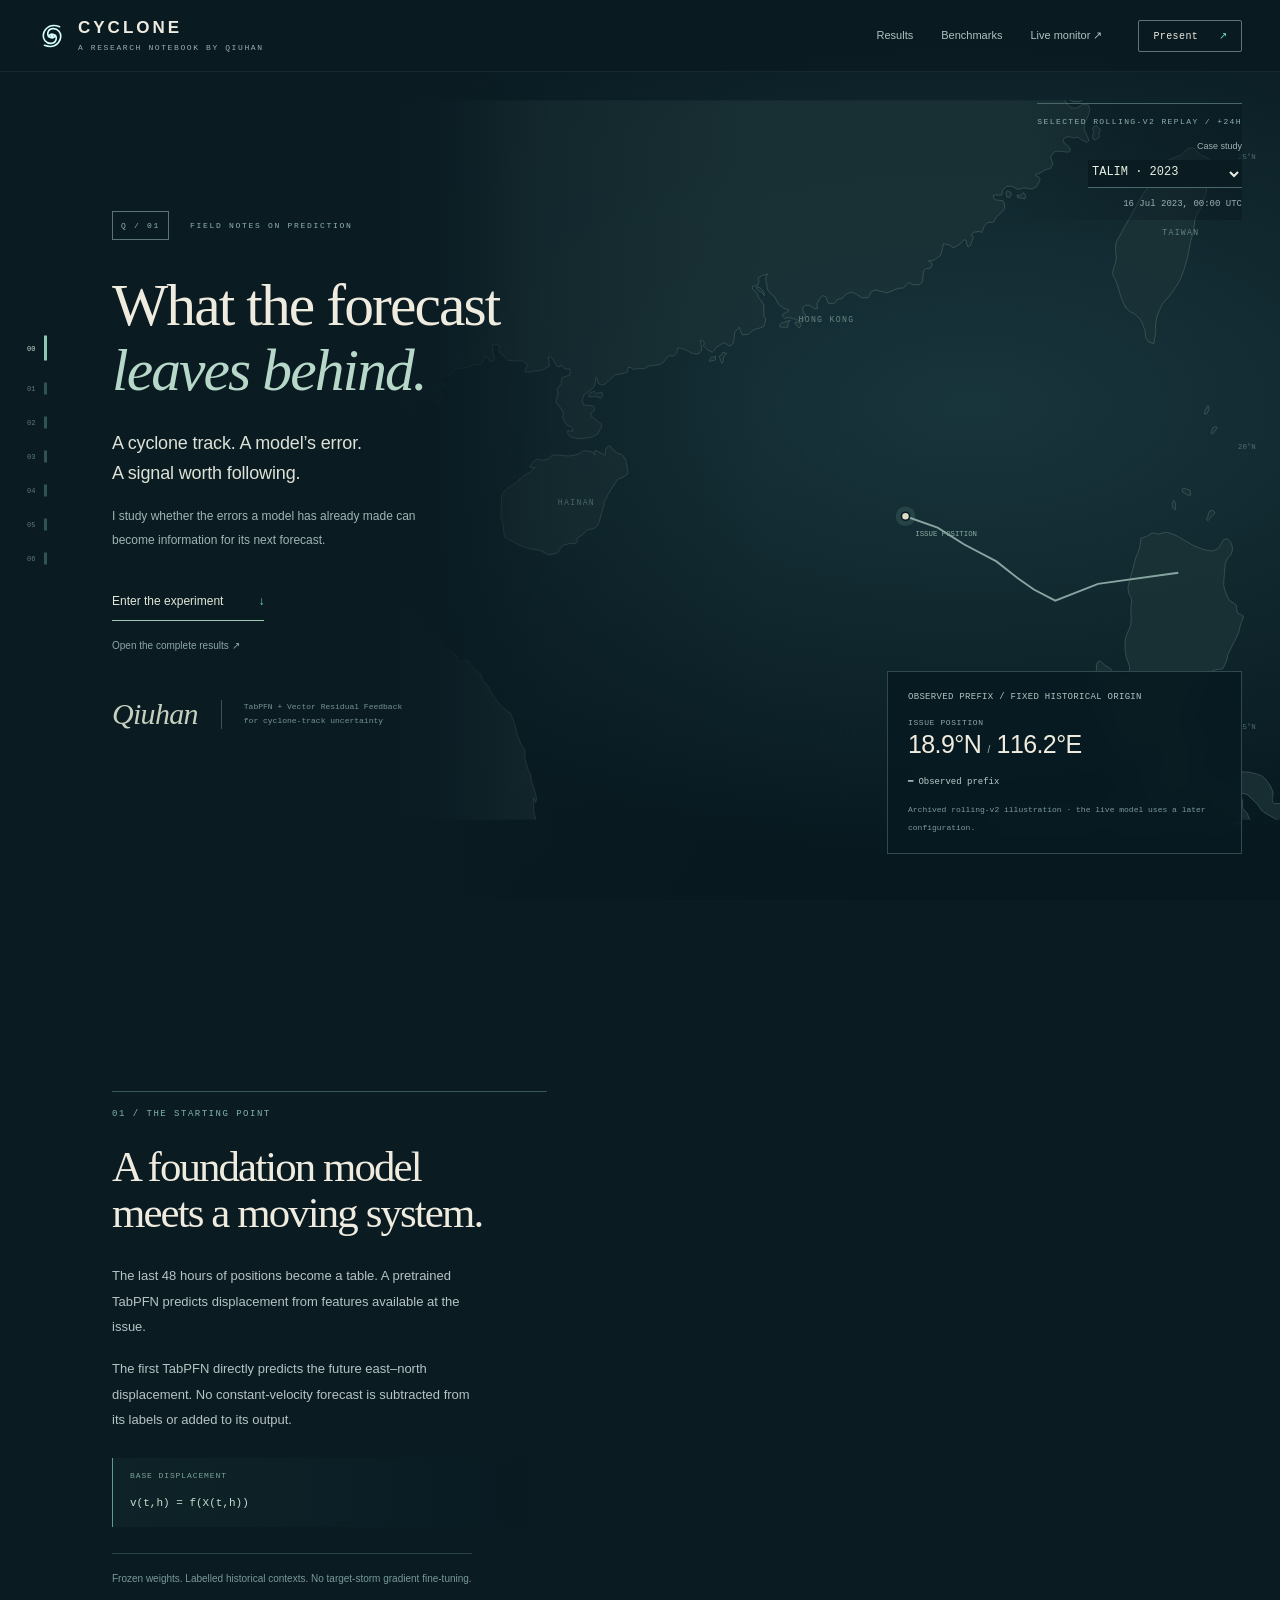
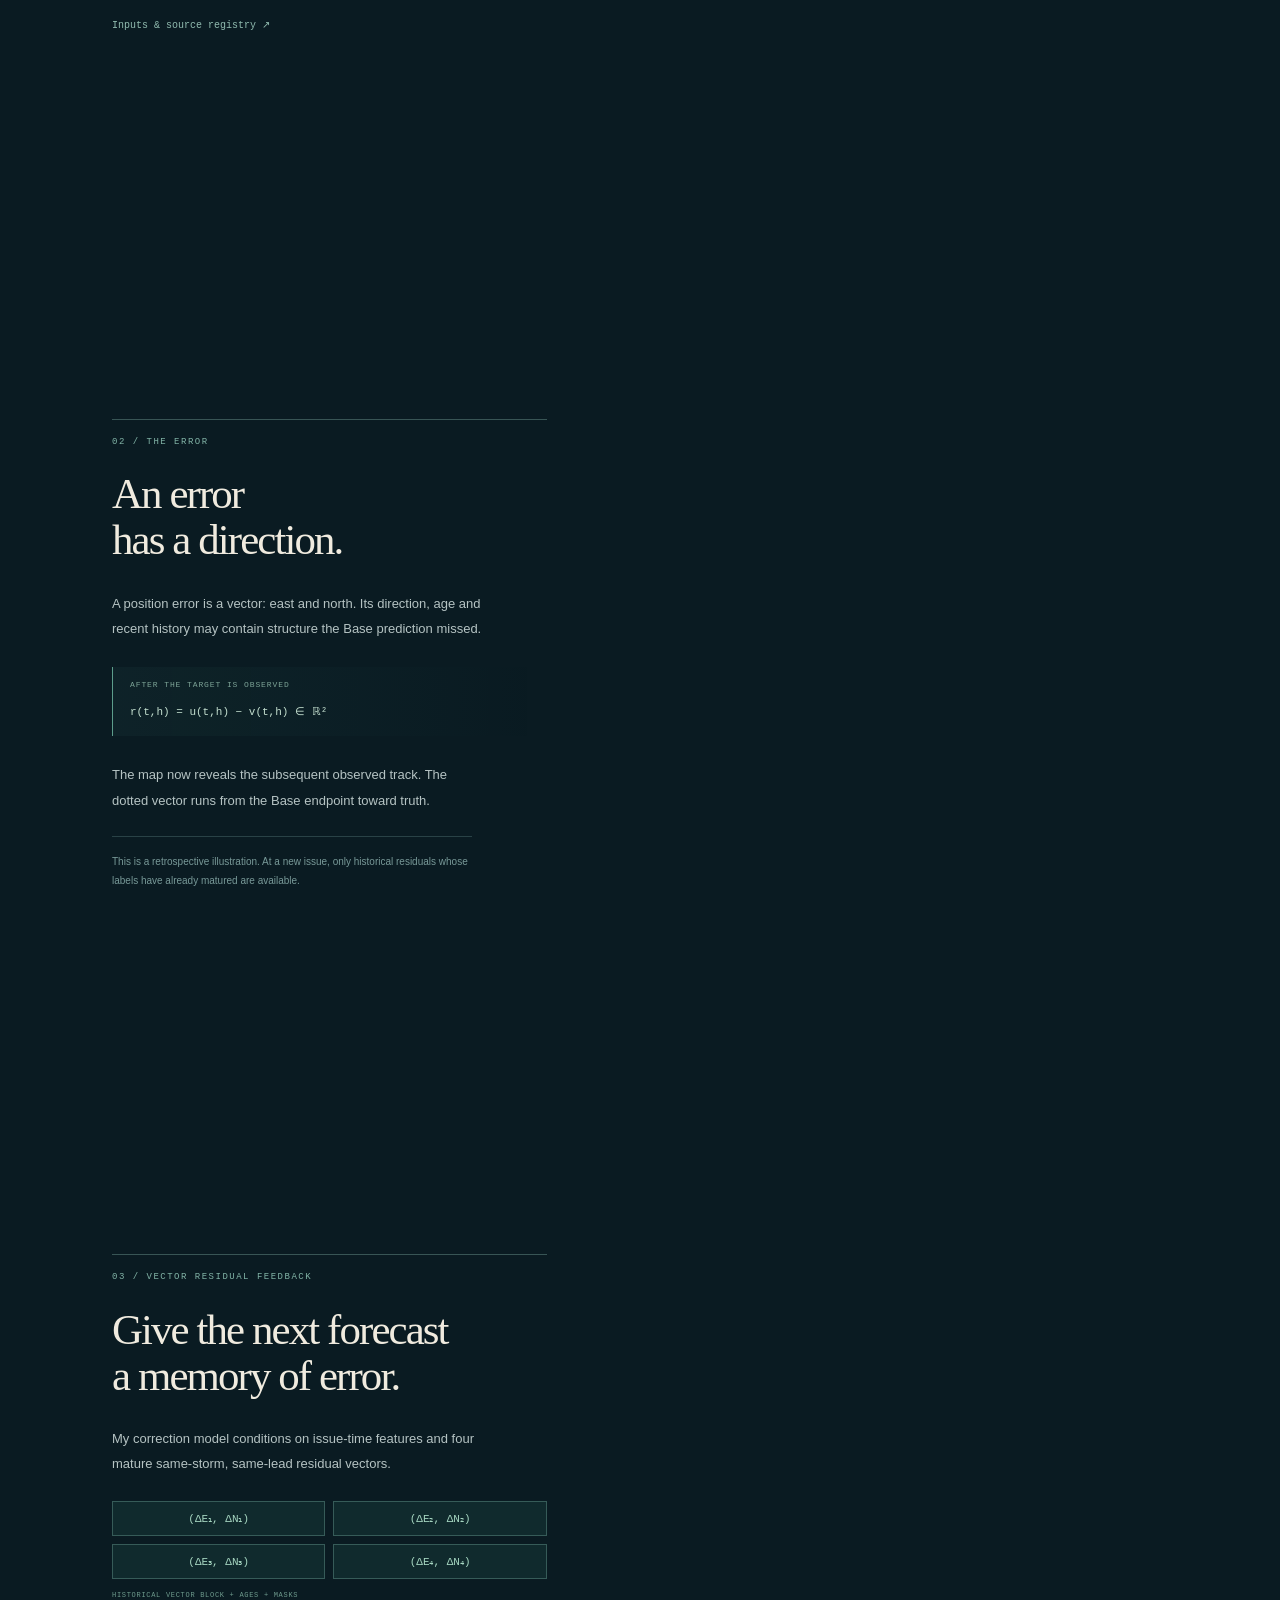
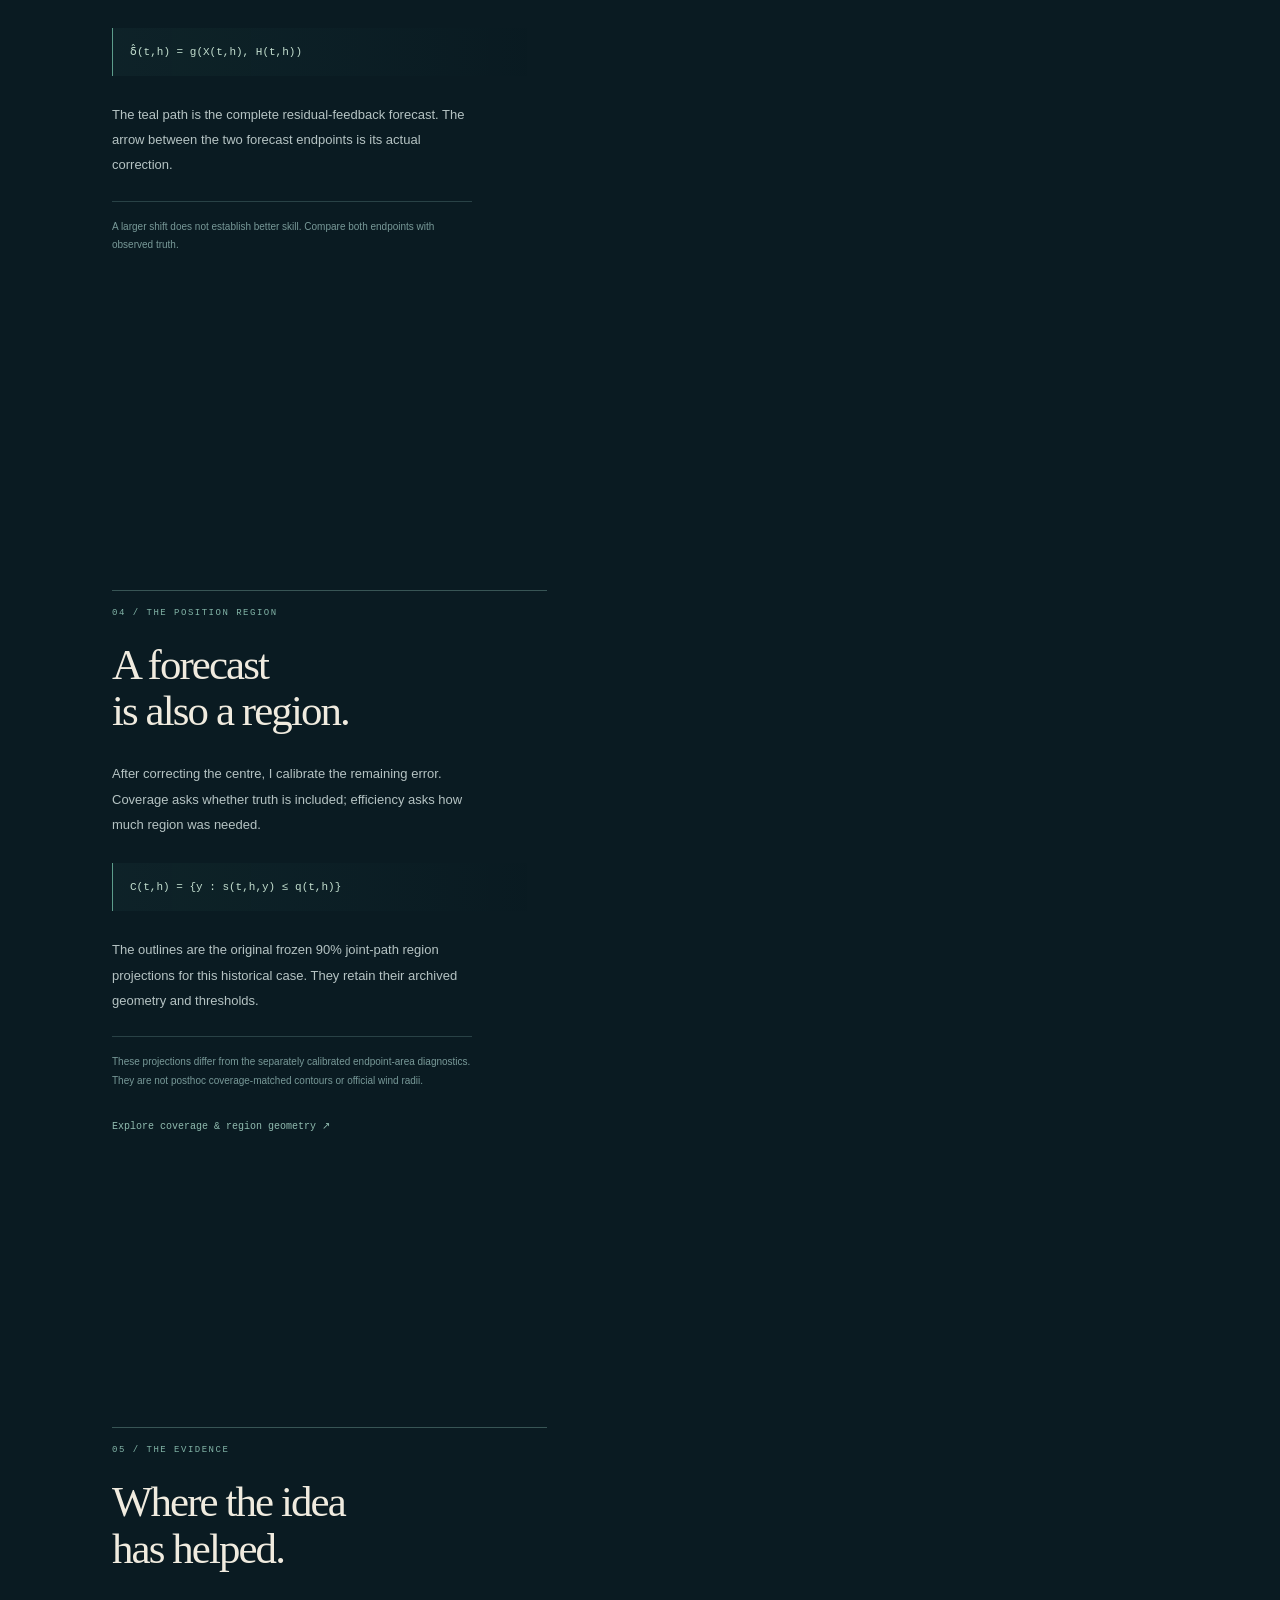
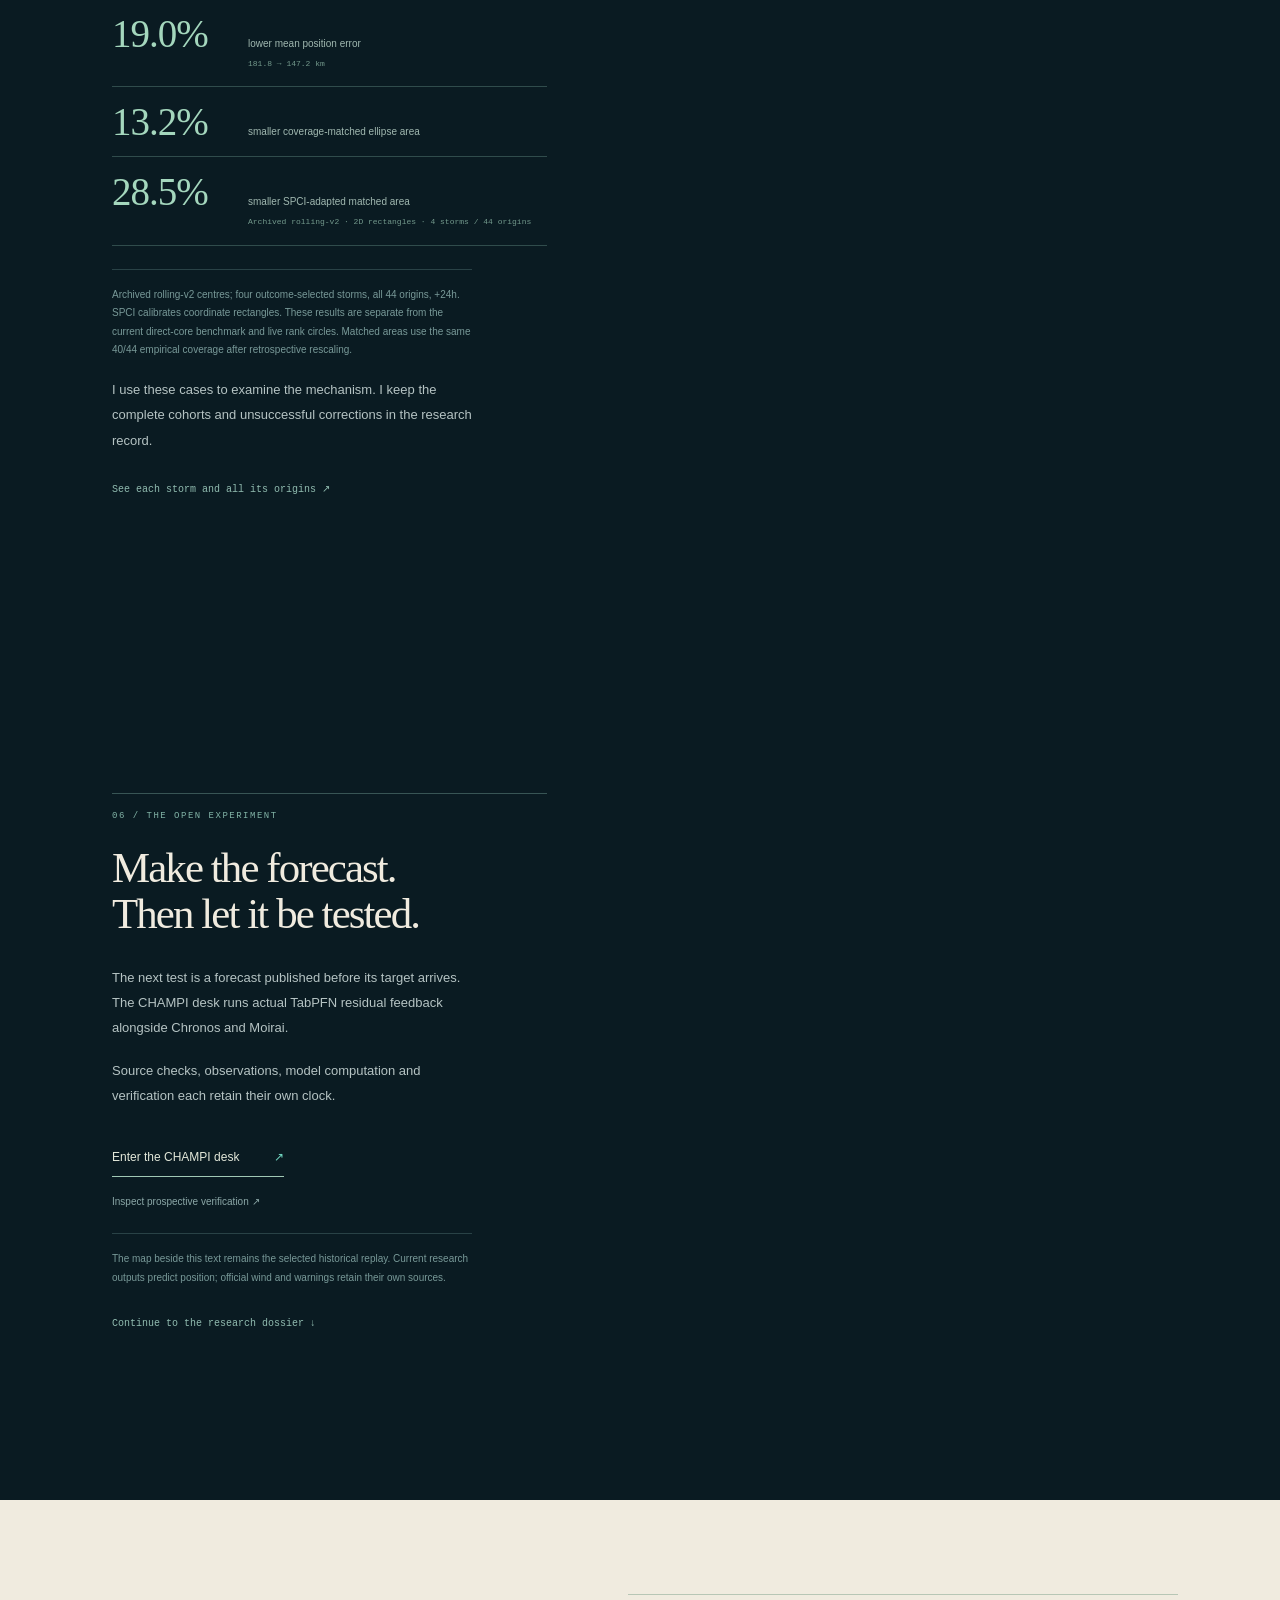
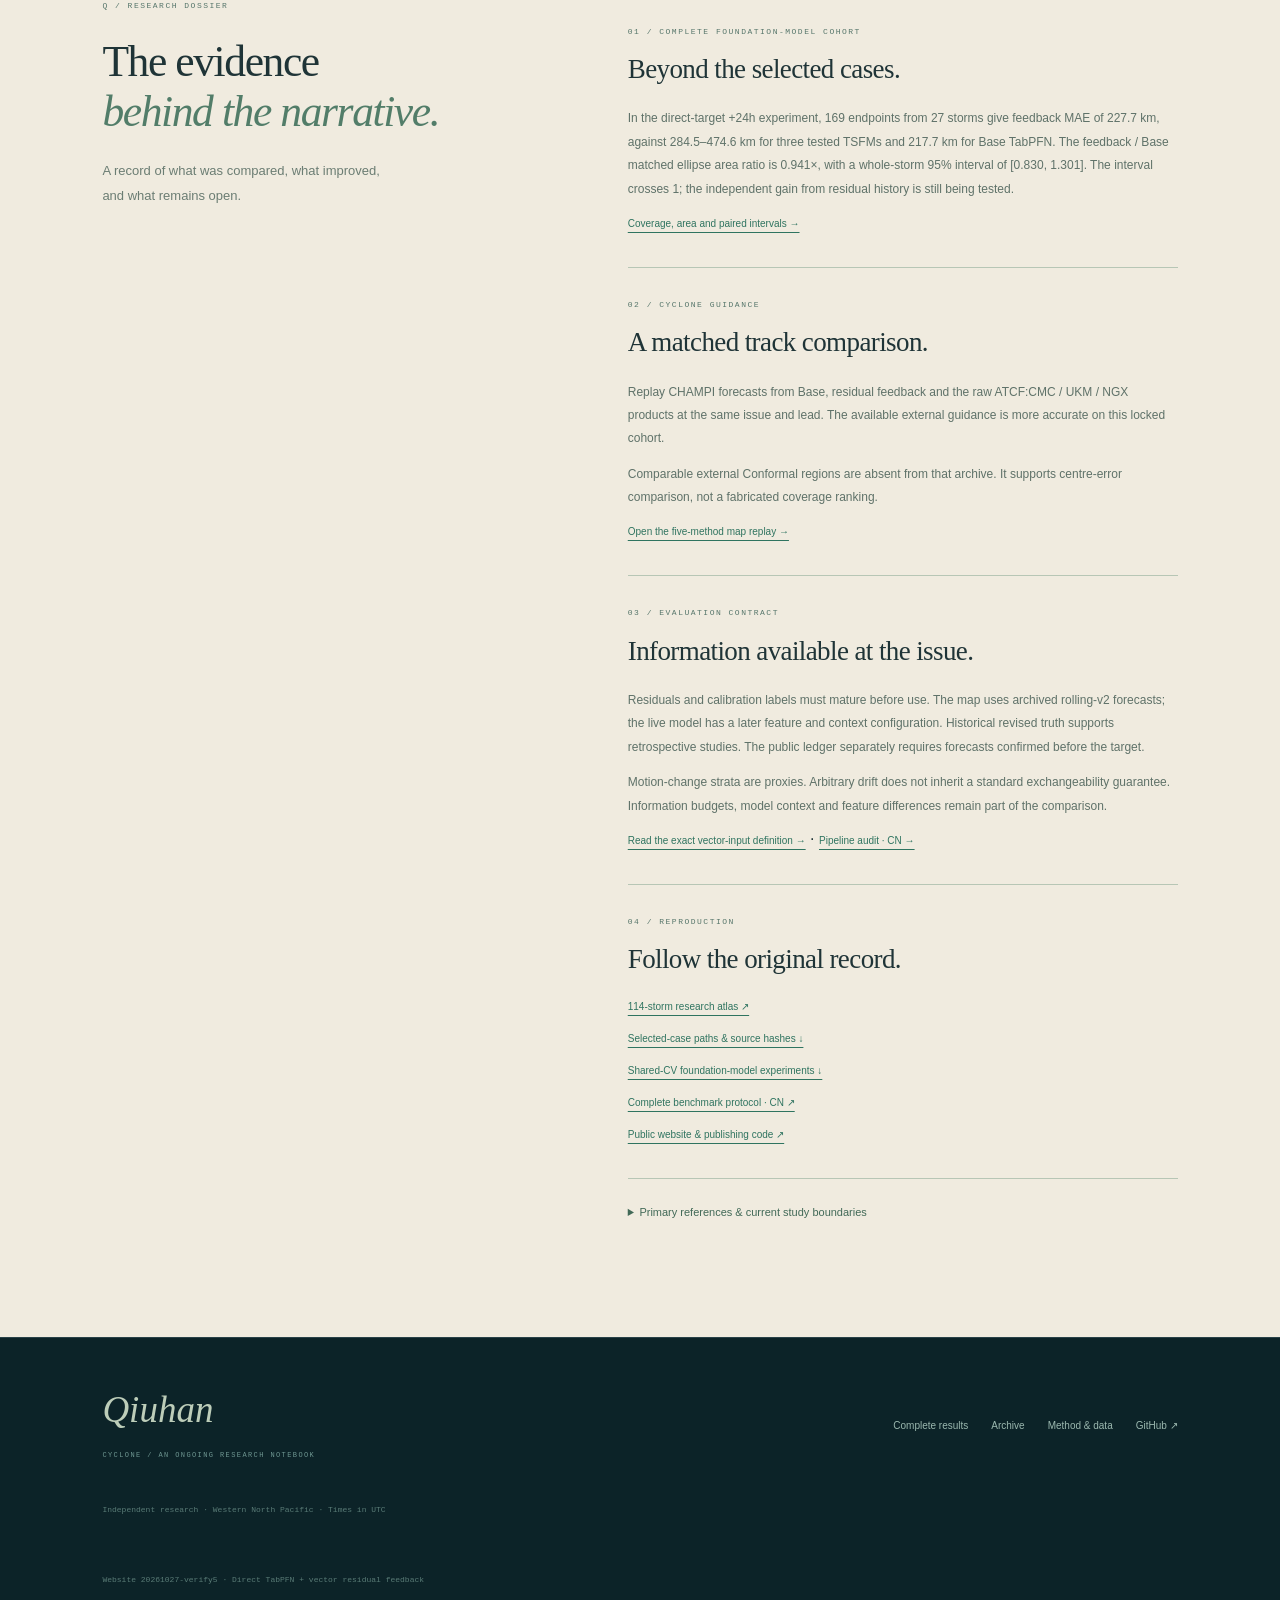
==== commit d5fd66d4: "Separate live rank-circle diagnostics from archived SPCI evidence Show issued CHAMPI cycle times, or" ====
--- a/site/index.html
+++ b/site/index.html
@@ -1,6 +1,6 @@
 <!doctype html>
-<html lang="en" data-site-version="20261027-verify4">
-<head><meta charset="UTF-8"><meta name="viewport" content="width=device-width,initial-scale=1"><meta name="theme-color" content="#0a1b22"><meta name="description" content="A research notebook by Qiuhan. Explore real cyclone tracks, vector residual feedback and conformal uncertainty through a guided map narrative."><meta http-equiv="Content-Security-Policy" content="default-src 'self'; script-src 'self'; style-src 'self'; img-src 'self' data:; connect-src 'self'; object-src 'none'; base-uri 'self'"><title>CYCLONE / What the forecast leaves behind</title><link rel="icon" href="assets/mark.svg"><link rel="stylesheet" href="immersive.css?v=verify4"><script type="module" src="release-watch.mjs?v=verify4"></script></head>
+<html lang="en" data-site-version="20261027-verify5">
+<head><meta charset="UTF-8"><meta name="viewport" content="width=device-width,initial-scale=1"><meta name="theme-color" content="#0a1b22"><meta name="description" content="A research notebook by Qiuhan. Explore real cyclone tracks, vector residual feedback and conformal uncertainty through a guided map narrative."><meta http-equiv="Content-Security-Policy" content="default-src 'self'; script-src 'self'; style-src 'self'; img-src 'self' data:; connect-src 'self'; object-src 'none'; base-uri 'self'"><title>CYCLONE / What the forecast leaves behind</title><link rel="icon" href="assets/mark.svg"><link rel="stylesheet" href="immersive.css?v=verify5"><script type="module" src="release-watch.mjs?v=verify5"></script></head>
 <body class="folio-body"><div id="site-update-notice" class="site-update-notice" role="status" hidden></div>
 <a class="skip-link" href="#evidence">Skip to research evidence</a>
 <header class="folio-header"><a class="folio-brand" href="index.html"><img src="assets/mark.svg" width="28" height="28" alt=""><span>CYCLONE<small>A RESEARCH NOTEBOOK BY QIUHAN</small></span></a><nav aria-label="Research navigation"><a href="results.html">Results</a><a href="conformal-benchmark.html">Benchmarks</a><a href="algorithm-live.html">Live monitor ↗</a></nav><button id="present-toggle" class="present-toggle" disabled aria-pressed="false">Present <span>↗</span></button></header>
@@ -14,13 +14,13 @@
 <section id="residual" class="story-chapter" data-step="2"><div class="chapter-inner"><span class="chapter-label">02 / THE ERROR</span><h2>An error<br>has a direction.</h2><p>A position error is a vector: east and north. Its direction, age and recent history may contain structure the Base prediction missed.</p><div class="notebook-equation"><small>AFTER THE TARGET IS OBSERVED</small><code>r(t,h) = u(t,h) − v(t,h) ∈ ℝ²</code></div><p>The map now reveals the subsequent observed track. The dotted vector runs from the Base endpoint toward truth.</p><p class="margin-note">This is a retrospective illustration. At a new issue, only historical residuals whose labels have already matured are available.</p></div></section>
 <section id="demonstration" class="story-chapter" data-step="3"><div class="chapter-inner"><span class="chapter-label">03 / VECTOR RESIDUAL FEEDBACK</span><h2>Give the next forecast<br>a memory of error.</h2><p>My correction model conditions on issue-time features and four mature same-storm, same-lead residual vectors.</p><div class="residual-schema" aria-label="Input schema, not observed residual values"><span>(ΔE₁, ΔN₁)</span><span>(ΔE₂, ΔN₂)</span><span>(ΔE₃, ΔN₃)</span><span>(ΔE₄, ΔN₄)</span><small>HISTORICAL VECTOR BLOCK + AGES + MASKS</small></div><div class="notebook-equation"><code>δ̂(t,h) = g(X(t,h), H(t,h))</code></div><p>The teal path is the complete residual-feedback forecast. The arrow between the two forecast endpoints is its actual correction.</p><p class="margin-note">A larger shift does not establish better skill. Compare both endpoints with observed truth.</p></div></section>
 <section id="uncertainty" class="story-chapter" data-step="4"><div class="chapter-inner"><span class="chapter-label">04 / THE POSITION REGION</span><h2>A forecast<br>is also a region.</h2><p>After correcting the centre, I calibrate the remaining error. Coverage asks whether truth is included; efficiency asks how much region was needed.</p><div class="notebook-equation"><code>C(t,h) = {y : s(t,h,y) ≤ q(t,h)}</code></div><p>The outlines are the original frozen 90% joint-path region projections for this historical case. They retain their archived geometry and thresholds.</p><p class="margin-note">These projections differ from the separately calibrated endpoint-area diagnostics. They are not posthoc coverage-matched contours or official wind radii.</p><a class="chapter-source" href="conformal-benchmark.html#cp-evidence">Explore coverage & region geometry ↗</a></div></section>
-<section id="evidence" class="story-chapter evidence-chapter" data-step="5"><div class="chapter-inner"><span class="chapter-label">05 / THE EVIDENCE</span><h2>Where the idea<br>has helped.</h2><div id="story-evidence" class="story-evidence"><p>Loading the selected-cohort evidence…</p></div><p class="margin-note">Four outcome-selected storms, all 44 origins, +24h. Matched areas use the same 40/44 empirical coverage after retrospective rescaling.</p><p>I use these cases to examine the mechanism. I keep the complete cohorts and unsuccessful corrections in the research record.</p><a class="chapter-source" href="results.html">See each storm and all its origins ↗</a></div></section>
+<section id="evidence" class="story-chapter evidence-chapter" data-step="5"><div class="chapter-inner"><span class="chapter-label">05 / THE EVIDENCE</span><h2>Where the idea<br>has helped.</h2><div id="story-evidence" class="story-evidence"><p>Loading the selected-cohort evidence…</p></div><p class="margin-note">Archived rolling-v2 centres; four outcome-selected storms, all 44 origins, +24h. SPCI calibrates coordinate rectangles. These results are separate from the current direct-core benchmark and live rank circles. Matched areas use the same 40/44 empirical coverage after retrospective rescaling.</p><p>I use these cases to examine the mechanism. I keep the complete cohorts and unsuccessful corrections in the research record.</p><a class="chapter-source" href="results.html">See each storm and all its origins ↗</a></div></section>
 <section id="protocol" class="story-chapter final-chapter" data-step="6"><div class="chapter-inner"><span class="chapter-label">06 / THE OPEN EXPERIMENT</span><h2>Make the forecast.<br>Then let it be tested.</h2><p>The next test is a forecast published before its target arrives. The CHAMPI desk runs actual TabPFN residual feedback alongside Chronos and Moirai.</p><p>Source checks, observations, model computation and verification each retain their own clock.</p><div class="opening-links"><a class="folio-link" href="champi.html">Enter the CHAMPI desk <span>↗</span></a><a class="quiet-link" href="algorithm-live.html#verification">Inspect prospective verification ↗</a></div><p class="margin-note">The map beside this text remains the selected historical replay. Current research outputs predict position; official wind and warnings retain their own sources.</p><a class="chapter-source" href="#resources">Continue to the research dossier ↓</a></div></section>
 </div></div>
 <section id="resources" class="research-dossier"><div class="dossier-title"><span class="paper-label">Q / RESEARCH DOSSIER</span><h2>The evidence<br><em>behind the narrative.</em></h2><p>A record of what was compared, what improved, and what remains open.</p></div><div class="dossier-body"><article><span class="paper-label">01 / COMPLETE FOUNDATION-MODEL COHORT</span><h3>Beyond the selected cases.</h3><p>In the direct-target +24h experiment, 169 endpoints from 27 storms give feedback MAE of 227.7 km, against 284.5–474.6 km for three tested TSFMs and 217.7 km for Base TabPFN. The feedback / Base matched ellipse area ratio is 0.941×, with a whole-storm 95% interval of [0.830, 1.301]. The interval crosses 1; the independent gain from residual history is still being tested.</p><a href="conformal-benchmark.html#cp-evidence">Coverage, area and paired intervals →</a></article><article><span class="paper-label">02 / CYCLONE GUIDANCE</span><h3>A matched track comparison.</h3><p>Replay CHAMPI forecasts from Base, residual feedback and the raw ATCF:CMC / UKM / NGX products at the same issue and lead. The available external guidance is more accurate on this locked cohort.</p><p>Comparable external Conformal regions are absent from that archive. It supports centre-error comparison, not a fabricated coverage ranking.</p><a href="conformal-benchmark.html#guidance-benchmark">Open the five-method map replay →</a></article><article><span class="paper-label">03 / EVALUATION CONTRACT</span><h3>Information available at the issue.</h3><p>Residuals and calibration labels must mature before use. The map uses archived rolling-v2 forecasts; the live model has a later feature and context configuration. Historical revised truth supports retrospective studies. The public ledger separately requires forecasts confirmed before the target.</p><p>Motion-change strata are proxies. Arbitrary drift does not inherit a standard exchangeability guarantee. Information budgets, model context and feature differences remain part of the comparison.</p><a href="assets/docs/DIRECT_VECTOR_FEEDBACK.md">Read the exact vector-input definition →</a> · <a href="assets/docs/C1_PIPELINE_AUDIT_CN.md">Pipeline audit · CN →</a></article><article><span class="paper-label">04 / REPRODUCTION</span><h3>Follow the original record.</h3><div class="dossier-links"><a href="research-atlas.html">114-storm research atlas ↗</a><a href="assets/feedback-showcase.json" download>Selected-case paths & source hashes ↓</a><a href="assets/tsfm-cv-sensitivity.json" download>Shared-CV foundation-model experiments ↓</a><a href="assets/docs/TSFM_CONFORMAL_BENCHMARK_CN.md">Complete benchmark protocol · CN ↗</a><a href="https://github.com/Qiuhan99/cyclone-tfm-live">Public website & publishing code ↗</a></div></article><details class="dossier-references"><summary>Primary references & current study boundaries</summary><p><b>Implementation naming.</b> The proposed method is TabPFN + Vector Residual Feedback. <a href="assets/docs/DIRECT_VECTOR_FEEDBACK.md">Current algorithm contract →</a> The active protocol is direct_vector_feedback_v1: v = f(X), r = u − v, v_RF = v + g(X, H). CV is excluded from the core method and retained only in explicitly labelled archived experiments. Raw identifiers <code>TabPFN CV-F2</code> and <code>TabPFN CV-F2 + C1</code> remain in the archived results for exact traceability.</p><p>F3 environmental steering and Regime-Gated correction are not active in the live pipeline. Unexposed seasons, controlled drift and aligned information budgets remain necessary next evaluations. The current live adapter tracks CHAMPI.</p><a href="https://arxiv.org/abs/2501.02945">Hoo et al. · From Tables to Time</a><a href="https://arxiv.org/abs/2107.07511">Angelopoulos & Bates · Conformal prediction</a><a href="https://arxiv.org/abs/2106.00170">Gibbs & Candès · Adaptive conformal inference</a><p>These sources motivate the research; their model configurations and theoretical guarantees are not attributed to this implementation.</p></details></div></section>
 </main>
-<footer class="folio-footer"><div class="footer-signature">Qiuhan<span>CYCLONE / AN ONGOING RESEARCH NOTEBOOK</span></div><nav aria-label="Archive links"><a href="results.html">Complete results</a><a href="research.html">Archive</a><a href="champi-pipeline.html">Method & data</a><a href="https://github.com/Qiuhan99/cyclone-tfm-live">GitHub ↗</a></nav><small>Independent research · Western North Pacific · Times in UTC</small><small class="site-version">Website 20261027-verify4 · Direct TabPFN + vector residual feedback</small></footer>
+<footer class="folio-footer"><div class="footer-signature">Qiuhan<span>CYCLONE / AN ONGOING RESEARCH NOTEBOOK</span></div><nav aria-label="Archive links"><a href="results.html">Complete results</a><a href="research.html">Archive</a><a href="champi-pipeline.html">Method & data</a><a href="https://github.com/Qiuhan99/cyclone-tfm-live">GitHub ↗</a></nav><small>Independent research · Western North Pacific · Times in UTC</small><small class="site-version">Website 20261027-verify5 · Direct TabPFN + vector residual feedback</small></footer>
 <div id="present-dock" class="present-dock" aria-label="Presentation controls" hidden><button id="present-prev" aria-label="Previous chapter">←</button><span id="present-position">00 / 06</span><button id="present-next" aria-label="Next chapter">→</button><span class="present-hint">Arrow keys · Esc to exit</span><button id="present-exit">Exit</button></div>
 <noscript><p class="no-script">The complete research text is available without JavaScript. Enable JavaScript for the archived map and presentation controls, or <a href="results.html">open the results</a>.</p></noscript>
-<script type="module" src="immersive.mjs?v=verify4"></script>
+<script type="module" src="immersive.mjs?v=verify5"></script>
 </body></html>
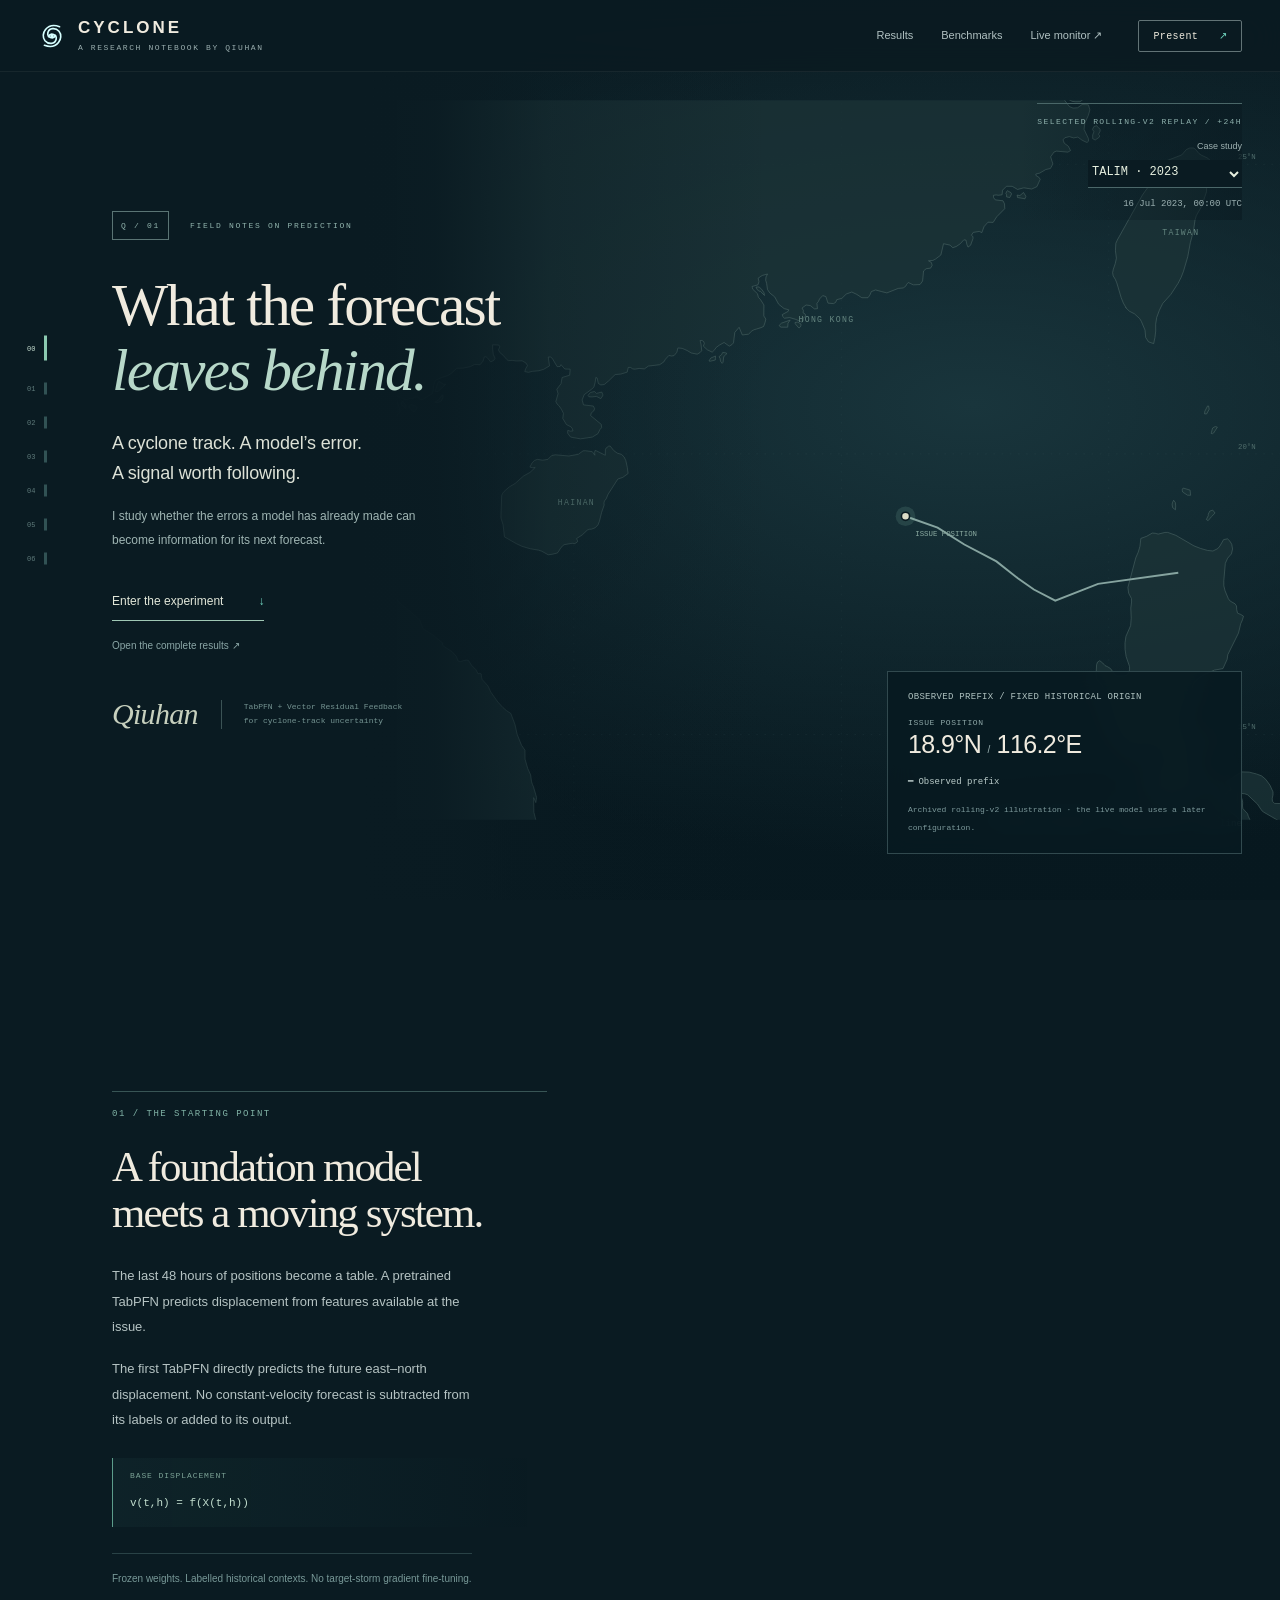
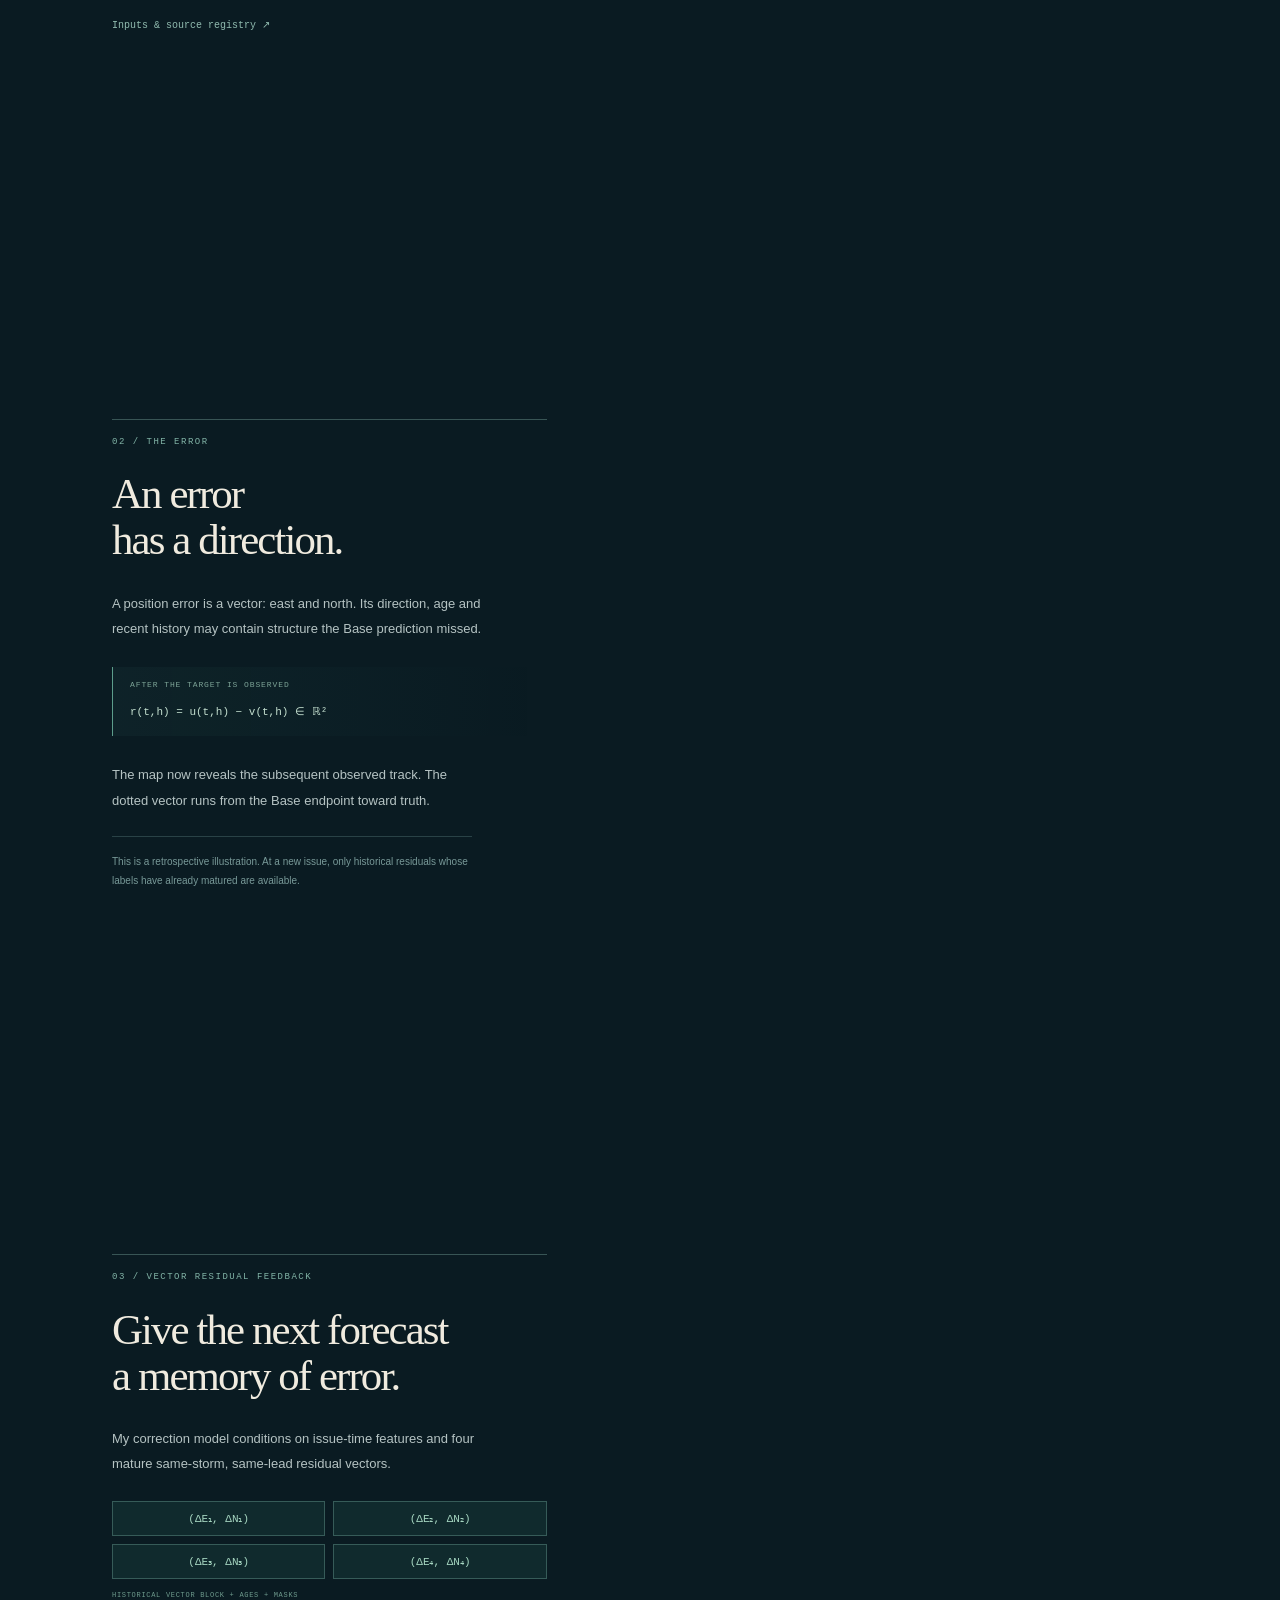
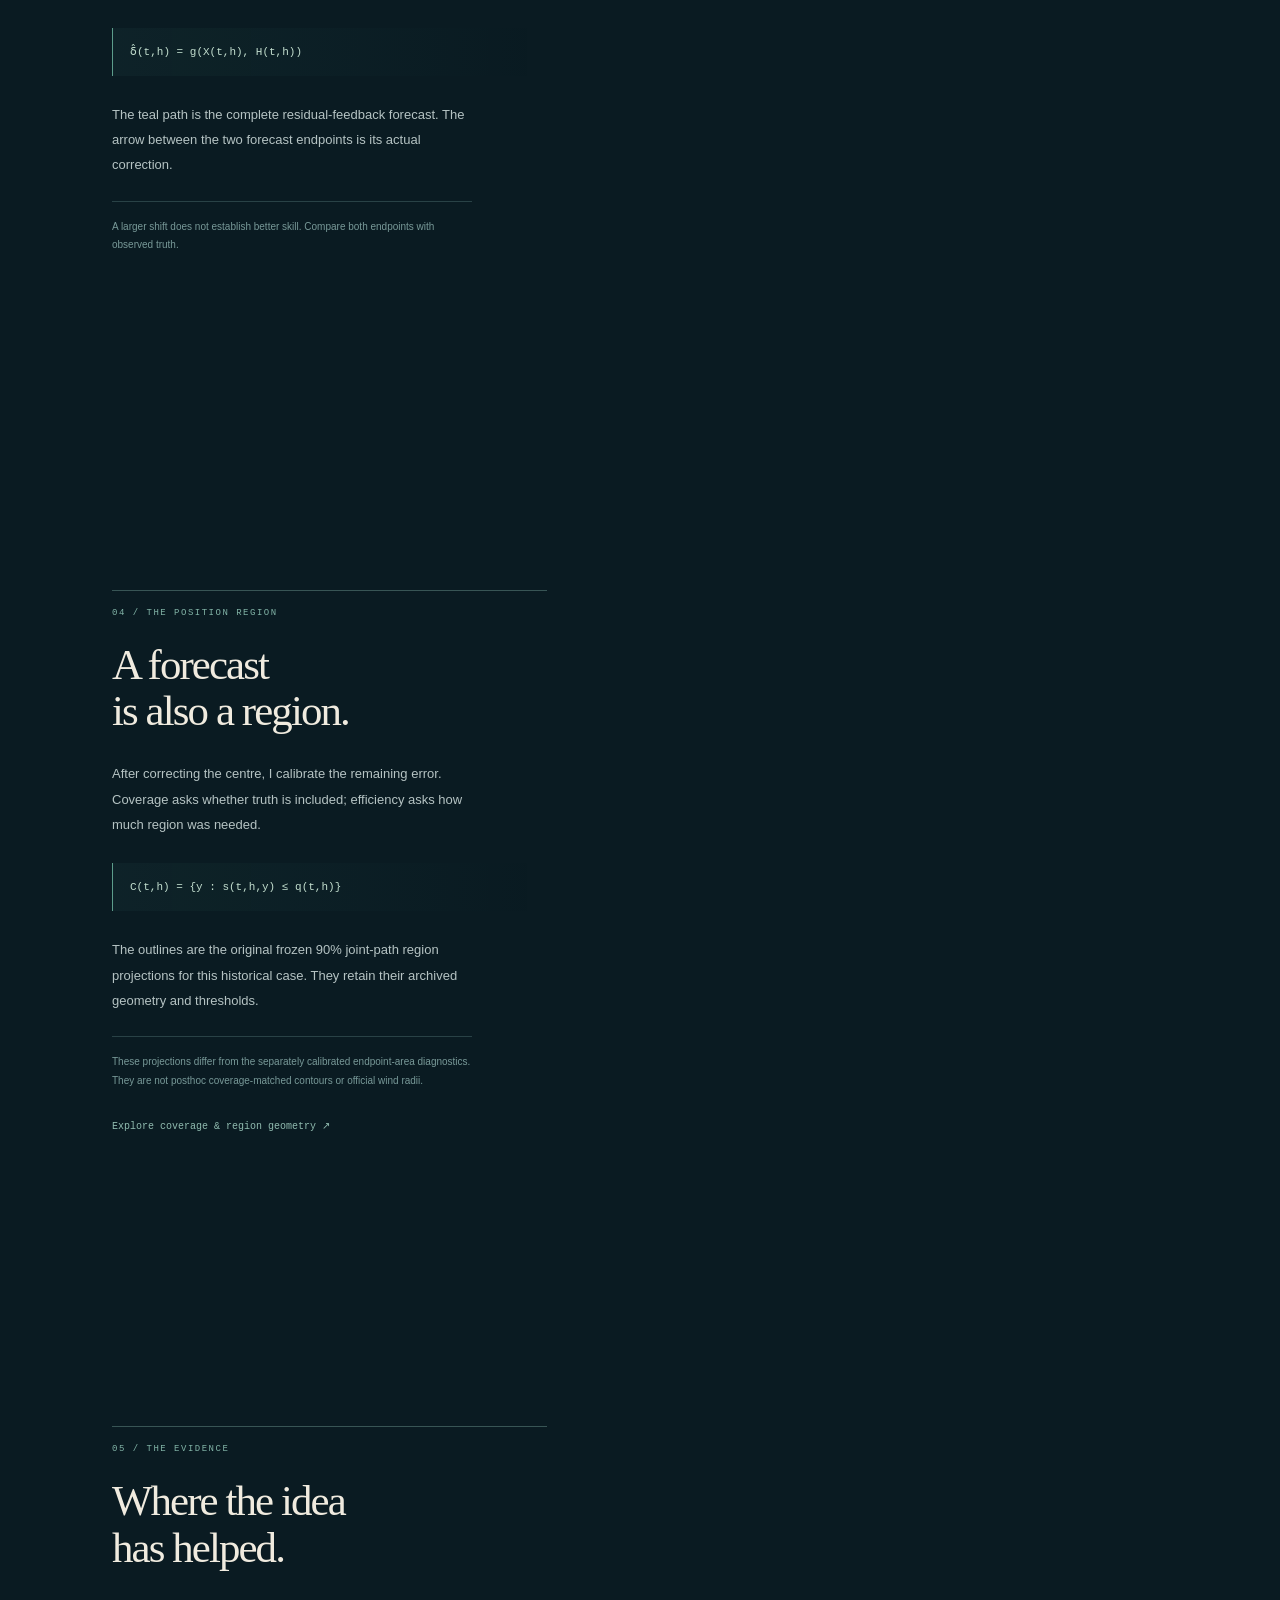
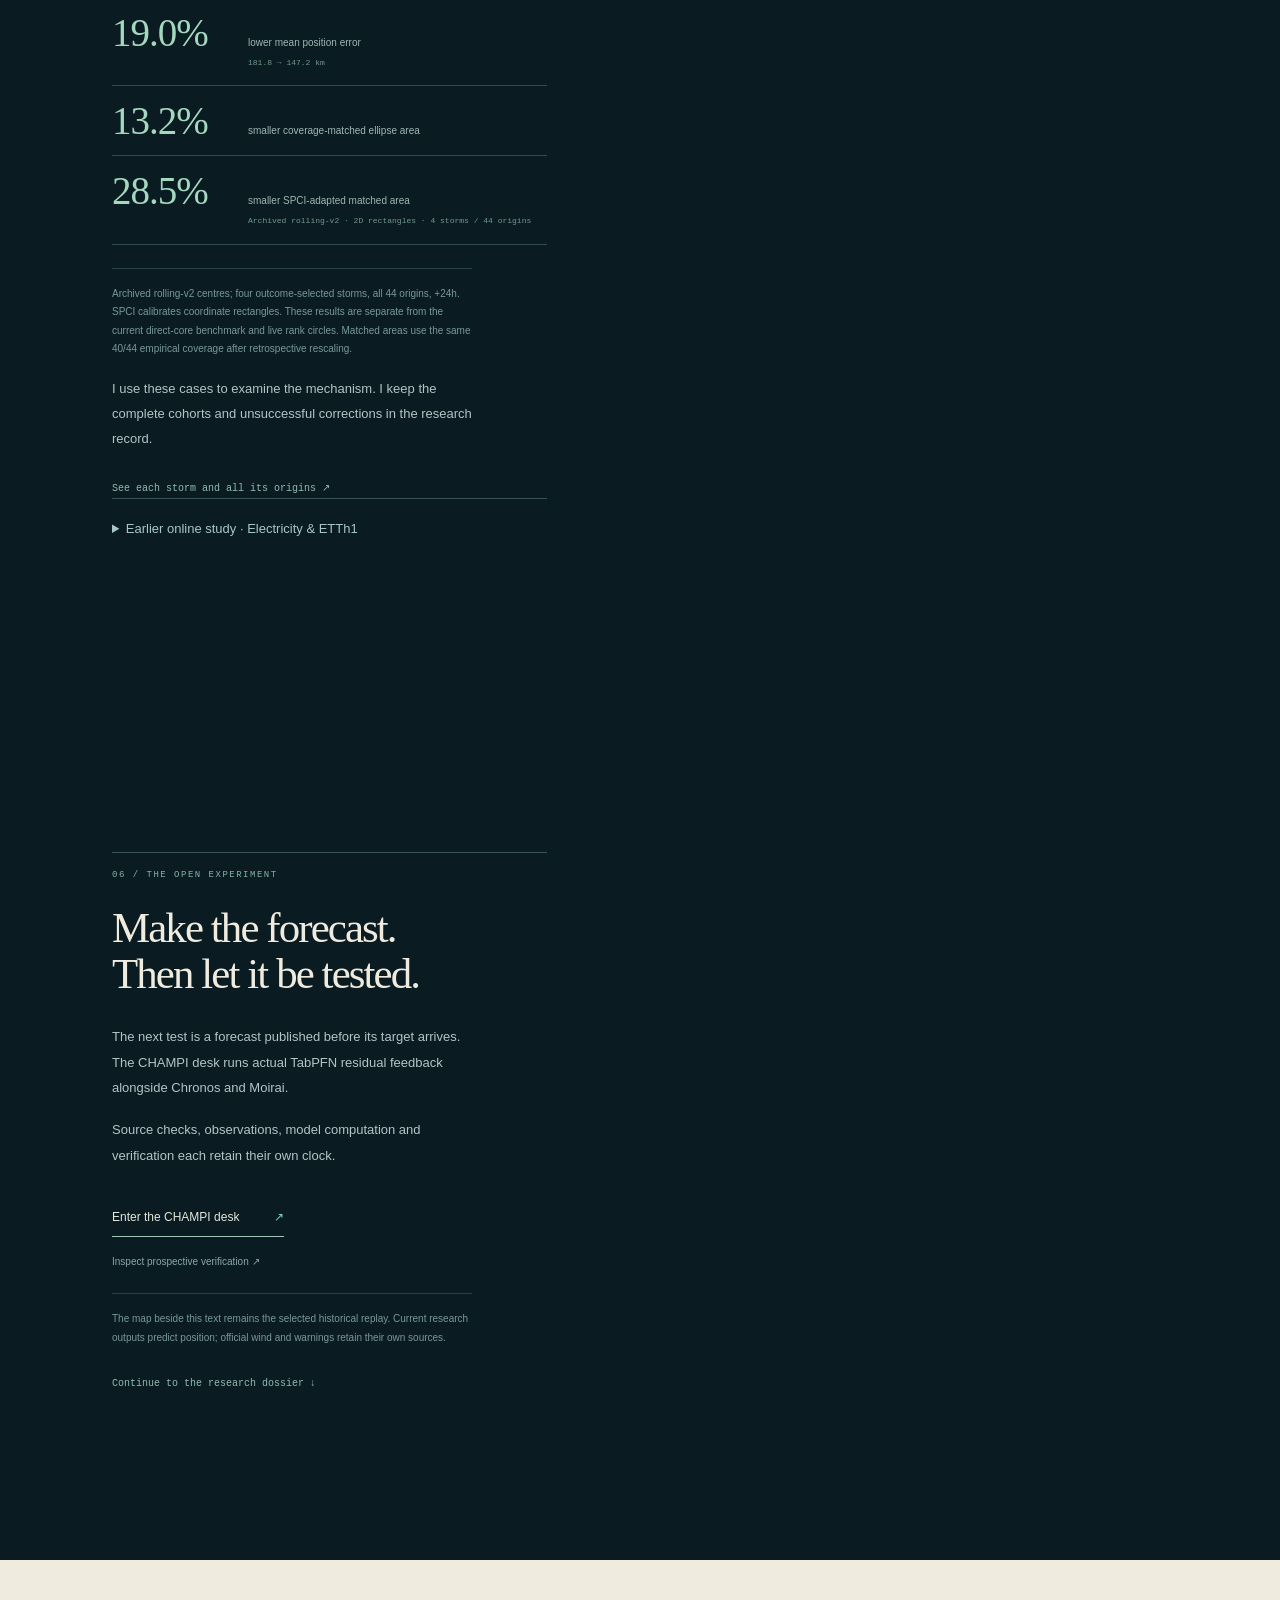
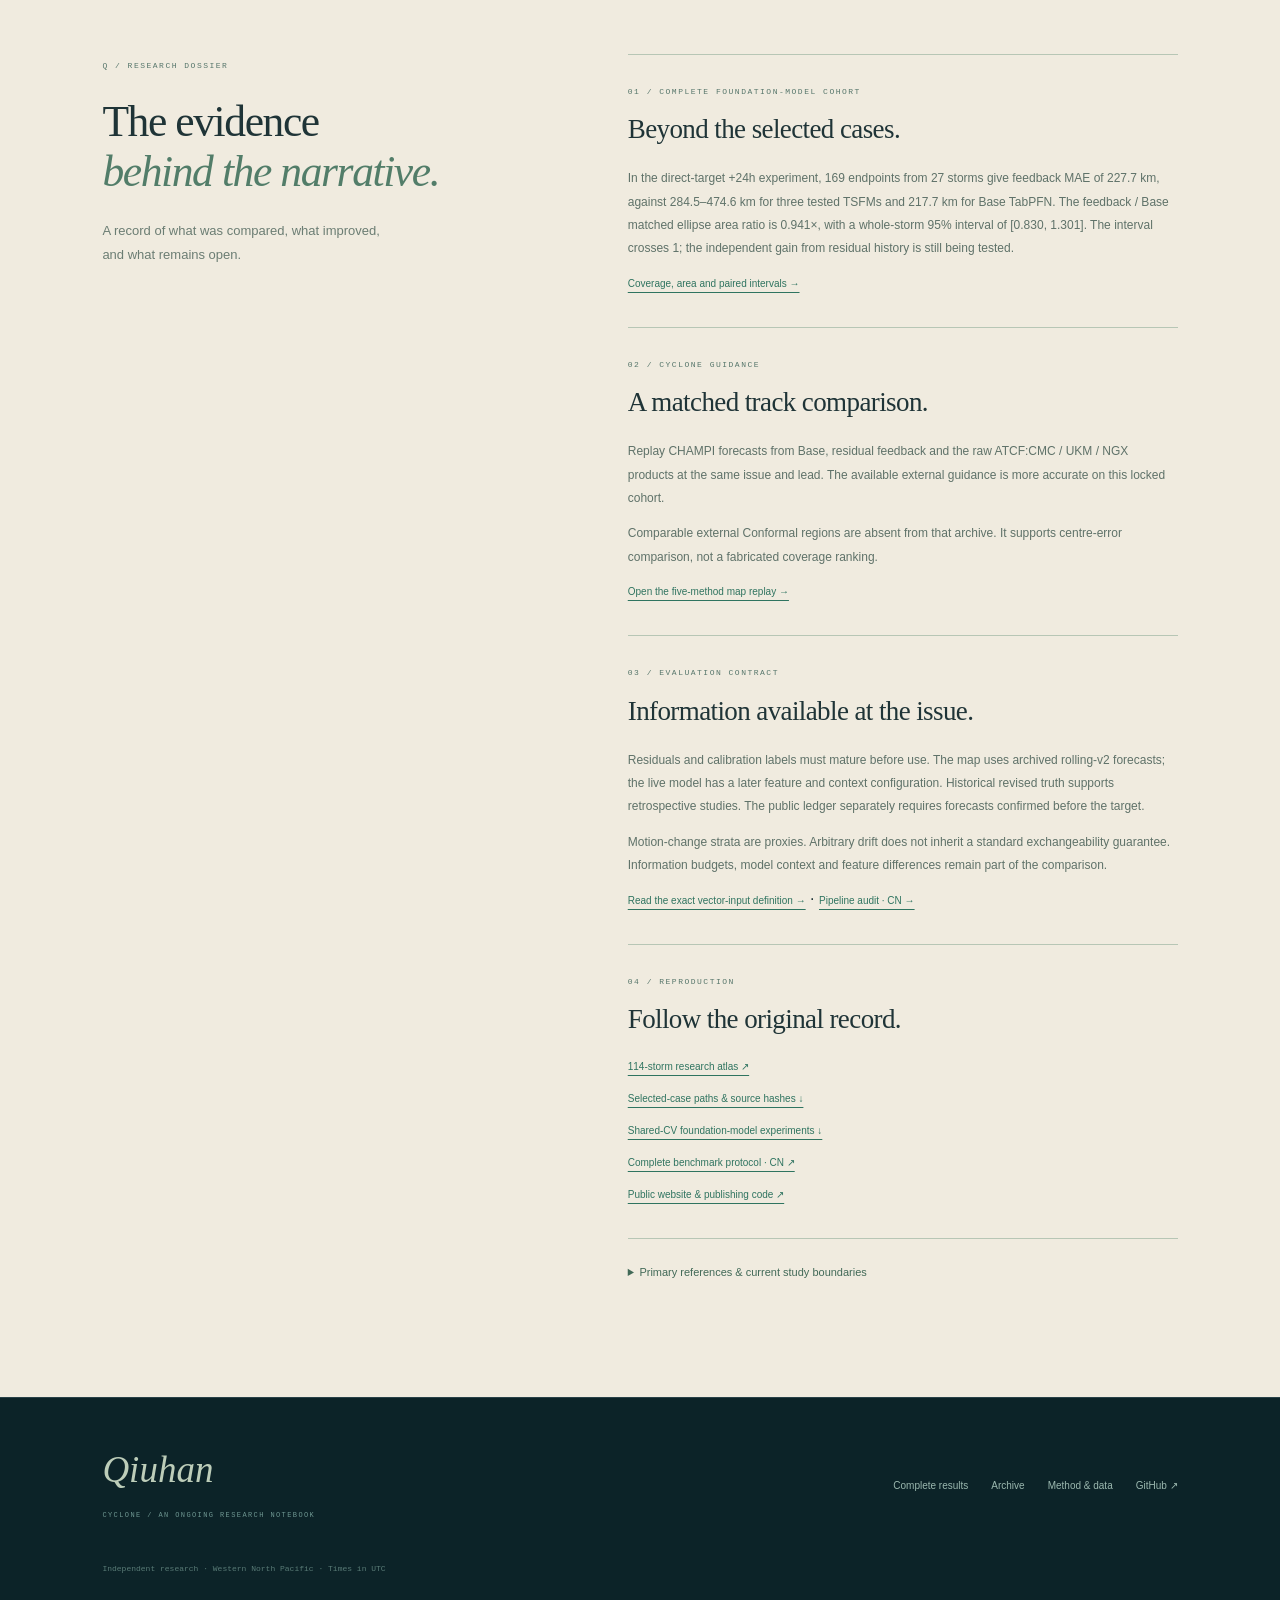
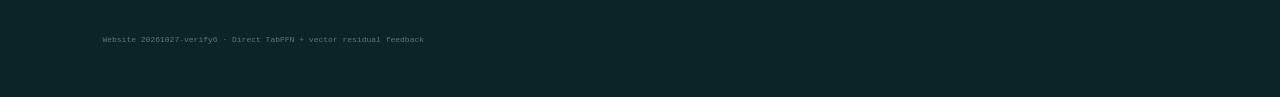
==== commit c7af106f: "Add replayed real-data accuracy evidence and complete feedback validation Preserve the seven-chapter" ====
--- a/site/index.html
+++ b/site/index.html
@@ -1,6 +1,6 @@
 <!doctype html>
-<html lang="en" data-site-version="20261027-verify5">
-<head><meta charset="UTF-8"><meta name="viewport" content="width=device-width,initial-scale=1"><meta name="theme-color" content="#0a1b22"><meta name="description" content="A research notebook by Qiuhan. Explore real cyclone tracks, vector residual feedback and conformal uncertainty through a guided map narrative."><meta http-equiv="Content-Security-Policy" content="default-src 'self'; script-src 'self'; style-src 'self'; img-src 'self' data:; connect-src 'self'; object-src 'none'; base-uri 'self'"><title>CYCLONE / What the forecast leaves behind</title><link rel="icon" href="assets/mark.svg"><link rel="stylesheet" href="immersive.css?v=verify5"><script type="module" src="release-watch.mjs?v=verify5"></script></head>
+<html lang="en" data-site-version="20261027-verify6">
+<head><meta charset="UTF-8"><meta name="viewport" content="width=device-width,initial-scale=1"><meta name="theme-color" content="#0a1b22"><meta name="description" content="A research notebook by Qiuhan. Explore real cyclone tracks, vector residual feedback and conformal uncertainty through a guided map narrative."><meta http-equiv="Content-Security-Policy" content="default-src 'self'; script-src 'self'; style-src 'self'; img-src 'self' data:; connect-src 'self'; object-src 'none'; base-uri 'self'"><title>CYCLONE / What the forecast leaves behind</title><link rel="icon" href="assets/mark.svg"><link rel="stylesheet" href="immersive.css?v=verify5"><script type="module" src="release-watch.mjs?v=verify5"></script><link rel="stylesheet" href="realdata-evidence.css?v=verify6"></head>
 <body class="folio-body"><div id="site-update-notice" class="site-update-notice" role="status" hidden></div>
 <a class="skip-link" href="#evidence">Skip to research evidence</a>
 <header class="folio-header"><a class="folio-brand" href="index.html"><img src="assets/mark.svg" width="28" height="28" alt=""><span>CYCLONE<small>A RESEARCH NOTEBOOK BY QIUHAN</small></span></a><nav aria-label="Research navigation"><a href="results.html">Results</a><a href="conformal-benchmark.html">Benchmarks</a><a href="algorithm-live.html">Live monitor ↗</a></nav><button id="present-toggle" class="present-toggle" disabled aria-pressed="false">Present <span>↗</span></button></header>
@@ -14,13 +14,13 @@
 <section id="residual" class="story-chapter" data-step="2"><div class="chapter-inner"><span class="chapter-label">02 / THE ERROR</span><h2>An error<br>has a direction.</h2><p>A position error is a vector: east and north. Its direction, age and recent history may contain structure the Base prediction missed.</p><div class="notebook-equation"><small>AFTER THE TARGET IS OBSERVED</small><code>r(t,h) = u(t,h) − v(t,h) ∈ ℝ²</code></div><p>The map now reveals the subsequent observed track. The dotted vector runs from the Base endpoint toward truth.</p><p class="margin-note">This is a retrospective illustration. At a new issue, only historical residuals whose labels have already matured are available.</p></div></section>
 <section id="demonstration" class="story-chapter" data-step="3"><div class="chapter-inner"><span class="chapter-label">03 / VECTOR RESIDUAL FEEDBACK</span><h2>Give the next forecast<br>a memory of error.</h2><p>My correction model conditions on issue-time features and four mature same-storm, same-lead residual vectors.</p><div class="residual-schema" aria-label="Input schema, not observed residual values"><span>(ΔE₁, ΔN₁)</span><span>(ΔE₂, ΔN₂)</span><span>(ΔE₃, ΔN₃)</span><span>(ΔE₄, ΔN₄)</span><small>HISTORICAL VECTOR BLOCK + AGES + MASKS</small></div><div class="notebook-equation"><code>δ̂(t,h) = g(X(t,h), H(t,h))</code></div><p>The teal path is the complete residual-feedback forecast. The arrow between the two forecast endpoints is its actual correction.</p><p class="margin-note">A larger shift does not establish better skill. Compare both endpoints with observed truth.</p></div></section>
 <section id="uncertainty" class="story-chapter" data-step="4"><div class="chapter-inner"><span class="chapter-label">04 / THE POSITION REGION</span><h2>A forecast<br>is also a region.</h2><p>After correcting the centre, I calibrate the remaining error. Coverage asks whether truth is included; efficiency asks how much region was needed.</p><div class="notebook-equation"><code>C(t,h) = {y : s(t,h,y) ≤ q(t,h)}</code></div><p>The outlines are the original frozen 90% joint-path region projections for this historical case. They retain their archived geometry and thresholds.</p><p class="margin-note">These projections differ from the separately calibrated endpoint-area diagnostics. They are not posthoc coverage-matched contours or official wind radii.</p><a class="chapter-source" href="conformal-benchmark.html#cp-evidence">Explore coverage & region geometry ↗</a></div></section>
-<section id="evidence" class="story-chapter evidence-chapter" data-step="5"><div class="chapter-inner"><span class="chapter-label">05 / THE EVIDENCE</span><h2>Where the idea<br>has helped.</h2><div id="story-evidence" class="story-evidence"><p>Loading the selected-cohort evidence…</p></div><p class="margin-note">Archived rolling-v2 centres; four outcome-selected storms, all 44 origins, +24h. SPCI calibrates coordinate rectangles. These results are separate from the current direct-core benchmark and live rank circles. Matched areas use the same 40/44 empirical coverage after retrospective rescaling.</p><p>I use these cases to examine the mechanism. I keep the complete cohorts and unsuccessful corrections in the research record.</p><a class="chapter-source" href="results.html">See each storm and all its origins ↗</a></div></section>
+<section id="evidence" class="story-chapter evidence-chapter" data-step="5"><div class="chapter-inner"><span class="chapter-label">05 / THE EVIDENCE</span><h2>Where the idea<br>has helped.</h2><div id="story-evidence" class="story-evidence"><p>Loading the selected-cohort evidence…</p></div><p class="margin-note">Archived rolling-v2 centres; four outcome-selected storms, all 44 origins, +24h. SPCI calibrates coordinate rectangles. These results are separate from the current direct-core benchmark and live rank circles. Matched areas use the same 40/44 empirical coverage after retrospective rescaling.</p><p>I use these cases to examine the mechanism. I keep the complete cohorts and unsuccessful corrections in the research record.</p><a class="chapter-source" href="results.html">See each storm and all its origins ↗</a><details class="realdata-archived"><summary>Earlier online study · Electricity & ETTh1</summary><div id="realdata-highlight"></div></details></div></section>
 <section id="protocol" class="story-chapter final-chapter" data-step="6"><div class="chapter-inner"><span class="chapter-label">06 / THE OPEN EXPERIMENT</span><h2>Make the forecast.<br>Then let it be tested.</h2><p>The next test is a forecast published before its target arrives. The CHAMPI desk runs actual TabPFN residual feedback alongside Chronos and Moirai.</p><p>Source checks, observations, model computation and verification each retain their own clock.</p><div class="opening-links"><a class="folio-link" href="champi.html">Enter the CHAMPI desk <span>↗</span></a><a class="quiet-link" href="algorithm-live.html#verification">Inspect prospective verification ↗</a></div><p class="margin-note">The map beside this text remains the selected historical replay. Current research outputs predict position; official wind and warnings retain their own sources.</p><a class="chapter-source" href="#resources">Continue to the research dossier ↓</a></div></section>
 </div></div>
 <section id="resources" class="research-dossier"><div class="dossier-title"><span class="paper-label">Q / RESEARCH DOSSIER</span><h2>The evidence<br><em>behind the narrative.</em></h2><p>A record of what was compared, what improved, and what remains open.</p></div><div class="dossier-body"><article><span class="paper-label">01 / COMPLETE FOUNDATION-MODEL COHORT</span><h3>Beyond the selected cases.</h3><p>In the direct-target +24h experiment, 169 endpoints from 27 storms give feedback MAE of 227.7 km, against 284.5–474.6 km for three tested TSFMs and 217.7 km for Base TabPFN. The feedback / Base matched ellipse area ratio is 0.941×, with a whole-storm 95% interval of [0.830, 1.301]. The interval crosses 1; the independent gain from residual history is still being tested.</p><a href="conformal-benchmark.html#cp-evidence">Coverage, area and paired intervals →</a></article><article><span class="paper-label">02 / CYCLONE GUIDANCE</span><h3>A matched track comparison.</h3><p>Replay CHAMPI forecasts from Base, residual feedback and the raw ATCF:CMC / UKM / NGX products at the same issue and lead. The available external guidance is more accurate on this locked cohort.</p><p>Comparable external Conformal regions are absent from that archive. It supports centre-error comparison, not a fabricated coverage ranking.</p><a href="conformal-benchmark.html#guidance-benchmark">Open the five-method map replay →</a></article><article><span class="paper-label">03 / EVALUATION CONTRACT</span><h3>Information available at the issue.</h3><p>Residuals and calibration labels must mature before use. The map uses archived rolling-v2 forecasts; the live model has a later feature and context configuration. Historical revised truth supports retrospective studies. The public ledger separately requires forecasts confirmed before the target.</p><p>Motion-change strata are proxies. Arbitrary drift does not inherit a standard exchangeability guarantee. Information budgets, model context and feature differences remain part of the comparison.</p><a href="assets/docs/DIRECT_VECTOR_FEEDBACK.md">Read the exact vector-input definition →</a> · <a href="assets/docs/C1_PIPELINE_AUDIT_CN.md">Pipeline audit · CN →</a></article><article><span class="paper-label">04 / REPRODUCTION</span><h3>Follow the original record.</h3><div class="dossier-links"><a href="research-atlas.html">114-storm research atlas ↗</a><a href="assets/feedback-showcase.json" download>Selected-case paths & source hashes ↓</a><a href="assets/tsfm-cv-sensitivity.json" download>Shared-CV foundation-model experiments ↓</a><a href="assets/docs/TSFM_CONFORMAL_BENCHMARK_CN.md">Complete benchmark protocol · CN ↗</a><a href="https://github.com/Qiuhan99/cyclone-tfm-live">Public website & publishing code ↗</a></div></article><details class="dossier-references"><summary>Primary references & current study boundaries</summary><p><b>Implementation naming.</b> The proposed method is TabPFN + Vector Residual Feedback. <a href="assets/docs/DIRECT_VECTOR_FEEDBACK.md">Current algorithm contract →</a> The active protocol is direct_vector_feedback_v1: v = f(X), r = u − v, v_RF = v + g(X, H). CV is excluded from the core method and retained only in explicitly labelled archived experiments. Raw identifiers <code>TabPFN CV-F2</code> and <code>TabPFN CV-F2 + C1</code> remain in the archived results for exact traceability.</p><p>F3 environmental steering and Regime-Gated correction are not active in the live pipeline. Unexposed seasons, controlled drift and aligned information budgets remain necessary next evaluations. The current live adapter tracks CHAMPI.</p><a href="https://arxiv.org/abs/2501.02945">Hoo et al. · From Tables to Time</a><a href="https://arxiv.org/abs/2107.07511">Angelopoulos & Bates · Conformal prediction</a><a href="https://arxiv.org/abs/2106.00170">Gibbs & Candès · Adaptive conformal inference</a><p>These sources motivate the research; their model configurations and theoretical guarantees are not attributed to this implementation.</p></details></div></section>
 </main>
-<footer class="folio-footer"><div class="footer-signature">Qiuhan<span>CYCLONE / AN ONGOING RESEARCH NOTEBOOK</span></div><nav aria-label="Archive links"><a href="results.html">Complete results</a><a href="research.html">Archive</a><a href="champi-pipeline.html">Method & data</a><a href="https://github.com/Qiuhan99/cyclone-tfm-live">GitHub ↗</a></nav><small>Independent research · Western North Pacific · Times in UTC</small><small class="site-version">Website 20261027-verify5 · Direct TabPFN + vector residual feedback</small></footer>
+<footer class="folio-footer"><div class="footer-signature">Qiuhan<span>CYCLONE / AN ONGOING RESEARCH NOTEBOOK</span></div><nav aria-label="Archive links"><a href="results.html">Complete results</a><a href="research.html">Archive</a><a href="champi-pipeline.html">Method & data</a><a href="https://github.com/Qiuhan99/cyclone-tfm-live">GitHub ↗</a></nav><small>Independent research · Western North Pacific · Times in UTC</small><small class="site-version">Website 20261027-verify6 · Direct TabPFN + vector residual feedback</small></footer>
 <div id="present-dock" class="present-dock" aria-label="Presentation controls" hidden><button id="present-prev" aria-label="Previous chapter">←</button><span id="present-position">00 / 06</span><button id="present-next" aria-label="Next chapter">→</button><span class="present-hint">Arrow keys · Esc to exit</span><button id="present-exit">Exit</button></div>
 <noscript><p class="no-script">The complete research text is available without JavaScript. Enable JavaScript for the archived map and presentation controls, or <a href="results.html">open the results</a>.</p></noscript>
-<script type="module" src="immersive.mjs?v=verify5"></script>
-</body></html>
+<script type="module" src="immersive.mjs?v=verify6"></script>
+<script type="module" src="realdata-evidence.mjs?v=verify6"></script></body></html>
--- a/site/realdata-evidence.css
+++ b/site/realdata-evidence.css
@@ -0,0 +1 @@
+.realdata-lab{background:#fff;border:1px solid #d5e1e8;border-top:3px solid #087f76;padding:30px;border-radius:6px;margin:28px 0}.realdata-heading{display:flex;justify-content:space-between;align-items:start;gap:28px}.realdata-heading h2{font-size:29px;letter-spacing:-.7px;margin:14px 0}.realdata-heading p,.realdata-lab>p{font-size:12px;line-height:1.9;color:#607b8b}.realdata-heading label{display:grid;gap:8px;min-width:260px;font-size:11px;color:#607b8b}.realdata-heading select{background:#fff;max-width:100%}.realdata-cards{display:grid;grid-template-columns:repeat(4,minmax(0,1fr));gap:14px;margin:26px 0}.realdata-cards article{border:1px solid #d7e4e7;border-radius:5px;padding:22px;background:#f7fafb}.realdata-cards article.gain{border-color:#b8ded4;background:#f0f8f5}.realdata-cards span{font-size:11px;color:#577484}.realdata-cards strong{display:block;margin:18px 0 12px;font-size:30px;color:#254c61;font-weight:600;letter-spacing:-.7px;font-variant-numeric:tabular-nums}.realdata-cards .gain strong{color:#087f76}.realdata-cards strong small{font-size:13px;font-weight:400;letter-spacing:0}.realdata-cards .interval{font-size:21px}.realdata-cards p{font-size:11px;line-height:1.8;color:#607b8b;margin:0}.realdata-chart-head{display:flex;align-items:center;justify-content:space-between;gap:15px;margin-top:32px}.realdata-chart-head h3{font-size:16px}.realdata-chart-head>span{font-size:11px;color:#5b7787}.realdata-chart-head i{display:inline-block;width:18px;margin:0 7px 3px 14px}.realdata-base{border-top:2px dashed #b68554}.realdata-feedback{border-top:2px solid #087f76}#realdata-chart{display:block;width:100%;height:auto;border-radius:4px}.realdata-boundary{padding:18px 22px;border-left:2px solid #90afa9;background:#f2f7f6}.realdata-links{display:flex;gap:22px;flex-wrap:wrap;font-size:12px;margin:22px 0}.realdata-transfer{border-top:1px solid #d4e2e8;margin-top:28px;padding-top:20px;font-size:12px;line-height:1.9}.realdata-transfer summary{cursor:pointer;color:#254c61}.realdata-transfer>p{max-width:950px;color:#607b8b}.evidence-chapter #realdata-highlight{margin-bottom:36px}.realdata-highlight-number{font-family:Georgia,serif;font-size:82px;line-height:1.15;letter-spacing:-3px;color:#a6dfc9;margin:28px 0 14px}.realdata-highlight-number small{display:block;font-family:inherit;font-size:22px;line-height:1.8;letter-spacing:0;color:#b8d0cc}.realdata-highlight-values{font-size:13px!important;color:#97b9b6!important;letter-spacing:.7px}.realdata-archived{border-top:1px solid #355559;padding-top:22px}.realdata-archived summary{color:#a7c7c4;cursor:pointer;font-size:13px;margin-bottom:24px}@media(max-width:1100px){.realdata-cards{grid-template-columns:repeat(2,minmax(0,1fr))}.realdata-heading{flex-direction:column}.realdata-heading label{min-width:0;width:100%;max-width:420px}}@media(max-width:650px){.realdata-lab{padding:18px}.realdata-cards{grid-template-columns:1fr 1fr;gap:8px}.realdata-cards article{padding:15px}.realdata-cards strong{font-size:24px}.realdata-cards .interval{font-size:16px}.realdata-chart-head{display:block}.realdata-chart-head>span{display:block;margin-bottom:15px}.realdata-heading h2{font-size:24px}.realdata-highlight-number{font-size:64px}}
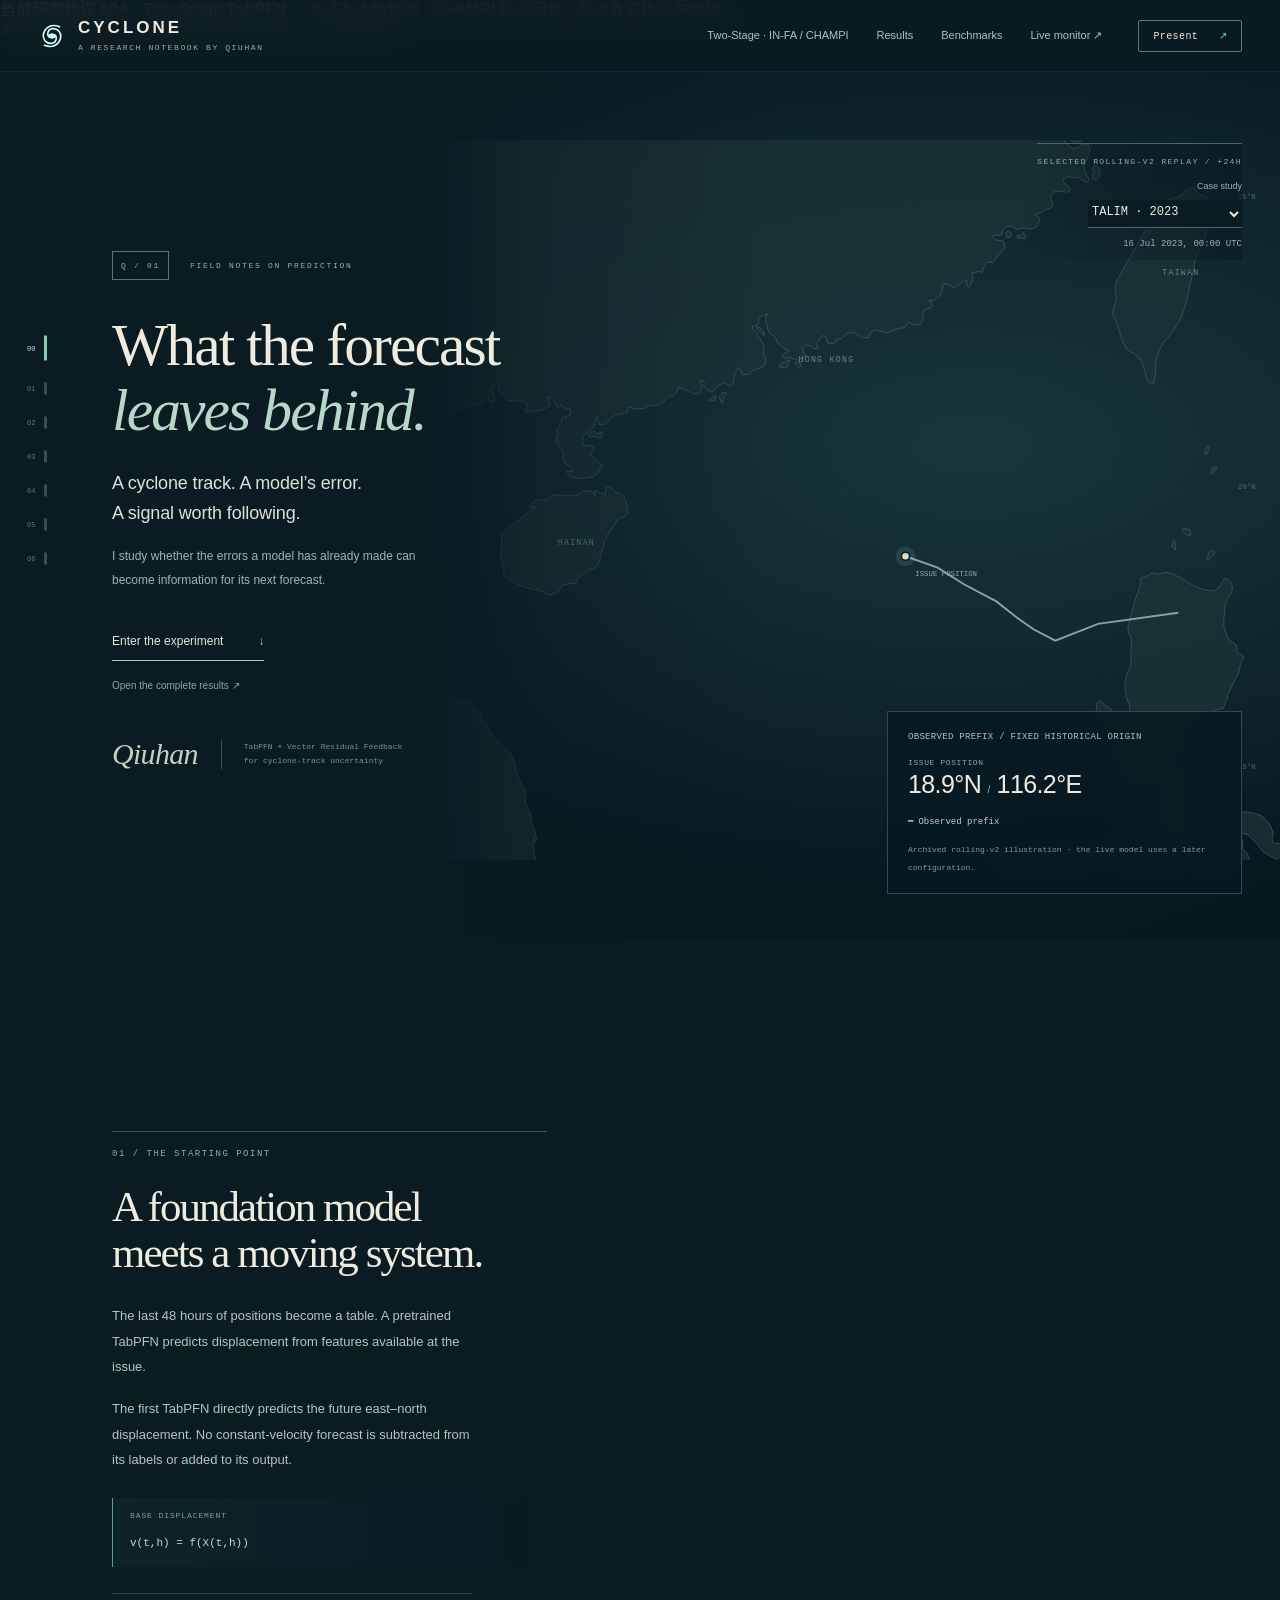
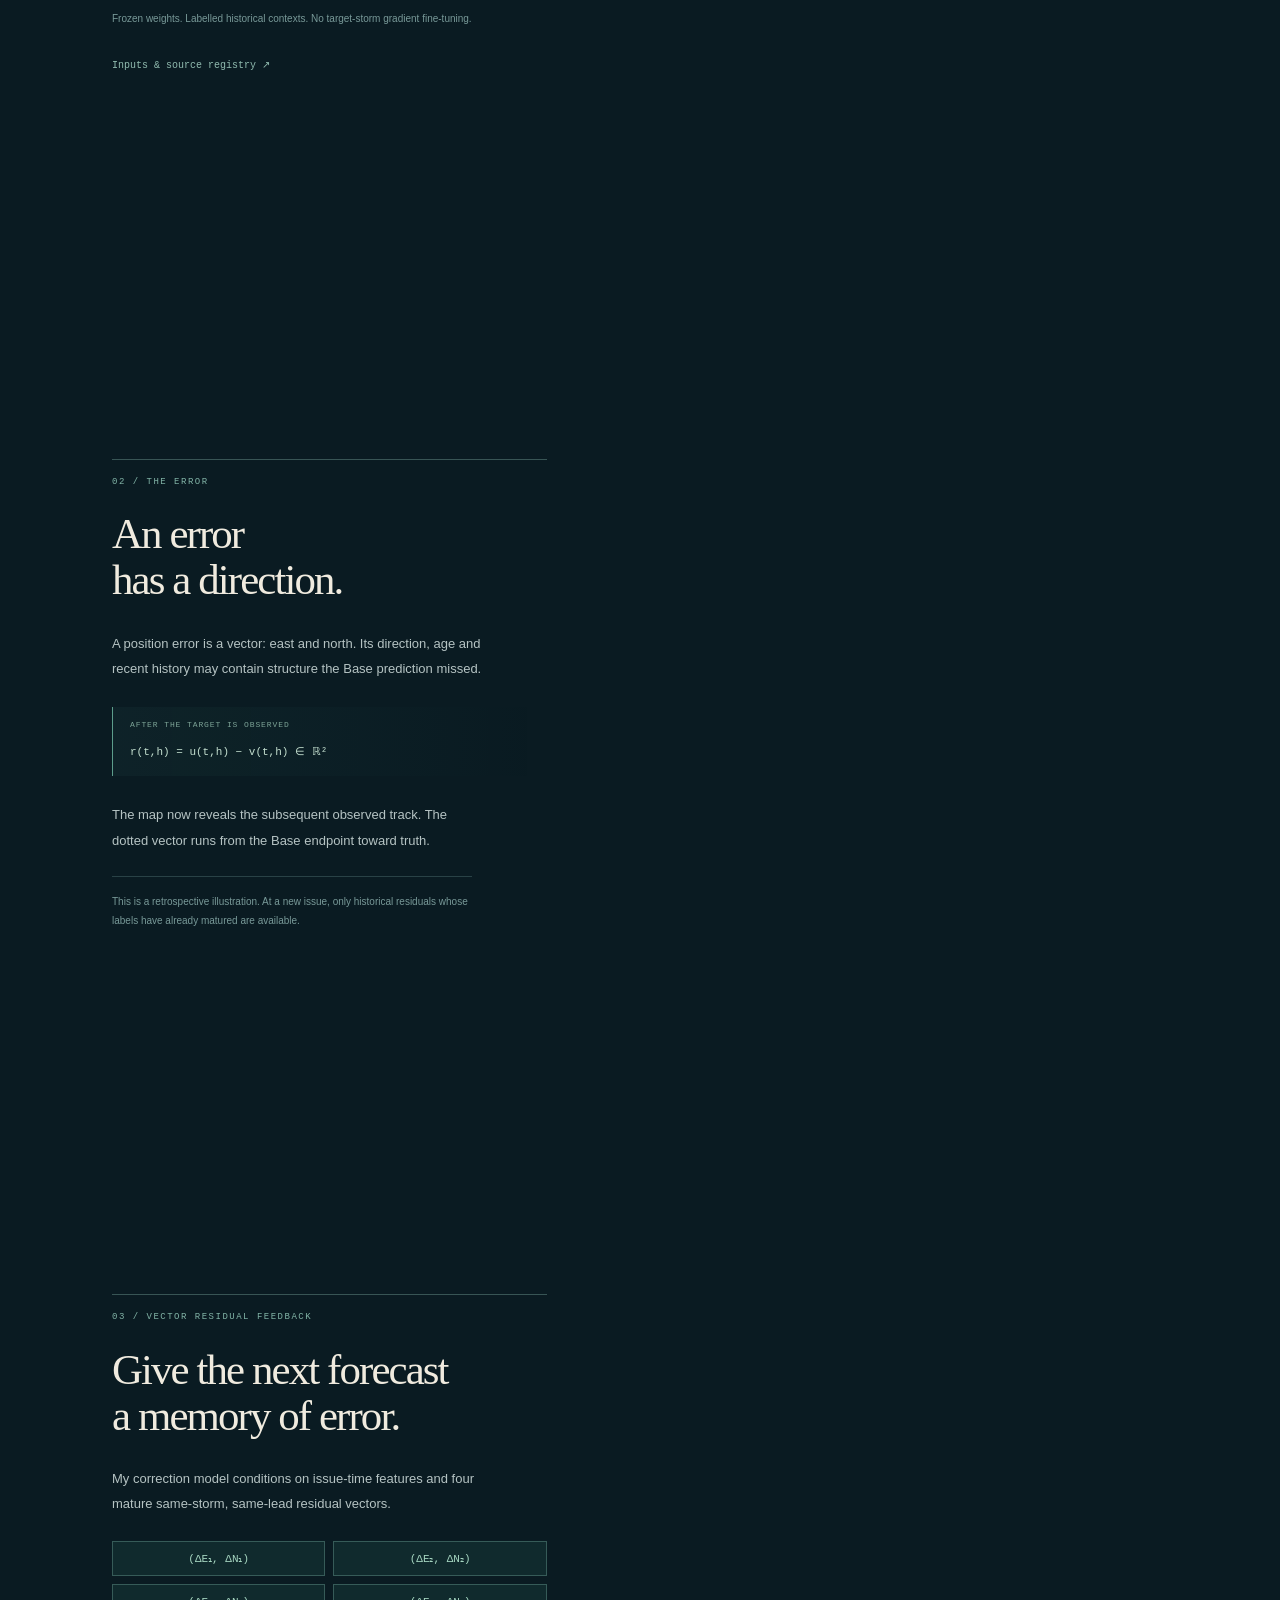
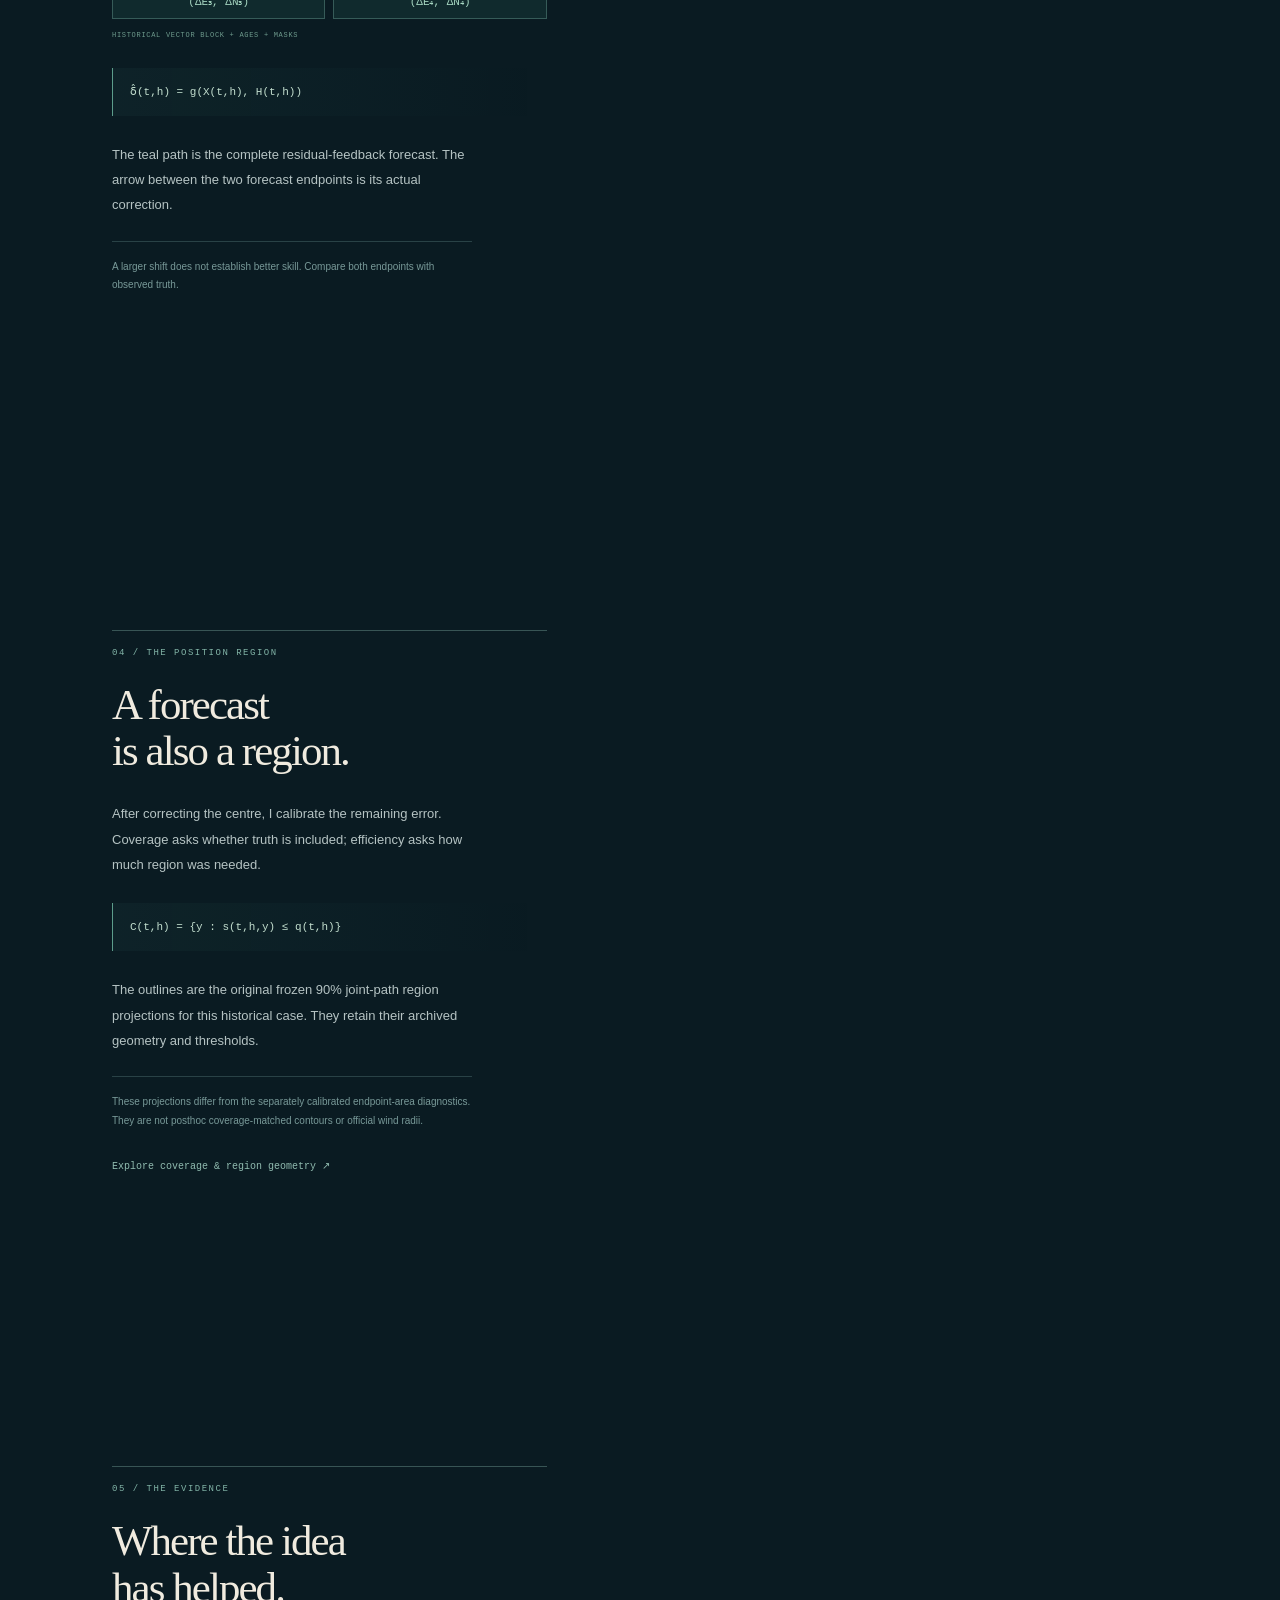
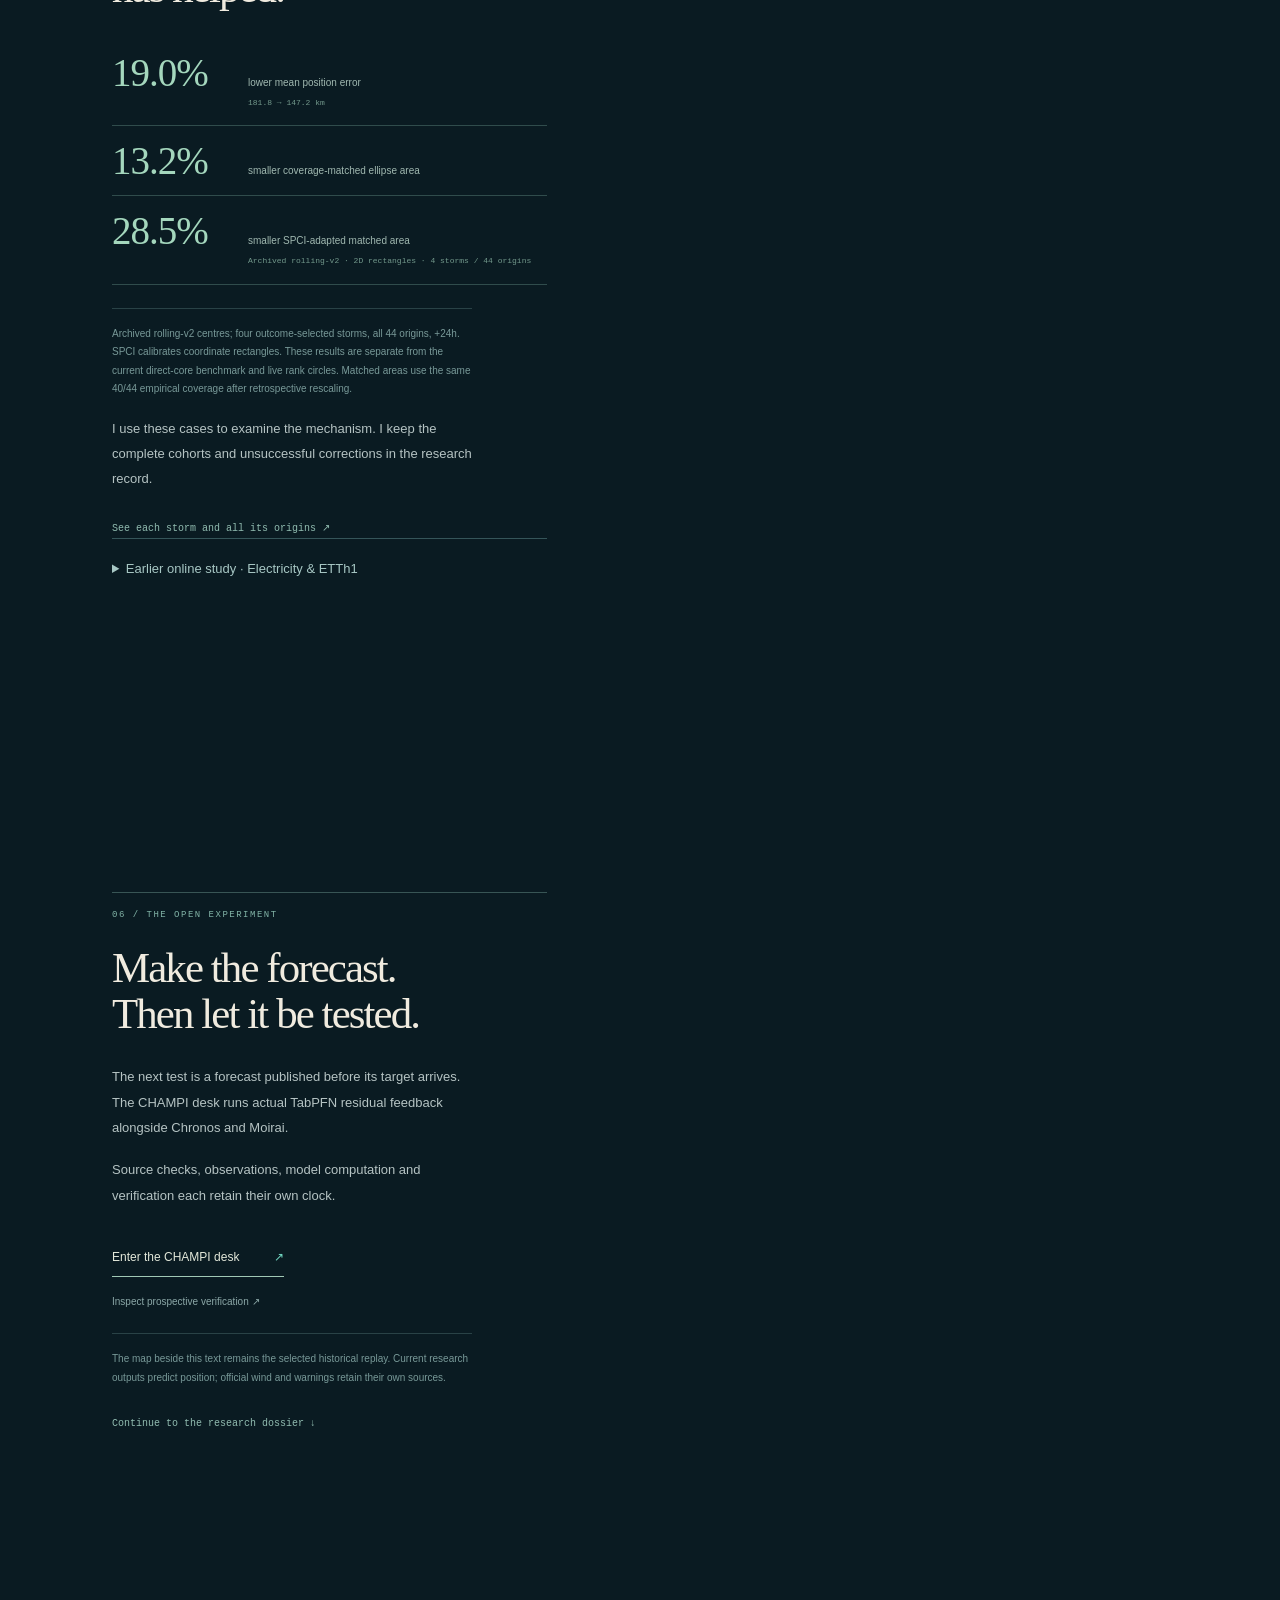
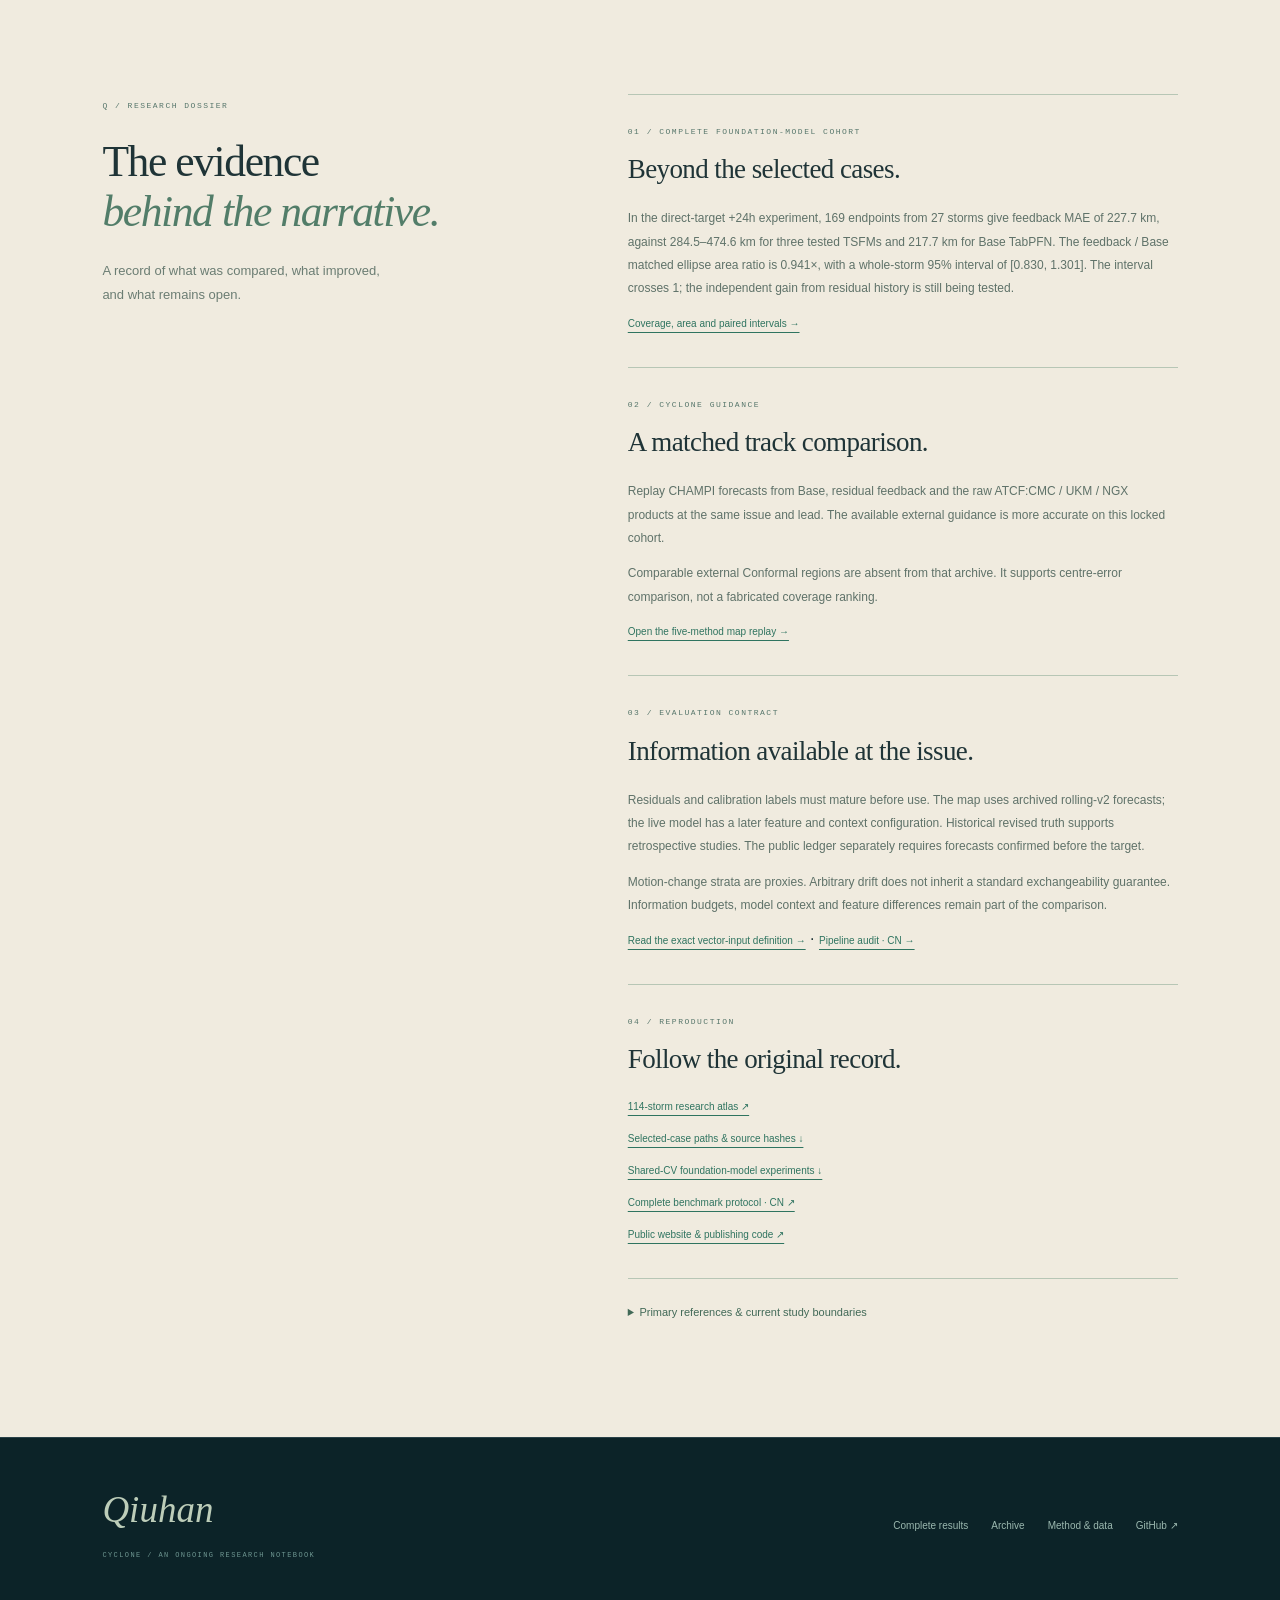
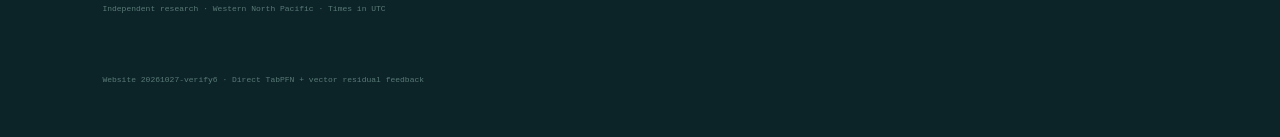
==== commit 3edad5f7: "Add audited two-stage TabPFN IN-FA and CHAMPI research view Preserve original forecasts and archived" ====
--- a/site/index.html
+++ b/site/index.html
@@ -3,7 +3,7 @@
 <head><meta charset="UTF-8"><meta name="viewport" content="width=device-width,initial-scale=1"><meta name="theme-color" content="#0a1b22"><meta name="description" content="A research notebook by Qiuhan. Explore real cyclone tracks, vector residual feedback and conformal uncertainty through a guided map narrative."><meta http-equiv="Content-Security-Policy" content="default-src 'self'; script-src 'self'; style-src 'self'; img-src 'self' data:; connect-src 'self'; object-src 'none'; base-uri 'self'"><title>CYCLONE / What the forecast leaves behind</title><link rel="icon" href="assets/mark.svg"><link rel="stylesheet" href="immersive.css?v=verify5"><script type="module" src="release-watch.mjs?v=verify5"></script><link rel="stylesheet" href="realdata-evidence.css?v=verify6"></head>
 <body class="folio-body"><div id="site-update-notice" class="site-update-notice" role="status" hidden></div>
 <a class="skip-link" href="#evidence">Skip to research evidence</a>
-<header class="folio-header"><a class="folio-brand" href="index.html"><img src="assets/mark.svg" width="28" height="28" alt=""><span>CYCLONE<small>A RESEARCH NOTEBOOK BY QIUHAN</small></span></a><nav aria-label="Research navigation"><a href="results.html">Results</a><a href="conformal-benchmark.html">Benchmarks</a><a href="algorithm-live.html">Live monitor ↗</a></nav><button id="present-toggle" class="present-toggle" disabled aria-pressed="false">Present <span>↗</span></button></header>
+<header class="folio-header"><a class="folio-brand" href="index.html"><img src="assets/mark.svg" width="28" height="28" alt=""><span>CYCLONE<small>A RESEARCH NOTEBOOK BY QIUHAN</small></span></a><nav aria-label="Research navigation"><a href="two-stage.html">Two-Stage · IN-FA / CHAMPI</a><a href="results.html">Results</a><a href="conformal-benchmark.html">Benchmarks</a><a href="algorithm-live.html">Live monitor ↗</a></nav><button id="present-toggle" class="present-toggle" disabled aria-pressed="false">Present <span>↗</span></button></header><section data-current-two-stage style="padding:16px 6%;background:#eaf5ef;color:#183d3b;font:14px/1.8 system-ui;border-bottom:1px solid #a4c9b8"><strong>当前研究协议 §0A · Two-Stage TabPFN</strong> — <a href="two-stage.html" style="color:#076f62;font-weight:700">IN-FA 冻结预测 / CHAMPI 转向回放 / 两次真实推理与相加 →</a><br><small>本页原 Vector Feedback 展示继续作为旧协议档案保留，数值不改写。</small></section>
 <nav id="chapter-rail" class="chapter-rail" aria-label="Research chapters"><a href="#opening" data-chapter="0" aria-current="step"><span>00</span><i></i><b>Question</b></a><a href="#formulation" data-chapter="1"><span>01</span><i></i><b>Base</b></a><a href="#residual" data-chapter="2"><span>02</span><i></i><b>Error</b></a><a href="#demonstration" data-chapter="3"><span>03</span><i></i><b>Feedback</b></a><a href="#uncertainty" data-chapter="4"><span>04</span><i></i><b>Region</b></a><a href="#evidence" data-chapter="5"><span>05</span><i></i><b>Evidence</b></a><a href="#protocol" data-chapter="6"><span>06</span><i></i><b>Next</b></a></nav>
 <main>
 <div id="journey" class="journey">
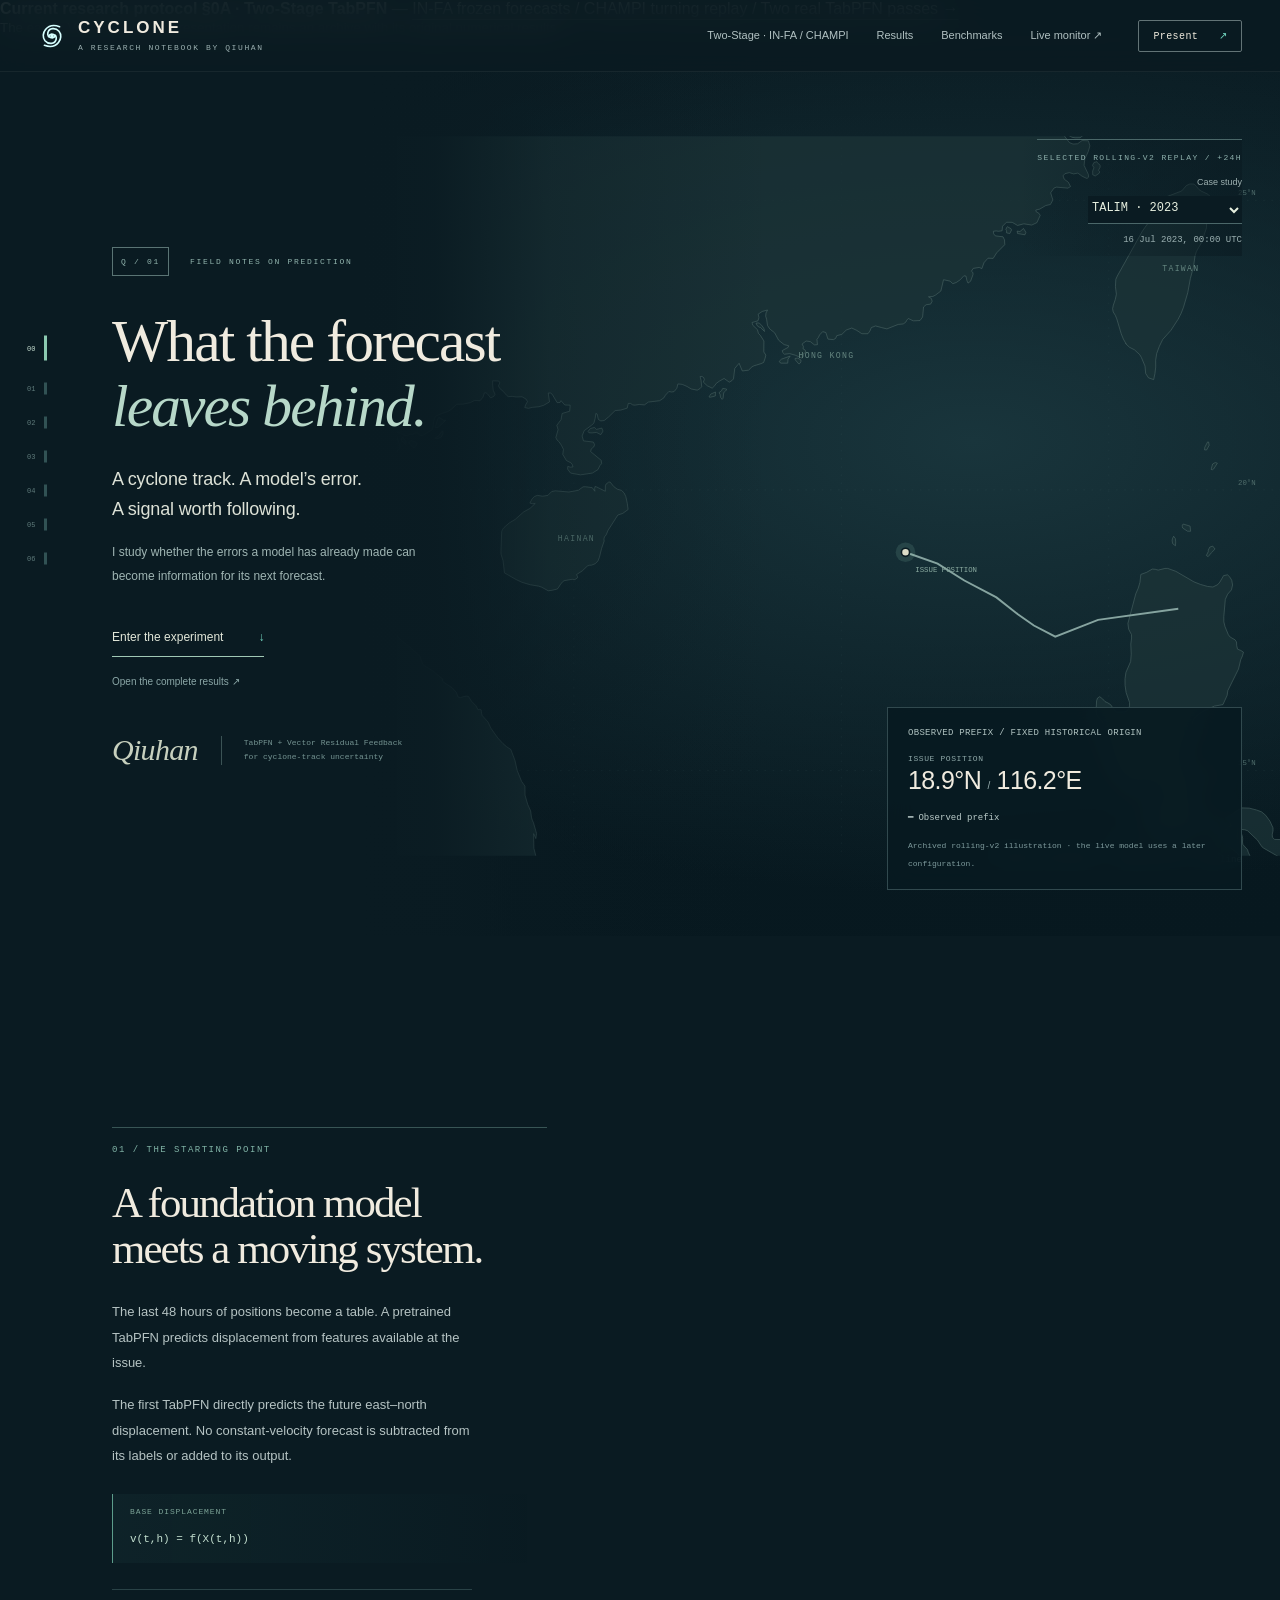
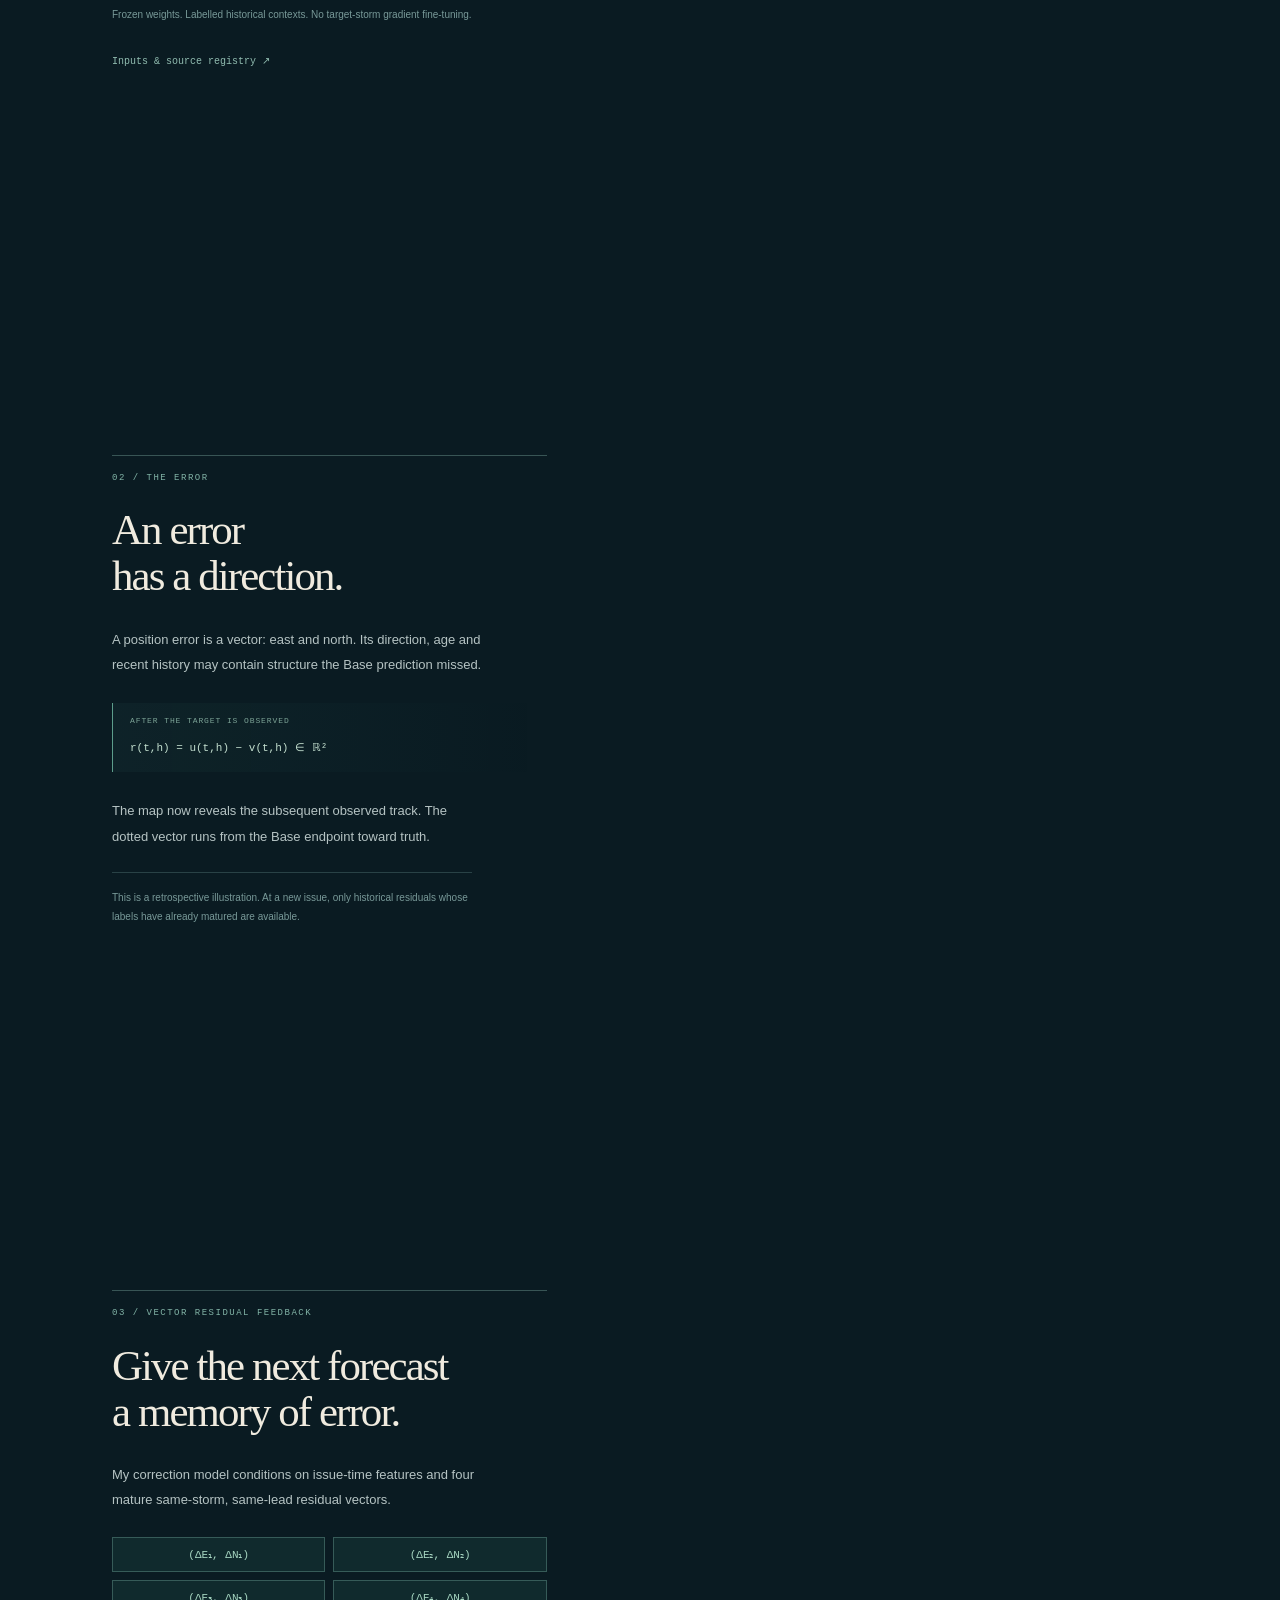
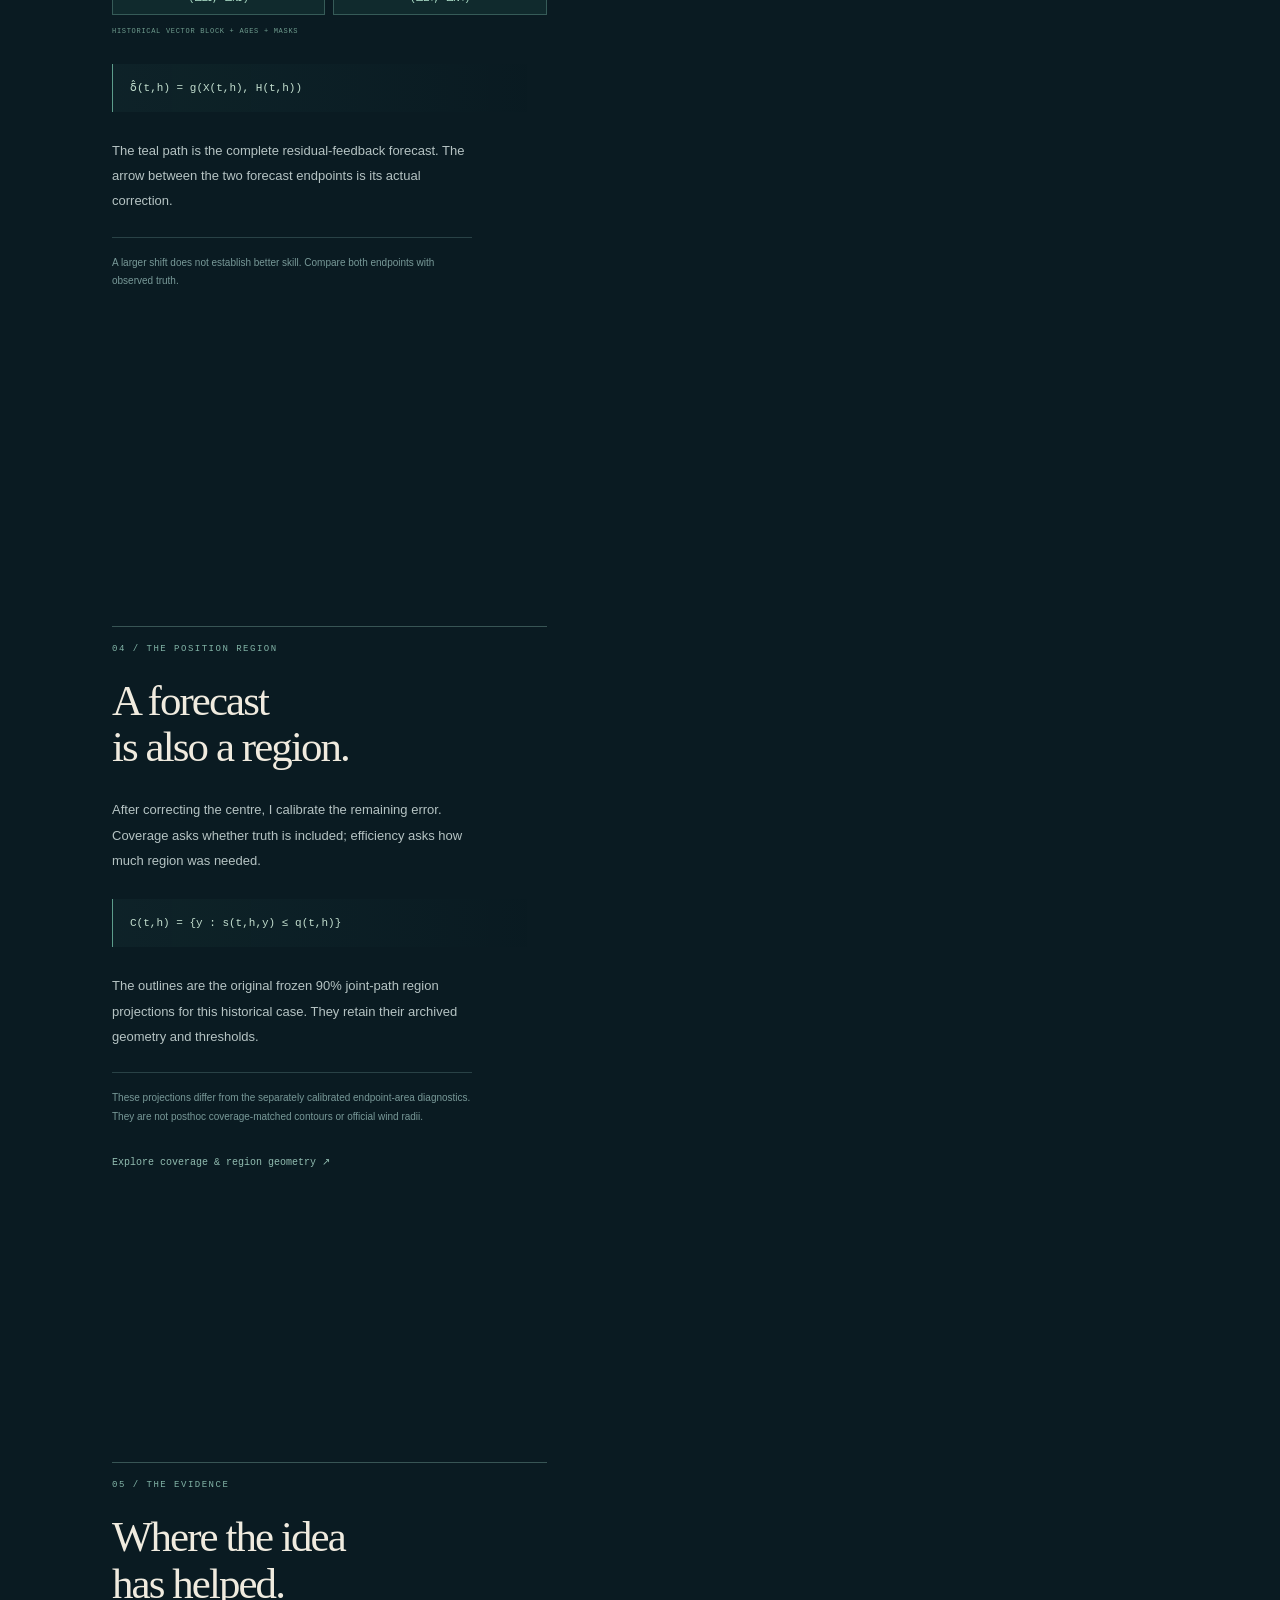
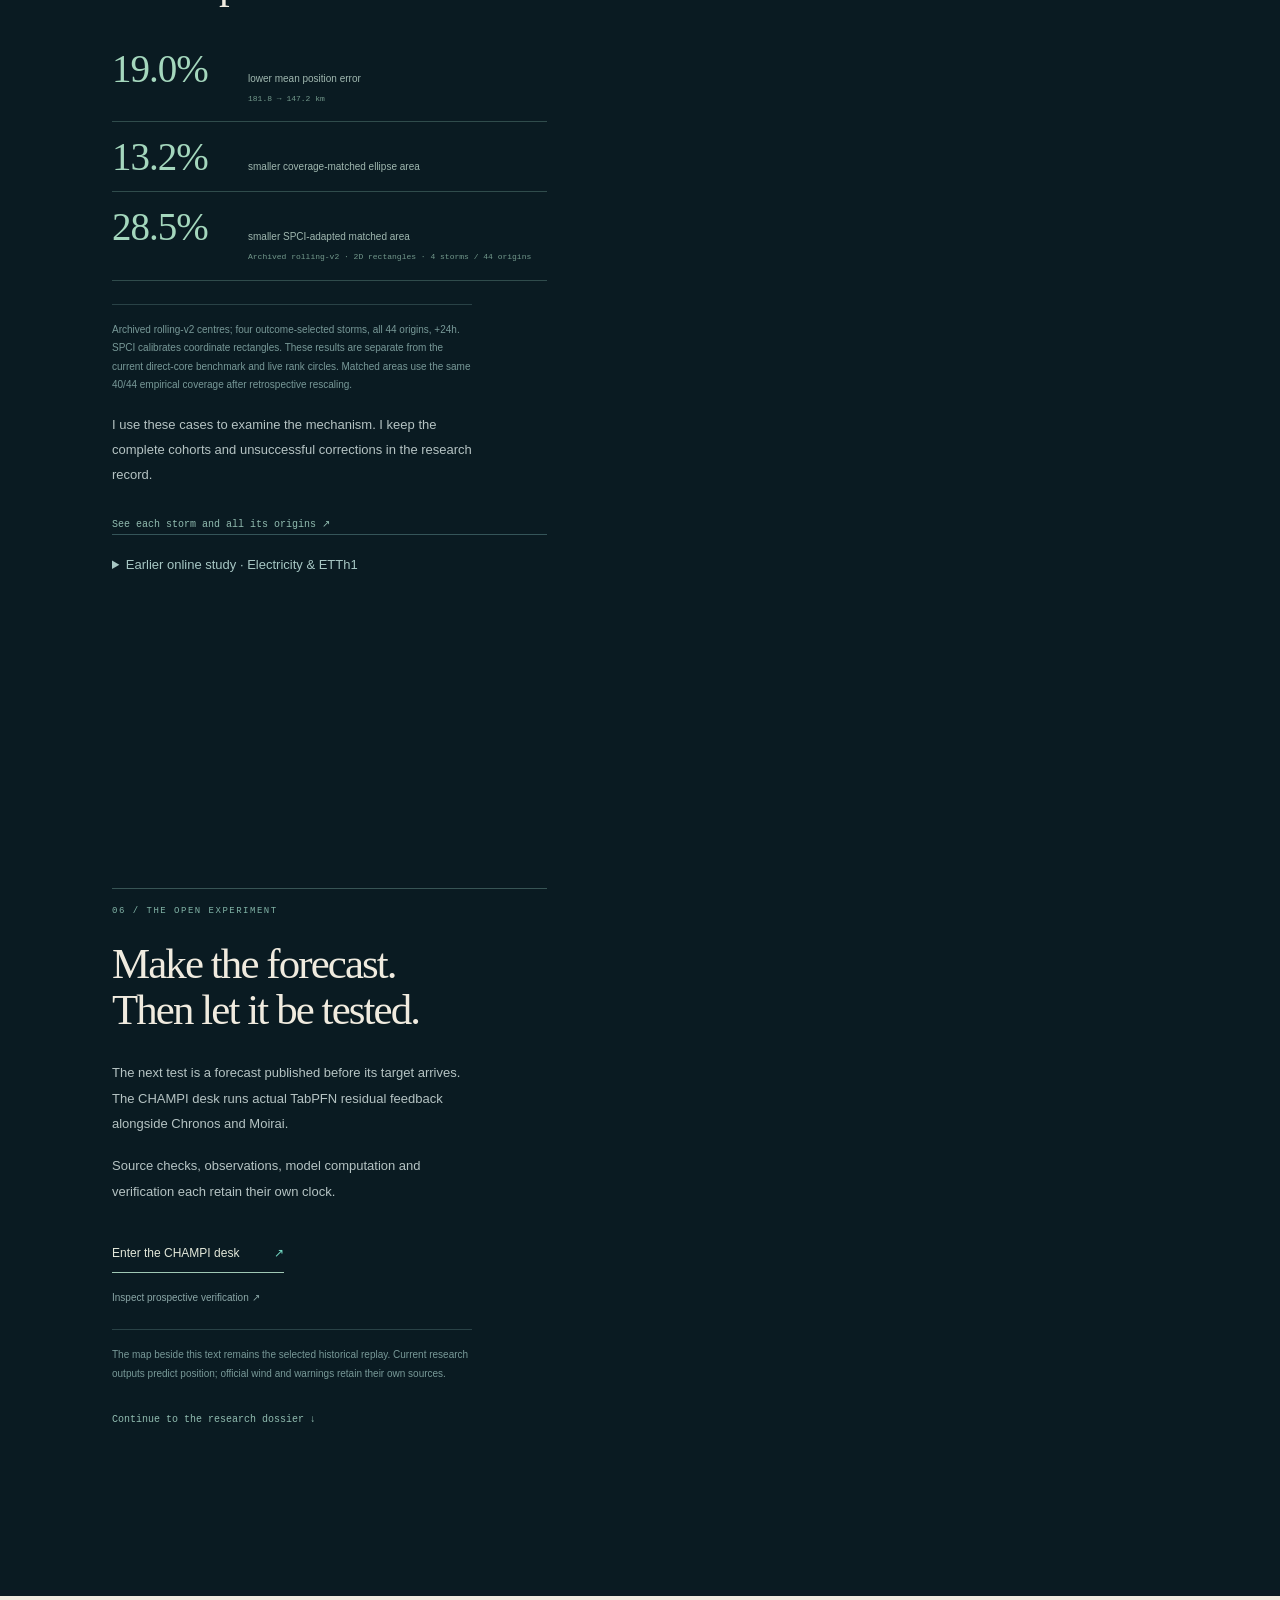
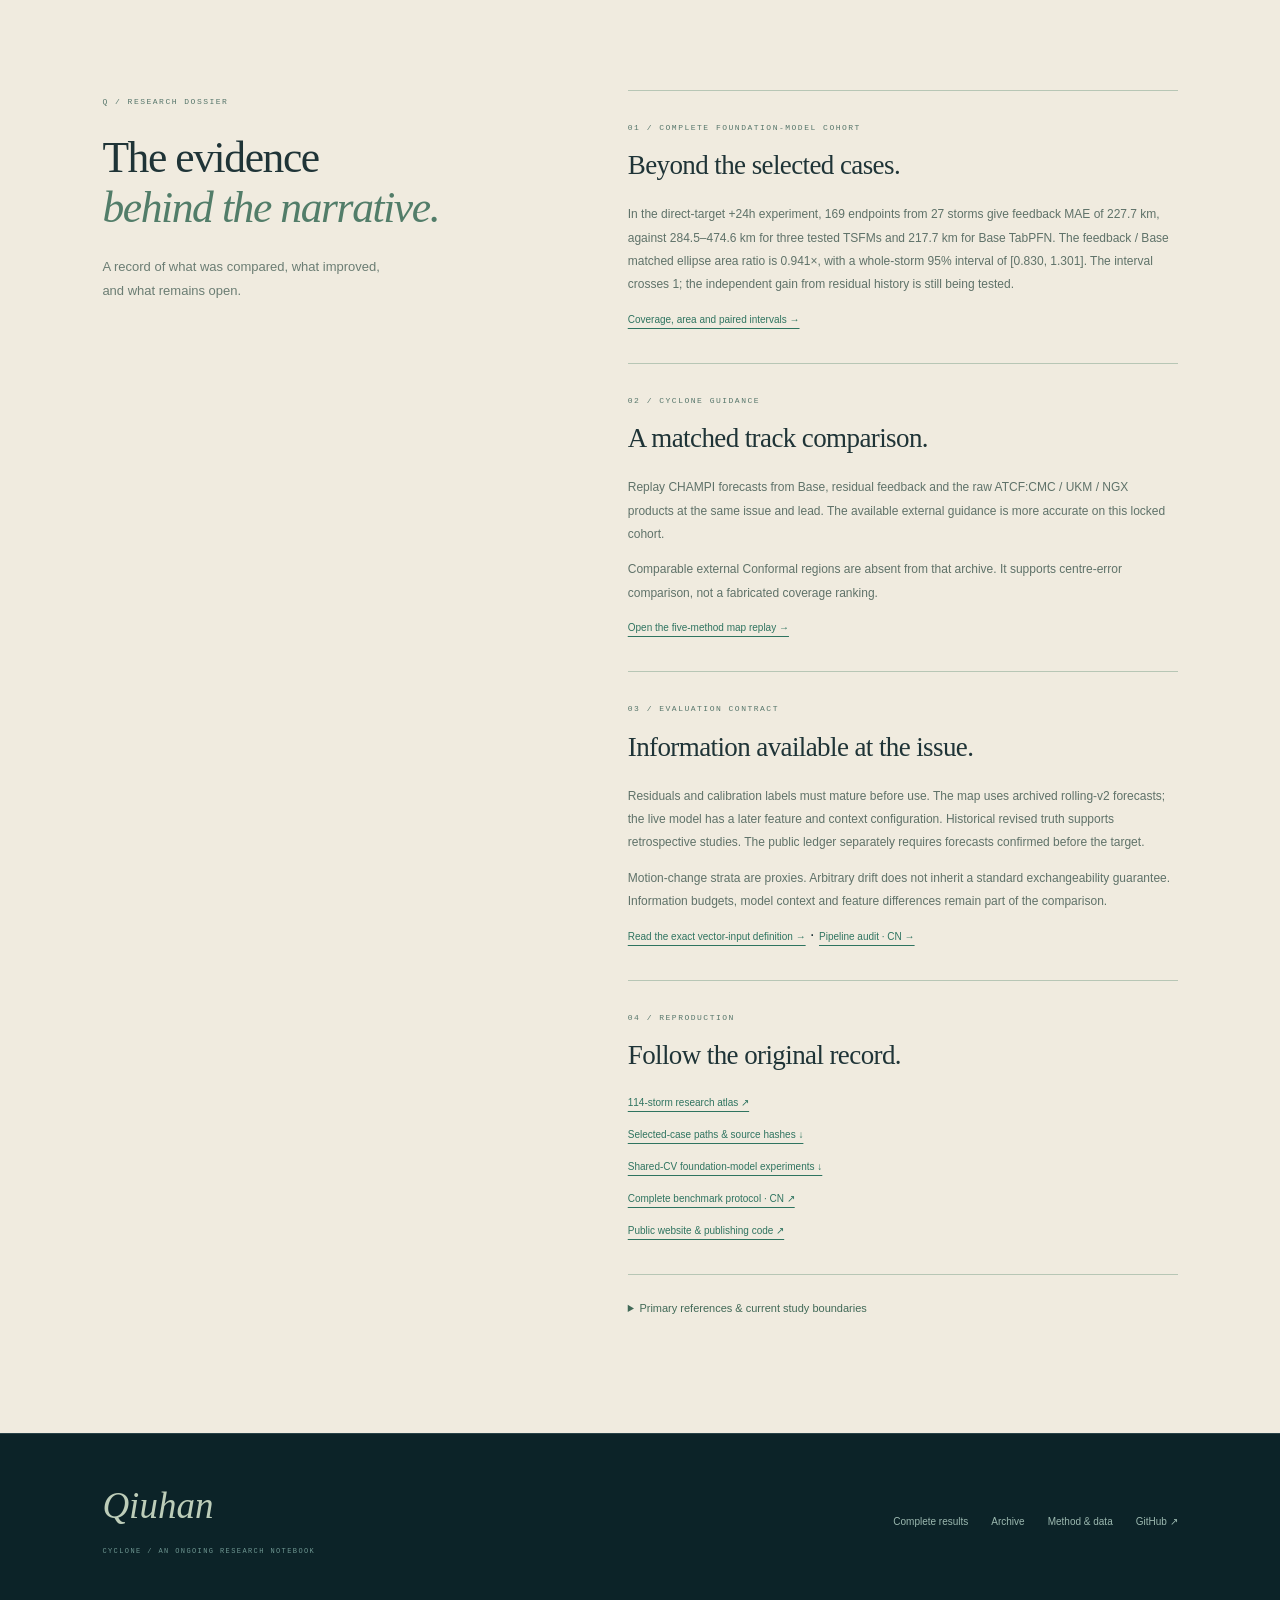
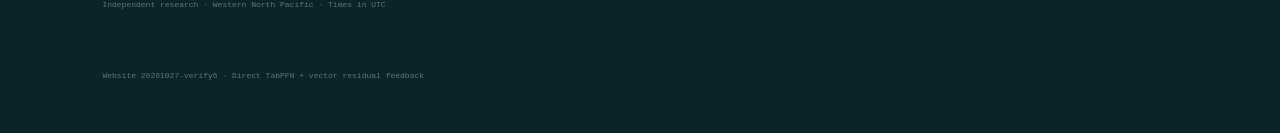
==== commit 24cc0147: "Keep the existing English homepage notice consistent with entry checks" ====
--- a/site/index.html
+++ b/site/index.html
@@ -3,7 +3,7 @@
 <head><meta charset="UTF-8"><meta name="viewport" content="width=device-width,initial-scale=1"><meta name="theme-color" content="#0a1b22"><meta name="description" content="A research notebook by Qiuhan. Explore real cyclone tracks, vector residual feedback and conformal uncertainty through a guided map narrative."><meta http-equiv="Content-Security-Policy" content="default-src 'self'; script-src 'self'; style-src 'self'; img-src 'self' data:; connect-src 'self'; object-src 'none'; base-uri 'self'"><title>CYCLONE / What the forecast leaves behind</title><link rel="icon" href="assets/mark.svg"><link rel="stylesheet" href="immersive.css?v=verify5"><script type="module" src="release-watch.mjs?v=verify5"></script><link rel="stylesheet" href="realdata-evidence.css?v=verify6"></head>
 <body class="folio-body"><div id="site-update-notice" class="site-update-notice" role="status" hidden></div>
 <a class="skip-link" href="#evidence">Skip to research evidence</a>
-<header class="folio-header"><a class="folio-brand" href="index.html"><img src="assets/mark.svg" width="28" height="28" alt=""><span>CYCLONE<small>A RESEARCH NOTEBOOK BY QIUHAN</small></span></a><nav aria-label="Research navigation"><a href="two-stage.html">Two-Stage · IN-FA / CHAMPI</a><a href="results.html">Results</a><a href="conformal-benchmark.html">Benchmarks</a><a href="algorithm-live.html">Live monitor ↗</a></nav><button id="present-toggle" class="present-toggle" disabled aria-pressed="false">Present <span>↗</span></button></header><section data-current-two-stage style="padding:16px 6%;background:#eaf5ef;color:#183d3b;font:14px/1.8 system-ui;border-bottom:1px solid #a4c9b8"><strong>当前研究协议 §0A · Two-Stage TabPFN</strong> — <a href="two-stage.html" style="color:#076f62;font-weight:700">IN-FA 冻结预测 / CHAMPI 转向回放 / 两次真实推理与相加 →</a><br><small>本页原 Vector Feedback 展示继续作为旧协议档案保留，数值不改写。</small></section>
+<header class="folio-header"><a class="folio-brand" href="index.html"><img src="assets/mark.svg" width="28" height="28" alt=""><span>CYCLONE<small>A RESEARCH NOTEBOOK BY QIUHAN</small></span></a><nav aria-label="Research navigation"><a href="two-stage.html">Two-Stage · IN-FA / CHAMPI</a><a href="results.html">Results</a><a href="conformal-benchmark.html">Benchmarks</a><a href="algorithm-live.html">Live monitor ↗</a></nav><button id="present-toggle" class="present-toggle" disabled aria-pressed="false">Present <span>↗</span></button></header><section data-current-two-stage style="padding:16px 6%;background:#eaf5ef;color:#183d3b;font:14px/1.8 system-ui;border-bottom:1px solid #a4c9b8"><strong>Current research protocol §0A · Two-Stage TabPFN</strong> — <a href="two-stage.html" style="color:#076f62;font-weight:700">IN-FA frozen forecasts / CHAMPI turning replay / Two real TabPFN passes →</a><br><small>The earlier Vector Feedback presentation remains an archive with its original numerical results.</small></section>
 <nav id="chapter-rail" class="chapter-rail" aria-label="Research chapters"><a href="#opening" data-chapter="0" aria-current="step"><span>00</span><i></i><b>Question</b></a><a href="#formulation" data-chapter="1"><span>01</span><i></i><b>Base</b></a><a href="#residual" data-chapter="2"><span>02</span><i></i><b>Error</b></a><a href="#demonstration" data-chapter="3"><span>03</span><i></i><b>Feedback</b></a><a href="#uncertainty" data-chapter="4"><span>04</span><i></i><b>Region</b></a><a href="#evidence" data-chapter="5"><span>05</span><i></i><b>Evidence</b></a><a href="#protocol" data-chapter="6"><span>06</span><i></i><b>Next</b></a></nav>
 <main>
 <div id="journey" class="journey">
